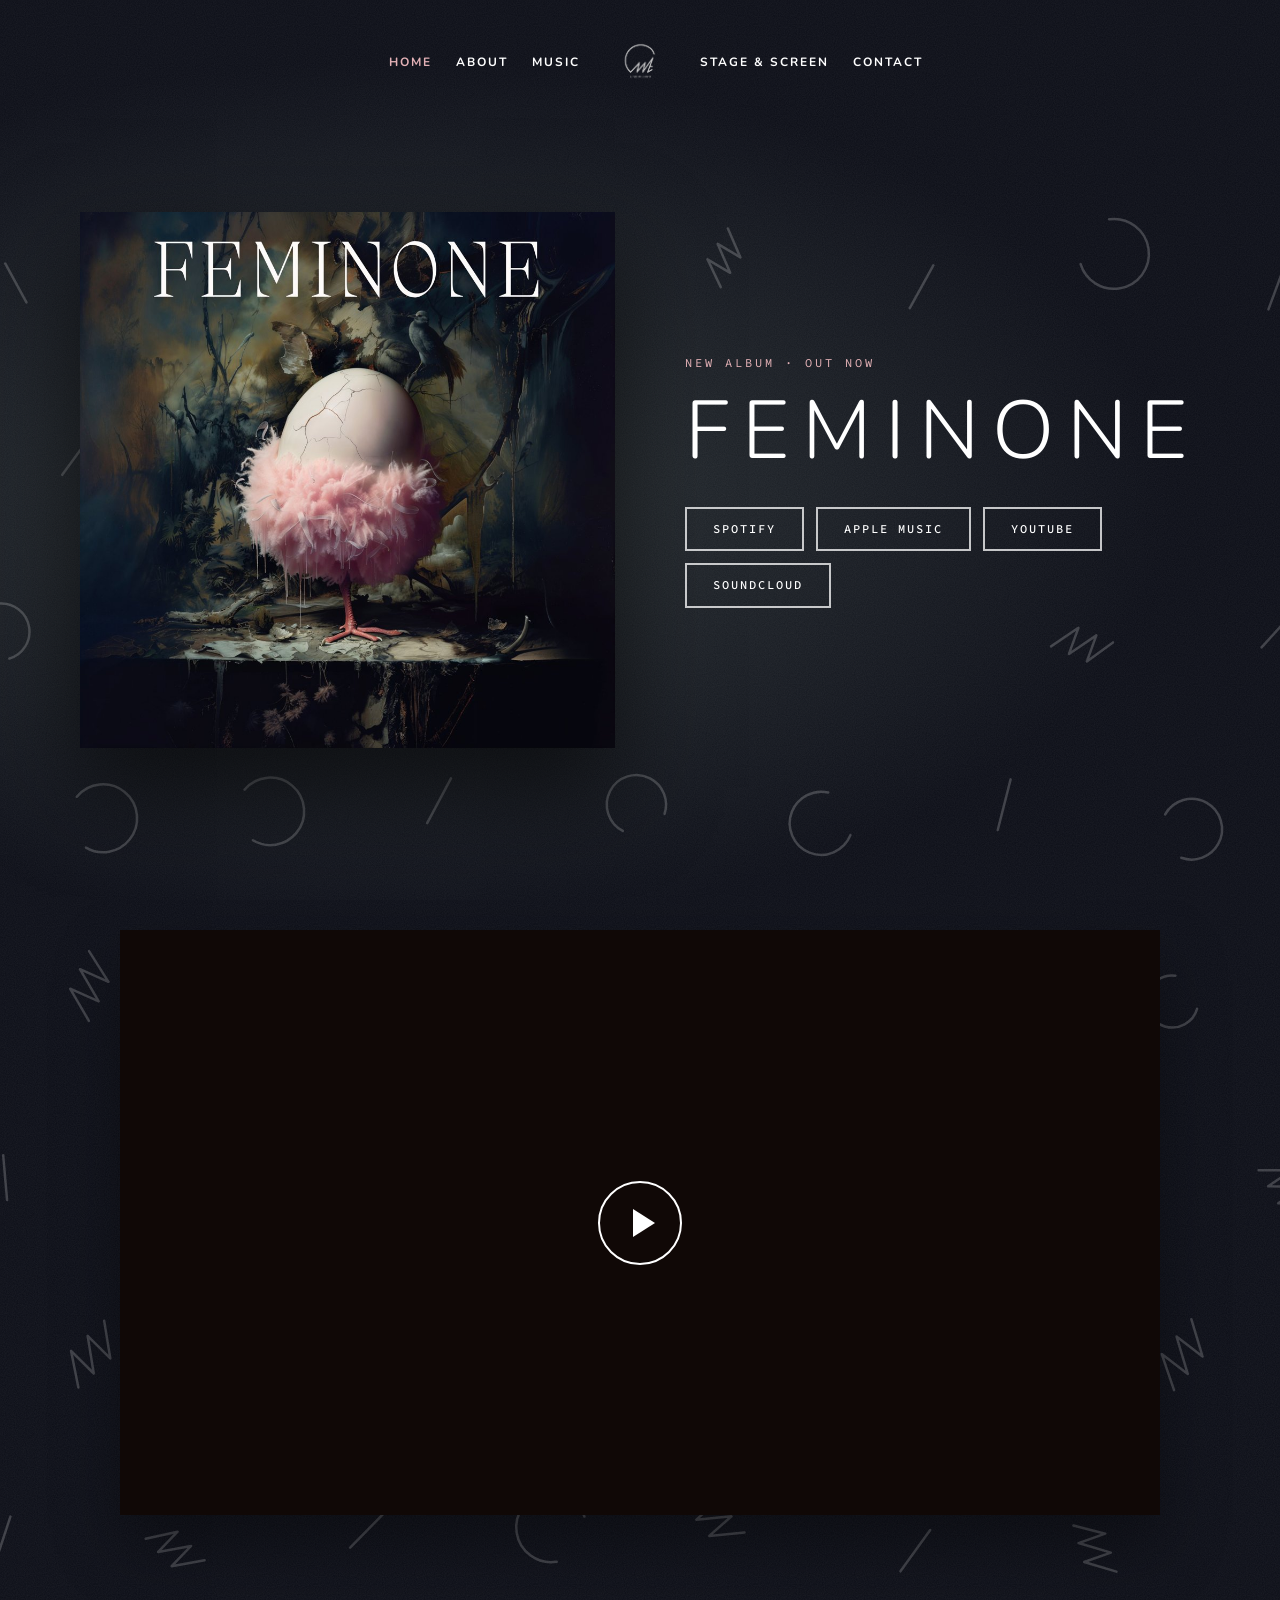
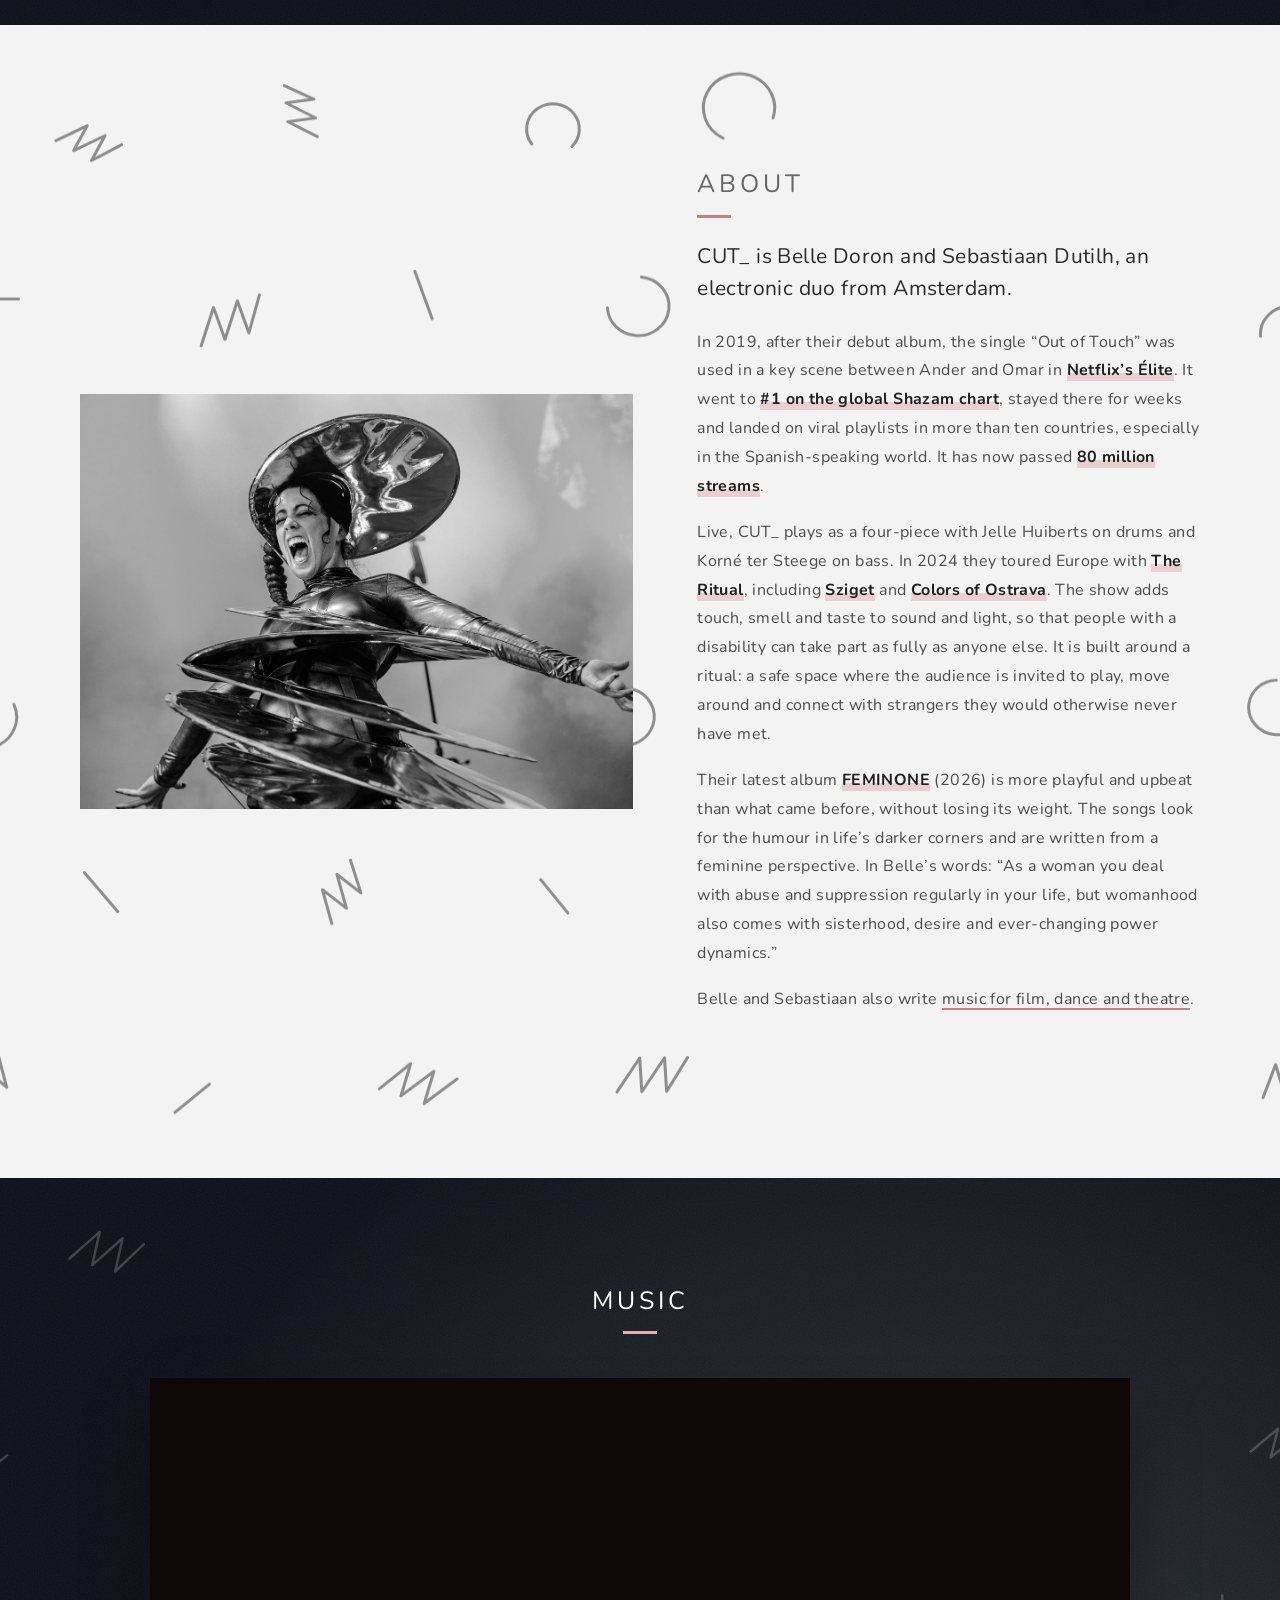
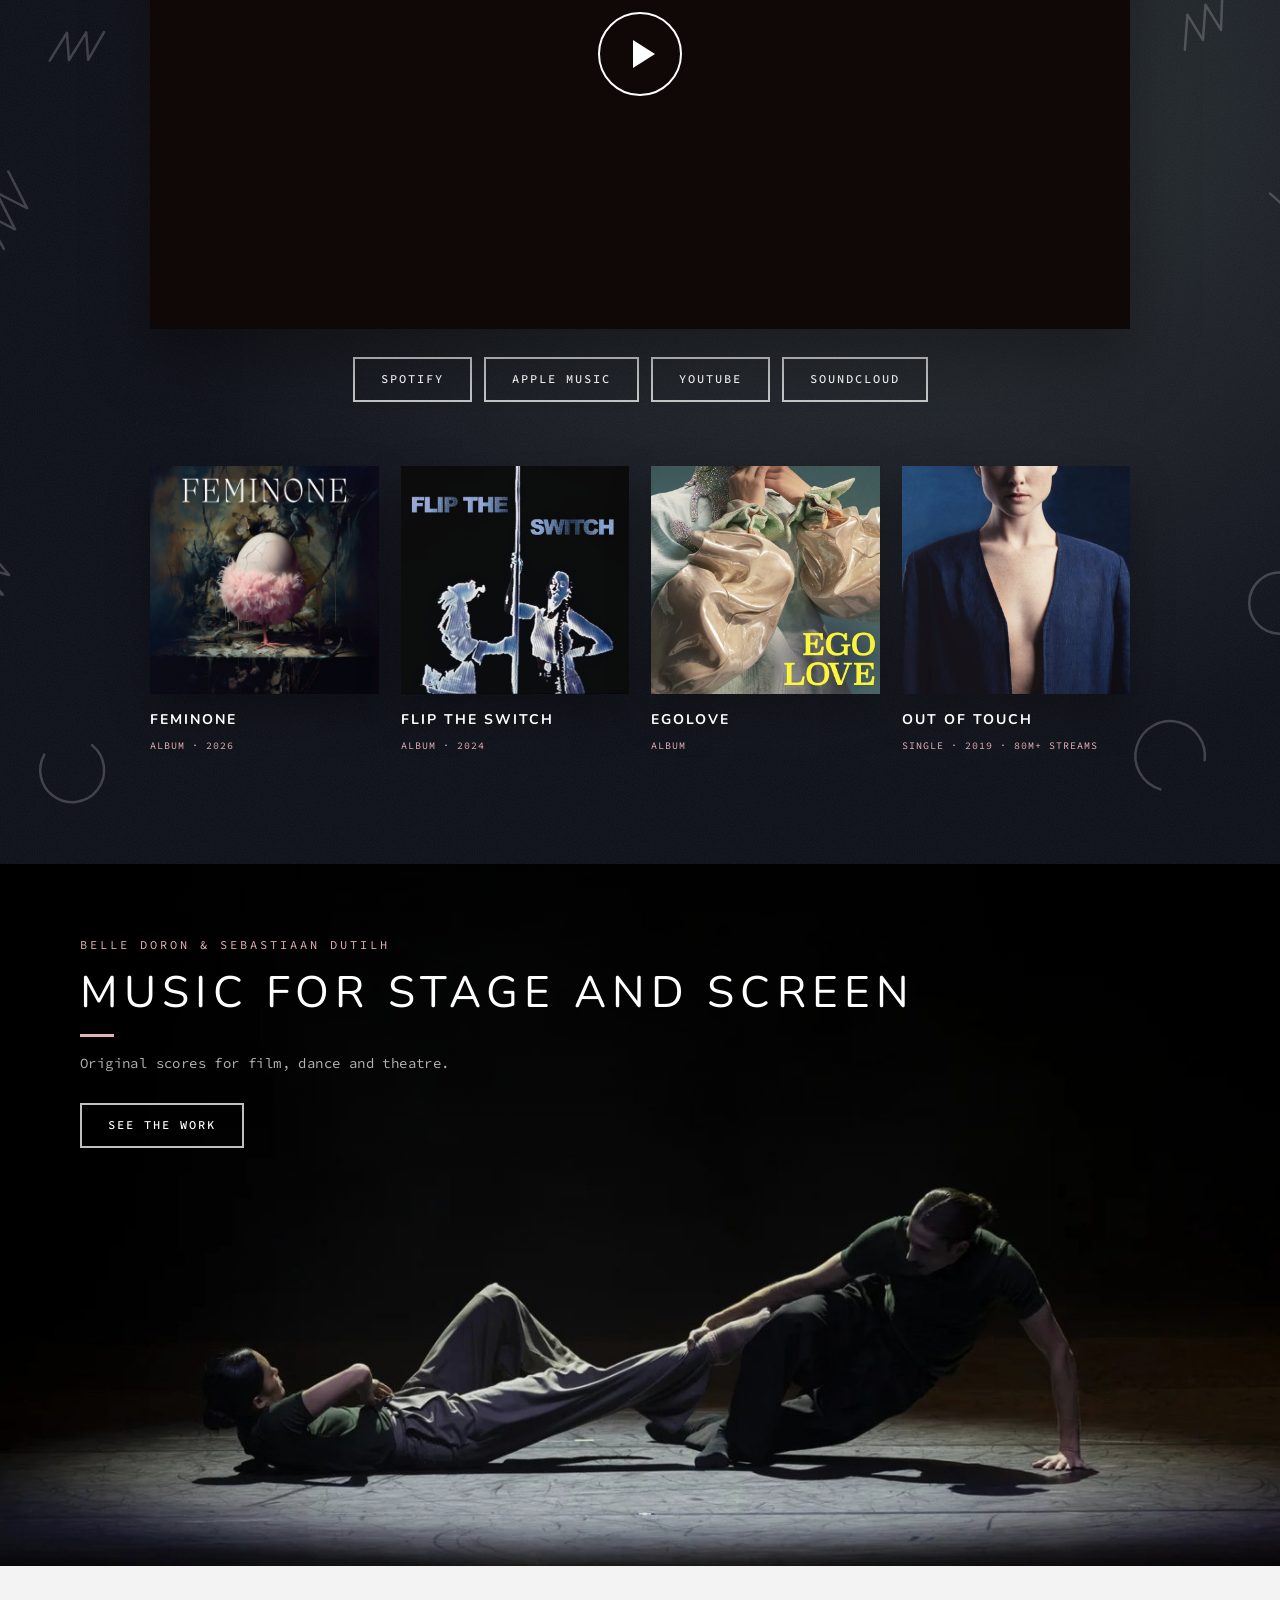
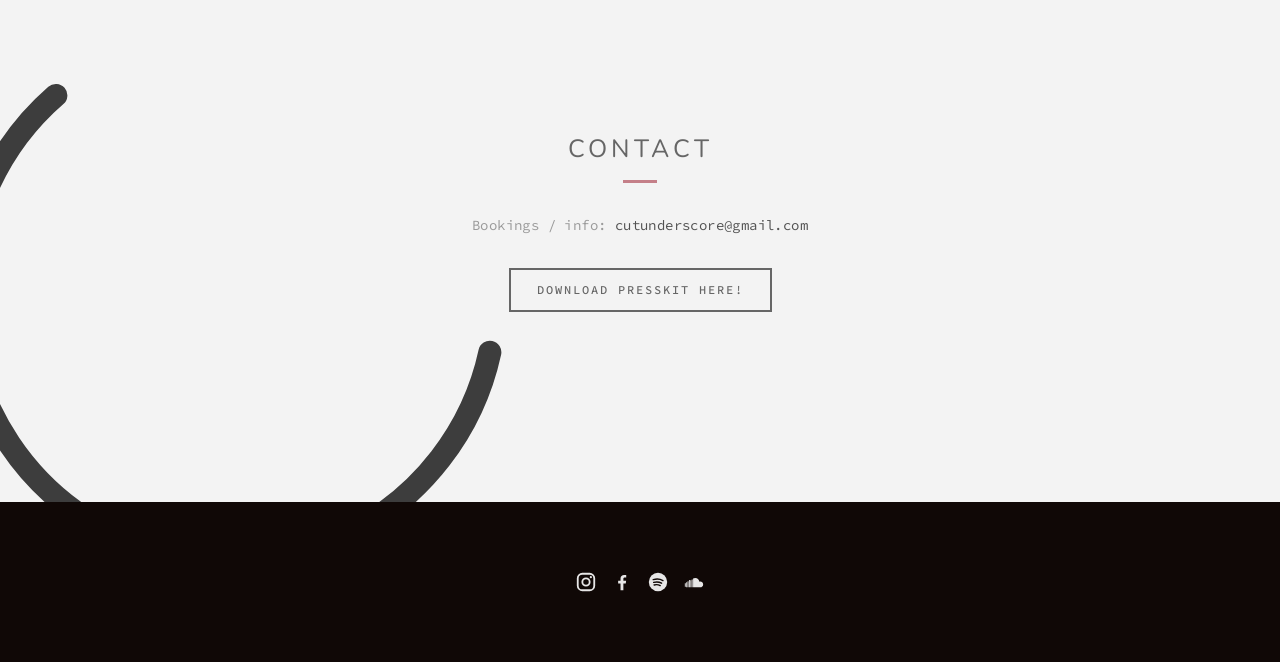
==== index.html @ 5746425e "Nieuwe presskit-link Co-Authored-By: Claude Opus 5.5 <noreply@anthropic.com> Claude-Session: https:/" ====
<!DOCTYPE html>
<html lang="en">
<head>
  <meta charset="utf-8">
  <meta name="viewport" content="width=device-width, initial-scale=1">
  <title>CUT_</title>
  <meta name="description" content="CUT_ — electronic music duo from Amsterdam. New album FEMINONE out now.">
  <link rel="icon" href="img/logo.png">
  <link rel="preconnect" href="https://fonts.googleapis.com">
  <link rel="preconnect" href="https://fonts.gstatic.com" crossorigin>
  <link href="https://fonts.googleapis.com/css2?family=Nunito:wght@300;400;700&family=Source+Code+Pro:wght@400;500&display=swap" rel="stylesheet">
  <link rel="stylesheet" href="css/style.css">
</head>
<body class="page-home">

  <header id="header" class="site-header site-header--light">
    <nav class="nav">
      <button class="nav-toggle" aria-label="Menu" aria-expanded="false" aria-controls="nav-menu"><span></span><span></span></button>
      <ul class="nav-left">
        <li><a href="#home" class="is-active">Home</a></li>
        <li><a href="#about">About</a></li>
        <li><a href="#shows">Shows</a></li>
        <li><a href="#music">Music</a></li>
      </ul>
      <a class="logo" href="#home" aria-label="CUT_"><img src="img/logo.png" alt="CUT_"></a>
      <ul class="nav-right">
        <li><a href="scoring.html">Stage &amp; Screen</a></li>
        <li><a href="#contact">Contact</a></li>
      </ul>
    </nav>
  </header>

  <main>
    <!-- HERO: het nieuwste album bepaalt de sfeer -->
    <section id="home" class="hero grain">
      <canvas class="glyphs" data-color="rgba(255,255,255,.2)" data-cell="190" data-weight="2.5" data-avoid=".hero-text, .site-header .nav"></canvas>
      <div class="hero-inner">
        <a class="hero-cover" href="https://open.spotify.com/album/61LrLjkMhsASNnqVBgwVIO" target="_blank" rel="noopener">
          <img src="img/feminone-cover.jpg" alt="FEMINONE album cover">
        </a>
        <div class="hero-text">
          <p class="eyebrow">New album · out now</p>
          <h1>Feminone</h1>
          <div class="listen">
            <a class="button button--light" href="https://open.spotify.com/album/61LrLjkMhsASNnqVBgwVIO" target="_blank" rel="noopener">Spotify</a>
            <a class="button button--light" href="https://music.apple.com/nl/album/feminone/1882458401" target="_blank" rel="noopener">Apple Music</a>
            <a class="button button--light" href="https://music.youtube.com/browse/MPREb_NgGQQPmXjeP" target="_blank" rel="noopener">YouTube</a>
            <a class="button button--light" href="https://on.soundcloud.com/hD7tYwJpMrcv9lOAwS" target="_blank" rel="noopener">SoundCloud</a>
          </div>
        </div>
      </div>
    </section>

    <!-- VIDEO -->
    <section id="video" class="video grain">
      <canvas class="glyphs" data-color="rgba(255,255,255,.2)" data-cell="190" data-weight="2.5"></canvas>
      <div class="wrap">
        <button class="reel" data-yt="7osN9HYecvI" aria-label="Play video">
          <img src="https://i.ytimg.com/vi/7osN9HYecvI/maxresdefault.jpg" alt="" onerror="this.remove()">
          <span class="reel-play" aria-hidden="true"></span>
        </button>
      </div>
    </section>

    <!-- ABOUT -->
    <section id="about" class="about">
      <canvas class="glyphs" data-color="rgba(40,40,40,.5)" data-cell="210" data-avoid=".about-text"></canvas>
      <div class="wrap about-grid">
        <figure class="about-photo"><img src="img/stage-the-ritual.jpg" alt="CUT_ live during The Ritual" loading="lazy"></figure>
        <div class="about-text">
          <h2>About</h2>
          <p class="bio-lead">CUT_ is Belle Doron and Sebastiaan Dutilh, an electronic duo from Amsterdam.</p>
          <p>In 2019, after their debut album, the single “Out of Touch” was used in a key scene between Ander and Omar in <strong>Netflix’s Élite</strong>. It went to <strong>#1 on the global Shazam chart</strong>, stayed there for weeks and landed on viral playlists in more than ten countries, especially in the Spanish-speaking world. It has now passed <strong>80 million streams</strong>.</p>
          <p>Live, CUT_ plays as a four-piece with Jelle Huiberts on drums and Korné ter Steege on bass. In 2024 they toured Europe with <strong>The Ritual</strong>, including <strong>Sziget</strong> and <strong>Colors of Ostrava</strong>. The show adds touch, smell and taste to sound and light, so that people with a disability can take part as fully as anyone else. It is built around a ritual: a safe space where the audience is invited to play, move around and connect with strangers they would otherwise never have met.</p>
          <p>Their latest album <strong>FEMINONE</strong> (2026) is more playful and upbeat than what came before, without losing its weight. The songs look for the humour in life’s darker corners and are written from a feminine perspective. In Belle’s words: “As a woman you deal with abuse and suppression regularly in your life, but womanhood also comes with sisterhood, desire and ever-changing power dynamics.”</p>
          <p>Belle and Sebastiaan also write <a href="scoring.html">music for film, dance and theatre</a>.</p>
        </div>
      </div>
    </section>

    <!-- SHOWS (verdwijnt als er geen shows zijn) -->
    <section id="shows" class="shows-band grain grain--light">
      <svg class="big-glyph big-glyph--zig" viewBox="0 0 800 420" aria-hidden="true"><polyline points="40,380 350,40 300,380 580,40 530,380 760,40" /></svg>
      <div class="section-inner">
        <h2>Upcoming Shows</h2>
        <div class="shows" id="shows-list"></div>
      </div>
    </section>

    <!-- MUSIC -->
    <section id="music" class="music grain">
      <canvas class="glyphs" data-color="rgba(255,255,255,.2)" data-cell="190" data-weight="2.5" data-avoid="#music h2, #music .listen, #music .releases, #music .reel"></canvas>
      <div class="wrap">
        <h2>Music</h2>
        <button class="reel" data-yt="YfaGbGEamMk" aria-label="Play Convincer">
          <img src="https://i.ytimg.com/vi/YfaGbGEamMk/maxresdefault.jpg" alt="" onerror="this.remove()">
          <span class="reel-play" aria-hidden="true"></span>
        </button>
        <div class="listen listen--center">
          <a class="button button--light" href="https://open.spotify.com/artist/7HPVAGjCVDzP7xcNrkwgxL" target="_blank" rel="noopener">Spotify</a>
          <a class="button button--light" href="https://music.apple.com/nl/artist/cut/1162227340" target="_blank" rel="noopener">Apple Music</a>
          <a class="button button--light" href="https://www.youtube.com/@cutunderscore" target="_blank" rel="noopener">YouTube</a>
          <a class="button button--light" href="https://soundcloud.com/cutunderscore" target="_blank" rel="noopener">SoundCloud</a>
        </div>
        <div class="releases">
          <a class="release" href="https://open.spotify.com/album/61LrLjkMhsASNnqVBgwVIO" target="_blank" rel="noopener"><img src="img/feminone-cover.jpg" alt="" loading="lazy"><span>FEMINONE<small>Album · 2026</small></span></a>
          <a class="release" href="https://open.spotify.com/album/2rOTzM0jRcR5OzJ8dtAFrM" target="_blank" rel="noopener"><img src="img/rel-flip-the-switch.jpg" alt="" loading="lazy"><span>Flip The Switch<small>Album · 2024</small></span></a>
          <a class="release" href="https://open.spotify.com/album/5Txm8EeujDX4mcaBtA4ZLJ" target="_blank" rel="noopener"><img src="img/rel-egolove.jpg" alt="" loading="lazy"><span>Egolove<small>Album</small></span></a>
          <a class="release" href="https://open.spotify.com/track/3DgjbN7e2gppallutVbat6" target="_blank" rel="noopener"><img src="img/rel-out-of-touch.jpg" alt="" loading="lazy"><span>Out of Touch<small>Single · 2019 · 80M+ streams</small></span></a>
        </div>
      </div>
    </section>

    <!-- STAGE & SCREEN -->
    <section class="teaser">
      <img src="img/stage-blind-to-the-depths.jpg" alt="" loading="lazy">
      <div class="teaser-text">
        <p class="eyebrow">Belle Doron &amp; Sebastiaan Dutilh</p>
        <h2>Music for stage and screen</h2>
        <p>Original scores for film, dance and theatre.</p>
        <a class="button button--light" href="scoring.html">See the work</a>
      </div>
    </section>

    <!-- CONTACT -->
    <section id="contact" class="contact-band">
      <svg class="big-glyph big-glyph--arc" viewBox="0 0 700 700" aria-hidden="true"><path d="M150,110 A300,300 0 1 0 640,400" /></svg>
      <div class="section-inner">
        <h2>Contact</h2>
        <p class="contact-line">Bookings / info: <a href="mailto:cutunderscore@gmail.com">cutunderscore@gmail.com</a></p>
        <a class="button" href="https://www.dropbox.com/scl/fo/hdjrbqj8c9k4yh2hezhzc/ACoBSjRfUFeKFRY8RpIsRpY?rlkey=4nzkb1a00p7flulrcv4uggzkm&amp;dl=0" target="_blank" rel="noopener">Download Presskit here!</a>
      </div>
    </section>
  </main>

  <footer class="site-footer">
    <ul class="social">
      <li><a href="https://instagram.com/cutunderscore" target="_blank" rel="noopener" aria-label="Instagram">
        <svg viewBox="0 0 24 24"><rect x="3" y="3" width="18" height="18" rx="5" fill="none" stroke="currentColor" stroke-width="2"/><circle cx="12" cy="12" r="4" fill="none" stroke="currentColor" stroke-width="2"/><circle cx="17.3" cy="6.7" r="1.2" fill="currentColor"/></svg>
      </a></li>
      <li><a href="https://facebook.com/cutunderscore" target="_blank" rel="noopener" aria-label="Facebook">
        <svg viewBox="0 0 24 24"><path fill="currentColor" d="M13.5 21v-7.5h2.6l.4-3h-3V8.6c0-.9.3-1.5 1.5-1.5h1.6V4.4c-.3 0-1.2-.1-2.3-.1-2.3 0-3.9 1.4-3.9 4v2.2H7.8v3h2.6V21h3.1z"/></svg>
      </a></li>
      <li><a href="https://open.spotify.com/artist/7HPVAGjCVDzP7xcNrkwgxL" target="_blank" rel="noopener" aria-label="Spotify">
        <svg viewBox="0 0 24 24"><circle cx="12" cy="12" r="10" fill="currentColor"/><path d="M6.8 9.4c3.6-1 7.6-.7 10.6 1M7.3 12.4c2.9-.8 6.1-.5 8.6.9M7.8 15.2c2.3-.6 4.6-.4 6.6.7" fill="none" stroke="#100806" stroke-width="1.6" stroke-linecap="round"/></svg>
      </a></li>
      <li><a href="https://soundcloud.com/cutunderscore" target="_blank" rel="noopener" aria-label="SoundCloud">
        <svg viewBox="0 0 24 24"><path fill="currentColor" d="M11 8.2c.6-.4 1.4-.7 2.3-.7 2.4 0 4.3 1.8 4.5 4.1.3-.1.6-.2 1-.2 1.7 0 3.2 1.4 3.2 3.2S20.5 17.8 18.8 17.8H11V8.2zM9.5 9.2h1v8.6h-1zM8 10.2h1v7.6H8zM6.5 9.8h1v8h-1zM5 11.2h1v6.6H5zM3.5 12.2h1v5.4h-1zM2 13.4h1v3.8H2z"/></svg>
      </a></li>
    </ul>
  </footer>

  <script src="js/shows.js"></script>
  <script src="js/glyphs.js"></script>
  <script src="js/nav.js"></script>
</body>
</html>
---- css/style.css ----
/* CUT_ — overgenomen van de Squarespace-versie (nov 2026) */

:root {
  --ink: #100806;              /* body + footer */
  --nav: #000;
  --nav-active: rgba(165, 164, 161, .81);
  --heading: rgba(64, 64, 64, .79);
  --muted: #828282;
  --mono-ink: #525252;
  --button: rgba(0, 0, 0, .58);
  --sans: "Nunito", system-ui, sans-serif;
  --mono: "Source Code Pro", ui-monospace, monospace;
}

* { box-sizing: border-box; }
html { scroll-behavior: smooth; }
body {
  margin: 0;
  background: var(--ink);
  font-family: var(--sans);
  font-size: 16px;
  letter-spacing: .4px;
  line-height: 1.75;
  -webkit-font-smoothing: antialiased;
}
img { display: block; max-width: 100%; }
a { color: inherit; }
ul { list-style: none; margin: 0; padding: 0; }

/* ---------- Header ---------- */
.site-header {
  position: absolute;
  top: 0; left: 0; right: 0;
  z-index: 10;
  padding: 0 30px;
}
.nav {
  height: 122px;
  display: flex;
  align-items: center;
  justify-content: center;
  gap: 32px;
}
.nav ul { display: flex; gap: 24px; }
.nav-left  { flex: 1; justify-content: flex-end; }
.nav-right { flex: 1; justify-content: flex-start; }
.nav a {
  font-size: 12px;
  font-weight: 700;
  letter-spacing: 2px;
  line-height: 12px;
  text-transform: uppercase;
  text-decoration: none;
  color: var(--nav);
  transition: color .2s;
}
.nav a:hover, .nav a.is-active { color: var(--nav-active); }
.logo img { width: 56px; height: auto; }

/* ---------- Sections ---------- */
.section {
  position: relative;
  display: flex;
  align-items: center;
  justify-content: center;
  background-color: #ececec;
  background-size: cover;
  background-position: center;
  scroll-margin-top: 0;
}
.section-inner {
  position: relative;
  width: 100%;
  max-width: 820px;
  padding: 140px 30px 100px;
  text-align: center;
}
.section-inner--wide { max-width: 1020px; }


.section--home    { min-height: max(89vw, 100vh); }
.section--shows   { min-height: 61vw; }
.section--music   { min-height: 79vw; }
.section--contact { min-height: 81vw; }
@media (min-width: 1600px) {
  .section--home    { min-height: 1300px; }
  .section--shows   { min-height: 980px; }
  .section--music   { min-height: 1100px; }
  .section--contact { min-height: 1100px; }
}

h2 {
  margin: 0 0 1.2em;
  font-family: var(--sans);
  font-weight: 400;
  font-size: 25px;
  line-height: 1.1;
  letter-spacing: 4px;
  text-transform: uppercase;
  color: var(--heading);
}

/* Home */
.hero-cover {
  display: inline-block;
  width: min(461px, 80vw);
}
.hero-cover img { width: 100%; height: auto; }

/* Shows */
.shows { color: var(--muted); text-align: left; }
.shows-empty { margin: 0; font-size: 13px; }
.show {
  display: grid;
  grid-template-columns: 120px 1fr auto;
  gap: 16px;
  align-items: baseline;
  padding: 14px 0;
  border-bottom: 1px solid rgba(0,0,0,.12);
  color: #404040;
}
.show-date { font-family: var(--mono); font-size: 13px; letter-spacing: 1px; text-transform: uppercase; }
.show-place { font-size: 15px; }
.show-place small { display: block; color: var(--muted); font-size: 13px; }
.show a.button { padding: 8px 16px; }

/* Music */
.spotify {
  display: block;
  width: 100%;
  border: 0;
  border-radius: 12px;
}

/* Contact */
.contact-line {
  margin: 0 0 2.2em;
  font-family: var(--mono);
  font-size: 14px;
  color: #9a9a9a;
}
.contact-line a { color: var(--mono-ink); text-decoration: none; }
.contact-line a:hover { text-decoration: underline; }

.button {
  display: inline-block;
  padding: 13px 26px;
  border: 2px solid var(--button);
  color: var(--button);
  background: transparent;
  font-family: var(--mono);
  font-size: 12px;
  font-weight: 500;
  letter-spacing: 2px;
  line-height: 1.2;
  text-transform: uppercase;
  text-decoration: none;
  transition: background .2s, color .2s;
}
.button:hover { background: var(--button); color: #fff; }

/* ---------- Footer ---------- */
.site-footer {
  height: 160px;
  display: flex;
  align-items: center;
  justify-content: center;
  background: var(--ink);
  color: rgba(255,255,255,.8);
}
.social { display: flex; gap: 14px; }
.social a { display: block; width: 22px; height: 22px; color: #fff; opacity: .9; transition: opacity .2s; }
.social a:hover { opacity: .6; }
.social svg { width: 100%; height: 100%; }

/* ---------- Mobiel ---------- */
@media (max-width: 640px) {
  .nav { height: auto; padding-top: 22px; flex-wrap: wrap; gap: 14px 20px; }
  .logo { order: -1; flex-basis: 100%; display: flex; justify-content: center; }
  .nav-left, .nav-right { flex: 0 0 auto; gap: 18px; }
  .nav a { font-size: 11px; letter-spacing: 1.5px; }
  .section-inner { padding: 170px 20px 80px; }
  .section--home { min-height: 100vh; }
  .section--shows, .section--music, .section--contact { min-height: 100vw; }
  .show { grid-template-columns: 1fr; gap: 4px; }
}

/* ================= Stage & Screen (scoring.html) ================= */
.page-scoring { background: #f3f3f3; }
.wrap { width: 100%; max-width: 1180px; margin: 0 auto; padding: 0 30px; }

.section--intro { min-height: 0; background: #f3f3f3; }
.section--intro .section-inner { padding: 200px 30px 90px; }
.eyebrow {
  margin: 0 0 22px;
  font-family: var(--mono);
  font-size: clamp(14px, 1.7vw, 20px);
  letter-spacing: 4px;
  text-transform: uppercase;
  color: #2b2b2b;
}
h1 {
  margin: 0;
  font-weight: 400;
  font-size: clamp(28px, 4.6vw, 52px);
  line-height: 1.15;
  letter-spacing: .14em;
  text-transform: uppercase;
  color: #2b2b2b;
}
.lede { margin: 22px 0 0; font-family: var(--mono); font-size: 14px; color: #777; }
.band { padding: 96px 0; }
.band h2 { text-align: center; margin-bottom: 48px; }
.band--light { background: #f3f3f3; }
.band--rule { padding-top: 0; }
.band--dark  { background: var(--night, #0c0e17); }
.band--dark h2 { color: #fff; }
.band--grain { background: #ececec; }

/* Showreel */
.reel {
  position: relative;
  display: block;
  width: 100%;
  max-width: 980px;
  margin: 0 auto;
  aspect-ratio: 16 / 9;
  padding: 0;
  border: 0;
  background: var(--ink);
  cursor: pointer;
  overflow: hidden;
  box-shadow: 0 30px 60px rgba(0,0,0,.35);
}
.reel img { width: 100%; height: 100%; object-fit: cover; opacity: .85; transition: opacity .25s, transform .6s; }
.reel:hover img { opacity: 1; transform: scale(1.02); }
.reel-play {
  position: absolute; left: 50%; top: 50%;
  width: 84px; height: 84px; margin: -42px 0 0 -42px;
  border: 2px solid #fff; border-radius: 50%;
}
.reel-play::after {
  content: ""; position: absolute; left: 33px; top: 26px;
  border-left: 22px solid #fff; border-top: 14px solid transparent; border-bottom: 14px solid transparent;
}
.reel iframe { width: 100%; height: 100%; border: 0; display: block; }
.reel--playing { cursor: default; }

/* Bio */
.wrap--bio { max-width: 760px; }
.bio p { margin: 0 0 1.3em; color: #4a4a4a; font-size: 16px; line-height: 1.8; }
.bio .bio-lead { font-size: 20px; line-height: 1.6; color: #2b2b2b; }
.bio em { font-style: italic; }

/* Kaarten */
.grid { display: grid; gap: 44px 28px; }
.grid--posters { grid-template-columns: repeat(4, 1fr); }
.grid--3 { grid-template-columns: repeat(3, 1fr); max-width: 900px; margin-left: auto; margin-right: auto; }
.grid--5 { grid-template-columns: repeat(5, 1fr); gap: 36px 20px; }
.grid--feature { grid-template-columns: repeat(2, 1fr); margin-bottom: 56px; }
.card { display: block; color: inherit; text-decoration: none; }
.card-media { overflow: hidden; background: #e4e4e4; }
.grid--posters .card-media { aspect-ratio: 2 / 3; }
.grid--feature .card-media { aspect-ratio: 3 / 2; }
.card-media img { width: 100%; height: 100%; object-fit: cover; transition: transform .6s; }
a.card:hover .card-media img { transform: scale(1.03); }
.card-media--type {
  display: flex; align-items: center; justify-content: center; padding: 20px;
  background: var(--night, #0c0e17);
}
.card-type {
  color: #fff; text-align: center;
  font-size: 22px; letter-spacing: 4px; line-height: 1.3; text-transform: uppercase;
}
.card-body { padding-top: 16px; }
.card-meta {
  margin: 0 0 6px;
  font-family: var(--mono); font-size: 11px; letter-spacing: 1.5px; line-height: 1.5;
  text-transform: uppercase; color: #777;
}
.card h3 {
  margin: 0 0 6px;
  font-size: 16px; font-weight: 700; letter-spacing: 2px; line-height: 1.35;
  text-transform: uppercase; color: #2b2b2b;
}
.grid--feature .card h3 { font-size: 19px; }
.card-note { margin: 0; font-size: 14px; line-height: 1.6; color: #555; }
.card-credit { margin: 8px 0 0; font-family: var(--mono); font-size: 10px; color: #999; }
a.card:hover h3 { text-decoration: underline; text-underline-offset: 4px; }

.page-scoring .section--contact { min-height: 0; }
.page-scoring .section--contact .section-inner { padding: 150px 30px 170px; }

@media (max-width: 900px) {
  .grid--posters, .grid--5 { grid-template-columns: repeat(2, 1fr); }
  .grid--3 { grid-template-columns: repeat(3, 1fr); }
}
@media (max-width: 640px) {
  .band { padding: 64px 0; }
  .wrap { padding: 0 20px; }
  .grid--feature { grid-template-columns: 1fr; }
  .grid, .grid--5 { gap: 32px 16px; }
  .grid--3 { grid-template-columns: repeat(2, 1fr); }
  .site-header { background: #f3f3f3; padding-bottom: 16px; }
  .section--intro .section-inner { padding: 200px 20px 80px; }
  .bio .bio-lead { font-size: 18px; }
}

.band-intro { margin: -30px 0 44px; text-align: center; font-family: var(--mono); font-size: 13px; color: #777; }
.shows-more { margin: 34px 0 0; text-align: center; }
[hidden] { display: none !important; }

/* ================= Versie 2: homepage ================= */
:root { --night: #0c0e17; --slate: #252a2c; --pink: #e3b1b6; }
.page-home { background: var(--night); }

/* Ruis in code (vervangt de GIF-achtergronden) */
.grain { position: relative; isolation: isolate; }
.grain::before {
  content: ""; position: absolute; inset: -60px; z-index: -1; pointer-events: none;
  background-image: url("data:image/svg+xml,%3Csvg xmlns='http://www.w3.org/2000/svg' width='220' height='220'%3E%3Cfilter id='n'%3E%3CfeTurbulence type='fractalNoise' baseFrequency='.9' numOctaves='2' stitchTiles='stitch'/%3E%3CfeColorMatrix values='0 0 0 0 1  0 0 0 0 1  0 0 0 0 1  0 0 0 .9 0'/%3E%3C/filter%3E%3Crect width='100%25' height='100%25' filter='url(%23n)'/%3E%3C/svg%3E");
  opacity: .07;
  animation: grain .5s steps(4) infinite;
}
.grain--mid::before { opacity: .38; }
.grain--light::before { opacity: .55; }
@keyframes grain { 0% { transform: translate(0,0) } 25% { transform: translate(-28px,17px) } 50% { transform: translate(19px,-31px) } 75% { transform: translate(-13px,-22px) } 100% { transform: translate(24px,26px) } }
@media (prefers-reduced-motion: reduce) { .grain::before, .big-glyph { animation: none !important; } }
.grain, .about, .contact-band { overflow: hidden; }

canvas.glyphs { position: absolute; inset: 0; width: 100%; height: 100%; z-index: 0; pointer-events: none; }
.hero-inner, .wrap, .section-inner, .teaser-text { position: relative; z-index: 1; }

/* Header op donker */
.site-header--light .nav a { color: #fff; }
.site-header--light .nav a:hover, .site-header--light .nav a.is-active { color: rgba(255,255,255,.5); }
.site-header--light .logo img { filter: invert(1); }

/* Hero */
.hero {
  min-height: 100vh;
  display: flex; align-items: center;
  background: radial-gradient(ellipse at 30% 55%, #2c3336 0%, var(--night) 62%);
  color: #fff;
}
.hero-inner {
  width: 100%; max-width: 1180px; margin: 0 auto; padding: 150px 30px 90px;
  display: grid; grid-template-columns: minmax(0, 540px) 1fr; gap: 70px; align-items: center;
}
.page-home .hero-cover { display: block; width: 100%; box-shadow: 0 40px 90px rgba(0,0,0,.6); transition: transform .5s; }
.page-home .hero-cover:hover { transform: scale(1.015); }
.hero .eyebrow { color: var(--pink); font-size: 12px; letter-spacing: 3px; margin-bottom: 18px; }
.hero h1 { color: #fff; font-weight: 300; font-size: clamp(40px, 6.4vw, 88px); letter-spacing: .16em; line-height: 1; }
.hero-sub { margin: 22px 0 34px; font-family: var(--mono); font-size: 14px; color: rgba(255,255,255,.6); }
.listen { display: flex; flex-wrap: wrap; gap: 12px; }
.listen--center { justify-content: center; margin-top: 28px; }
.button--light { border-color: rgba(255,255,255,.75); color: #fff; }
.button--light:hover { background: #fff; color: var(--night); }

/* Video */
.video { background: var(--night); padding: 30px 0 110px; }
.video .reel { max-width: 1040px; }

/* Feiten */
.facts { background: var(--night); border-top: 1px solid rgba(255,255,255,.12); padding: 34px 30px; }
.facts ul { max-width: 1180px; margin: 0 auto; display: flex; flex-wrap: wrap; justify-content: center; gap: 14px 46px; }
.facts li { font-family: var(--mono); font-size: 12px; letter-spacing: 1.5px; text-transform: uppercase; color: rgba(255,255,255,.55); }
.facts strong { color: #fff; font-weight: 500; }

/* About */
.about { position: relative; background: #f3f3f3; padding: 120px 0; }
.about-grid { display: grid; grid-template-columns: 1.1fr 1fr; gap: 64px; align-items: center; }
.about-photo { margin: 0; }
.about-photo img { width: 100%; aspect-ratio: 4 / 3; object-fit: cover; object-position: 29% 30%; }
.about-text { background: #f3f3f3; padding: 26px 0; }
.about-text h2 { margin-bottom: 22px; }
.about-text p { margin: 0 0 1.1em; color: #4a4a4a; line-height: 1.8; }
.about-text .bio-lead { font-size: 21px; line-height: 1.55; color: #2b2b2b; }

/* Shows */
.shows-band { background: #e9e9e9; display: flex; justify-content: center; }
.shows-band .section-inner { padding: 120px 30px; }

/* Grote glyphs */
.big-glyph { position: absolute; z-index: 0; fill: none; stroke-linecap: round; stroke-linejoin: round; pointer-events: none; animation: wobble .5s steps(2) infinite; }
.big-glyph--zig { left: 50%; top: 50%; width: min(760px, 90%); transform: translate(-50%, -50%); stroke: #f6f6f6; stroke-width: 34; }
.big-glyph--arc { left: -6%; top: 6%; width: min(620px, 80%); stroke: #3d3d3d; stroke-width: 26; }
@keyframes wobble { 50% { rotate: .5deg; } }

/* Music */
.music { background: #707070; padding: 110px 0; }
.music h2 { color: #fff; text-align: center; margin-bottom: 44px; }
.music .spotify { max-width: 980px; margin: 0 auto; box-shadow: 0 30px 60px rgba(0,0,0,.3); }
.releases { display: grid; grid-template-columns: repeat(4, 1fr); gap: 22px; max-width: 980px; margin: 64px auto 0; }
.release { color: #fff; text-decoration: none; }
.release img { width: 100%; aspect-ratio: 1; object-fit: cover; box-shadow: 0 18px 40px rgba(0,0,0,.3); transition: transform .4s; }
.release:hover img { transform: translateY(-6px); }
.release span { display: block; margin-top: 14px; font-size: 14px; font-weight: 700; letter-spacing: 2px; text-transform: uppercase; }
.release small { display: block; margin-top: 4px; font-family: var(--mono); font-size: 10px; font-weight: 400; letter-spacing: 1px; opacity: .8; }

/* Teaser Stage & Screen */
.teaser { position: relative; min-height: 78vh; display: flex; align-items: flex-end; background: #000; overflow: hidden; }
.teaser > img { position: absolute; inset: 0; width: 100%; height: 100%; object-fit: cover; opacity: .9; }
.teaser::after { content: ""; position: absolute; inset: 0; background: linear-gradient(to top, rgba(0,0,0,.85), rgba(0,0,0,0) 60%); }
.teaser-text { z-index: 2; width: 100%; max-width: 1180px; margin: 0 auto; padding: 0 30px 70px; color: #fff; }
.teaser .eyebrow { color: var(--pink); font-size: 12px; letter-spacing: 3px; margin-bottom: 14px; }
.teaser h2 { color: #fff; font-size: clamp(24px, 3.6vw, 44px); letter-spacing: .14em; margin-bottom: 14px; }
.teaser p:not(.eyebrow) { margin: 0 0 28px; font-family: var(--mono); font-size: 14px; color: rgba(255,255,255,.7); }

/* Contact */
.contact-band { position: relative; background: #f3f3f3; display: flex; justify-content: center; }
.contact-band .section-inner { padding: 170px 30px 190px; }

.page-scoring .reel { position: relative; z-index: 1; }

@media (max-width: 860px) {
  .hero-inner { grid-template-columns: 1fr; gap: 40px; text-align: center; padding-top: 190px; }
  .page-home .hero-cover { max-width: 420px; margin: 0 auto; }
  .hero .listen { justify-content: center; }
  .about-grid { grid-template-columns: 1fr; gap: 30px; }
  .about { padding: 70px 0; }
  .releases { grid-template-columns: repeat(2, 1fr); }
}
@media (max-width: 640px) {
  .site-header--light { background: transparent; }
  .video { padding-bottom: 60px; }
  .facts ul { gap: 10px 26px; }
  .music { padding: 70px 0; }
  .teaser { min-height: 70vh; }
}

/* ================= Roze accent over de hele site ================= */
:root { --pink: #e3b1b6; --pink-deep: #c47f88; }
::selection { background: var(--pink); color: #1a1a1a; }

/* menu */
.nav a:hover, .nav a.is-active { color: var(--pink-deep); }
.site-header--light .nav a:hover, .site-header--light .nav a.is-active { color: var(--pink); }

/* knoppen */
.button:hover { background: var(--pink-deep); border-color: var(--pink-deep); color: #fff; }
.button--light:hover { background: var(--pink); border-color: var(--pink); color: var(--night); }

/* koppen: dun roze streepje eronder */
h2::after { content: ""; display: block; width: 34px; height: 3px; margin: 16px auto 0; background: var(--pink-deep); }
.about-text h2::after, .teaser h2::after { margin-left: 0; }
.music h2::after, .teaser h2::after { background: var(--pink); }

/* bio: belangrijke feiten */
.about-text strong, .bio strong { font-weight: 700; color: #1f1f1f; box-shadow: inset 0 -0.5em 0 rgba(227,177,182,.55); }
.about-text a, .bio a { color: inherit; text-decoration-color: var(--pink-deep); text-decoration-thickness: 2px; text-underline-offset: 4px; }
.about-text a:hover { color: var(--pink-deep); }

/* Stage & Screen-pagina */
.page-scoring .eyebrow { color: var(--pink-deep); }
.kind { color: var(--pink-deep); }
a.card:hover h3 { text-decoration-color: var(--pink-deep); }
.contact-line a:hover { color: var(--pink-deep); }

/* video, releases, footer */
.reel:hover .reel-play { border-color: var(--pink); }
.reel:hover .reel-play::after { border-left-color: var(--pink); }
.release small { color: var(--pink); opacity: 1; }
.release:hover span { color: #f3c4c9; }
.social a:hover { opacity: 1; color: var(--pink); }
.big-glyph--arc { stroke: var(--pink-deep); }

/* Teaser: tekst linksboven */
.teaser { align-items: flex-start; }
.teaser::after { background: linear-gradient(to bottom, rgba(0,0,0,.8), rgba(0,0,0,0) 55%); }
.teaser-text { padding: 70px 30px 0; }
.facts { display: none; }

/* Music en showreel: zelfde donkere achtergrond als de opening. Geen roze in achtergronden. */
.music { background: radial-gradient(ellipse at 70% 40%, #2c3336 0%, var(--night) 62%); }
.big-glyph--arc { stroke: #3d3d3d; }
.page-scoring .eyebrow { color: #2b2b2b; }

/* ================= Stage & Screen: donkere opening die overloopt in de showreel ================= */
.page-scoring .section--intro { background: var(--night); color: #fff; position: relative; }
.page-scoring .section--intro h1 { color: #fff; }
.page-scoring .section--intro .eyebrow { color: rgba(255,255,255,.85); }
.page-scoring .section--intro .lede { color: rgba(255,255,255,.6); }
.page-scoring .section--intro .section-inner { padding-bottom: 40px; }
.page-scoring #reel { background: linear-gradient(to bottom, var(--night) 0%, rgba(12,14,23,0) 30%), radial-gradient(ellipse at 70% 55%, #2c3336 0%, var(--night) 62%); padding-top: 30px; }
.page-scoring #reel h2 { display: none; }
.page-scoring .site-header--light + main .section--intro { padding-top: 0; }

/* ================= Hamburgermenu ================= */
.nav-toggle {
  display: none; position: relative; z-index: 30;
  width: 44px; height: 44px; padding: 0; border: 0; background: none; cursor: pointer;
}
.nav-toggle span { position: absolute; left: 10px; right: 10px; height: 2px; background: #1a1a1a; transition: transform .3s, top .3s; }
.nav-toggle span:first-child { top: 17px; }
.nav-toggle span:last-child { top: 25px; }
.site-header--light .nav-toggle span { background: #fff; }
.nav-open .nav-toggle span { background: #fff; }
.nav-open .nav-toggle span:first-child { top: 21px; transform: rotate(45deg); }
.nav-open .nav-toggle span:last-child { top: 21px; transform: rotate(-45deg); }

@media (max-width: 760px) {
  .site-header, .site-header--light { background: transparent; padding: 0 16px; }
  .nav { height: 84px; padding-top: 0; flex-wrap: nowrap; justify-content: space-between; gap: 0; }
  .logo { order: 0; flex-basis: auto; position: relative; z-index: 30; }
  .logo img { width: 46px; }
  .nav-toggle { display: block; order: 2; flex: 0 0 44px; }
  .nav ul.nav-left, .nav ul.nav-right { display: none; }
  .nav-open .nav {
    position: fixed; inset: 0; z-index: 20; height: auto;
    flex-direction: column; justify-content: center; align-items: center; gap: 26px;
    background: var(--night); padding: 0 16px;
  }
  .nav-open .nav ul.nav-left, .nav-open .nav ul.nav-right { display: flex; flex-direction: column; align-items: center; gap: 26px; }
  .nav-open .logo { position: absolute; left: 16px; top: 19px; }
  .nav-open .nav-toggle { position: absolute; right: 16px; top: 20px; }
  .nav-open .nav a { color: #fff; font-size: 16px; letter-spacing: 4px; line-height: 24px; }
  .nav-open .nav a.is-active, .nav-open .nav a:hover { color: var(--pink); }
  .nav-open .logo img { filter: invert(1); }
  .page-home .hero-inner { padding-top: 120px; }
  .page-scoring .section--intro .section-inner { padding-top: 140px; }
}

.hero h1 { margin-bottom: 34px; }
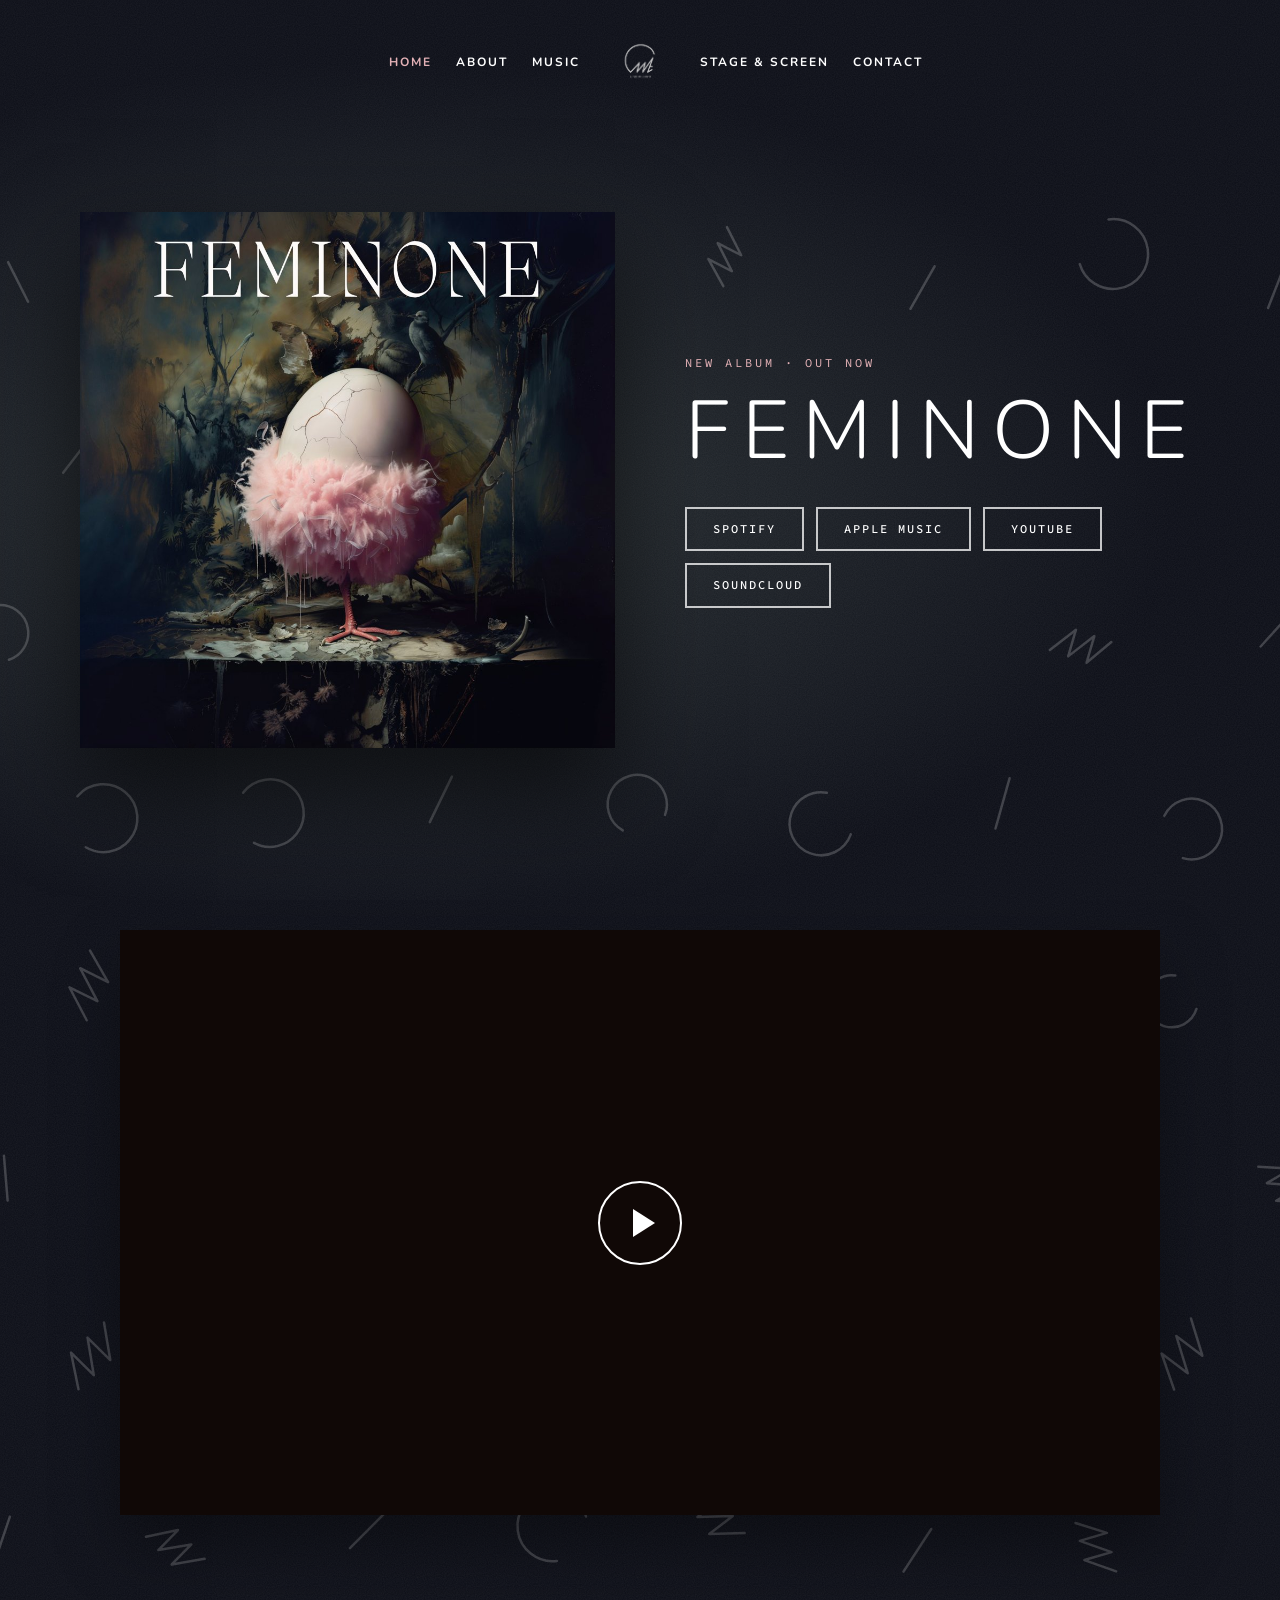
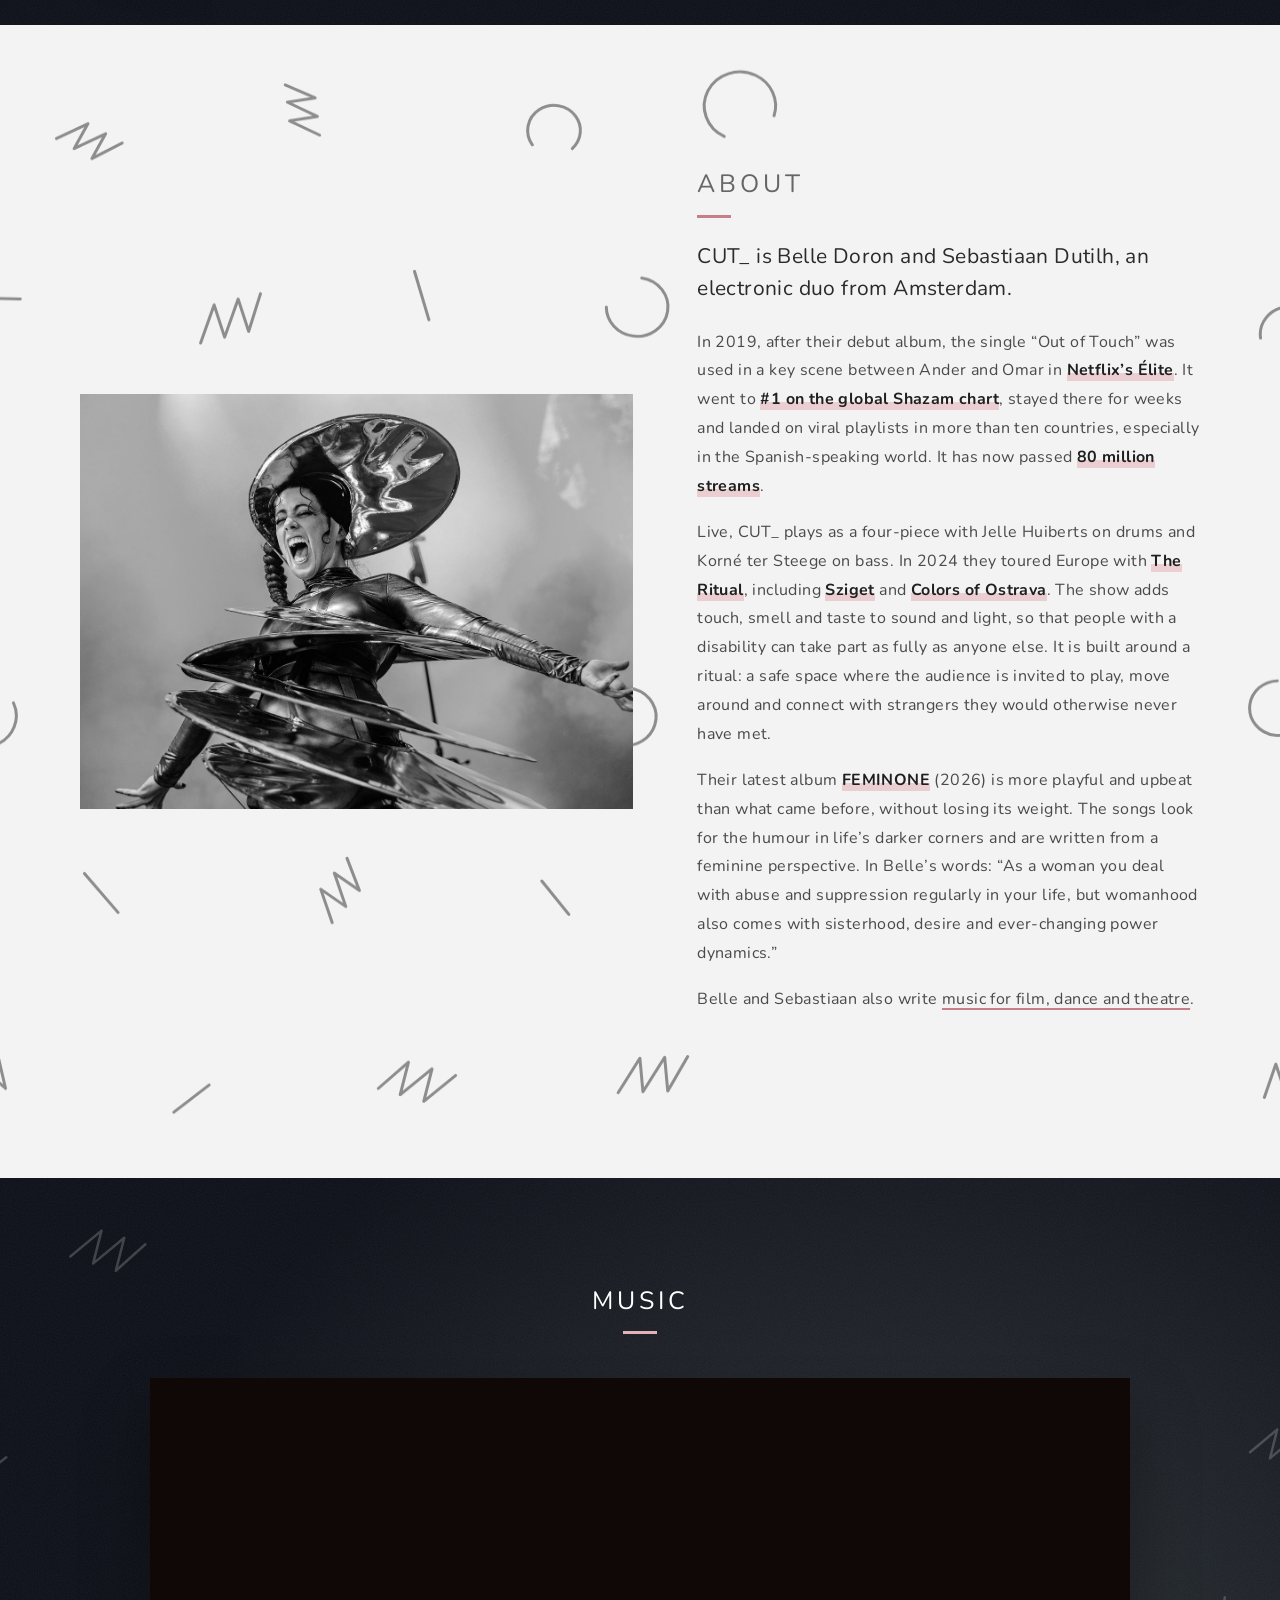
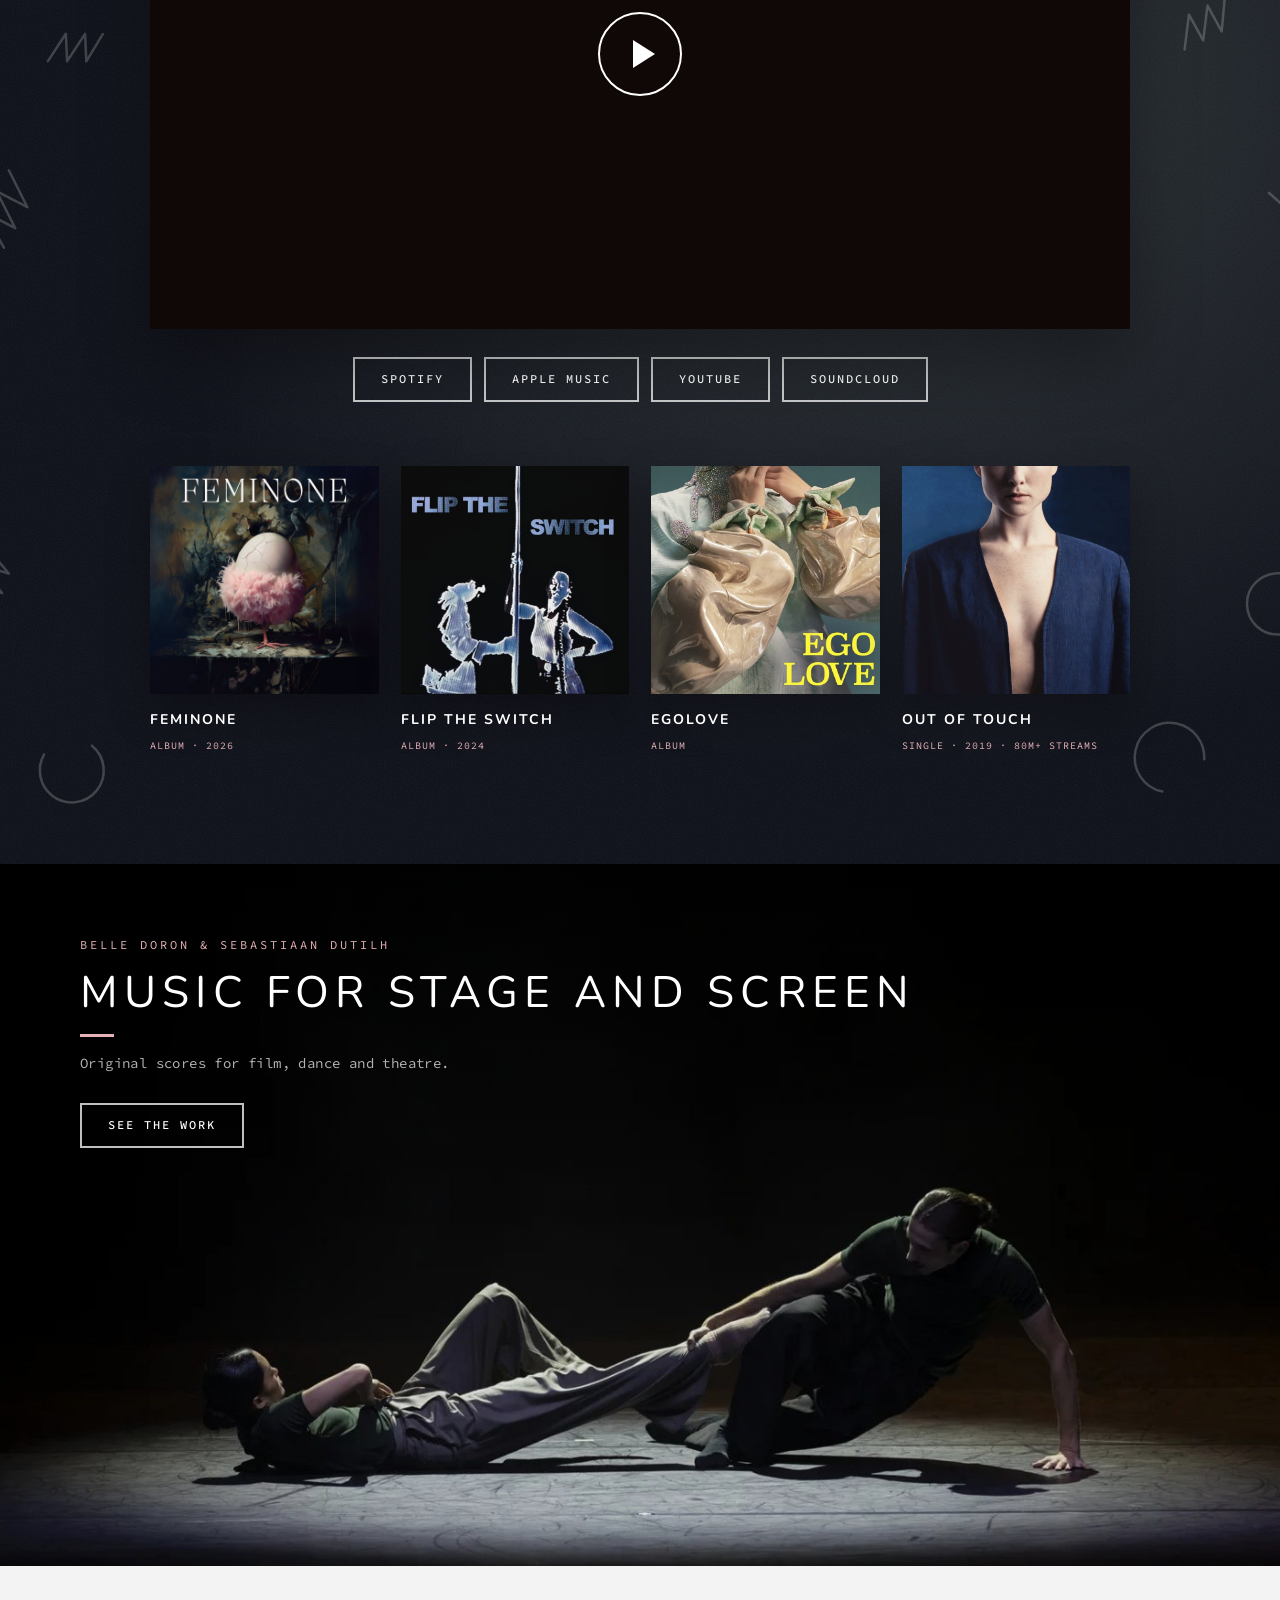
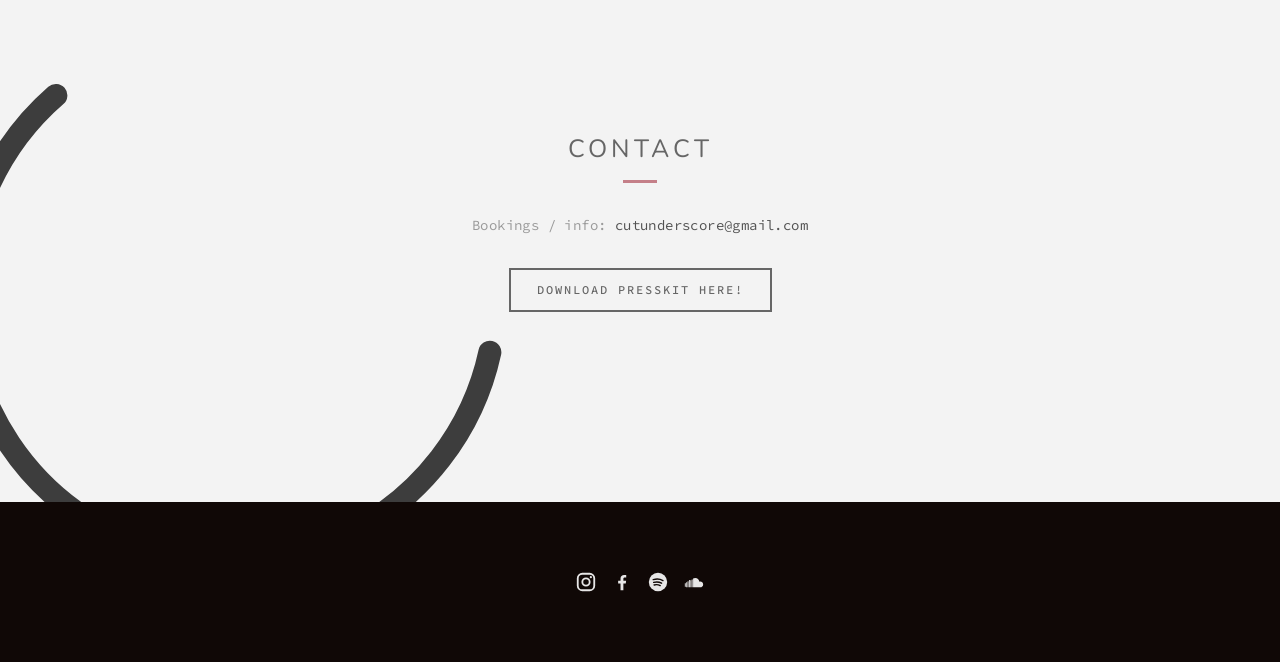
==== commit fb0f71e9: "Meta-tags, canonical, sitemap, robots en 404 voor cutunderscore.com Co-Authored-By: Claude Sonnet 5." ====
--- a/index.html
+++ b/index.html
@@ -4,7 +4,15 @@
   <meta charset="utf-8">
   <meta name="viewport" content="width=device-width, initial-scale=1">
   <title>CUT_</title>
-  <meta name="description" content="CUT_ — electronic music duo from Amsterdam. New album FEMINONE out now.">
+  <meta name="description" content="CUT_ is an electronic duo from Amsterdam (Belle Doron and Sebastiaan Dutilh). New album FEMINONE out now.">
+  <link rel="canonical" href="https://cutunderscore.com/">
+  <meta property="og:type" content="website">
+  <meta property="og:site_name" content="CUT_">
+  <meta property="og:title" content="CUT_">
+  <meta property="og:description" content="CUT_ is an electronic duo from Amsterdam (Belle Doron and Sebastiaan Dutilh). New album FEMINONE out now.">
+  <meta property="og:url" content="https://cutunderscore.com/">
+  <meta property="og:image" content="https://cutunderscore.com/img/feminone-cover.jpg">
+  <meta name="twitter:card" content="summary_large_image">
   <link rel="icon" href="img/logo.png">
   <link rel="preconnect" href="https://fonts.googleapis.com">
   <link rel="preconnect" href="https://fonts.gstatic.com" crossorigin>
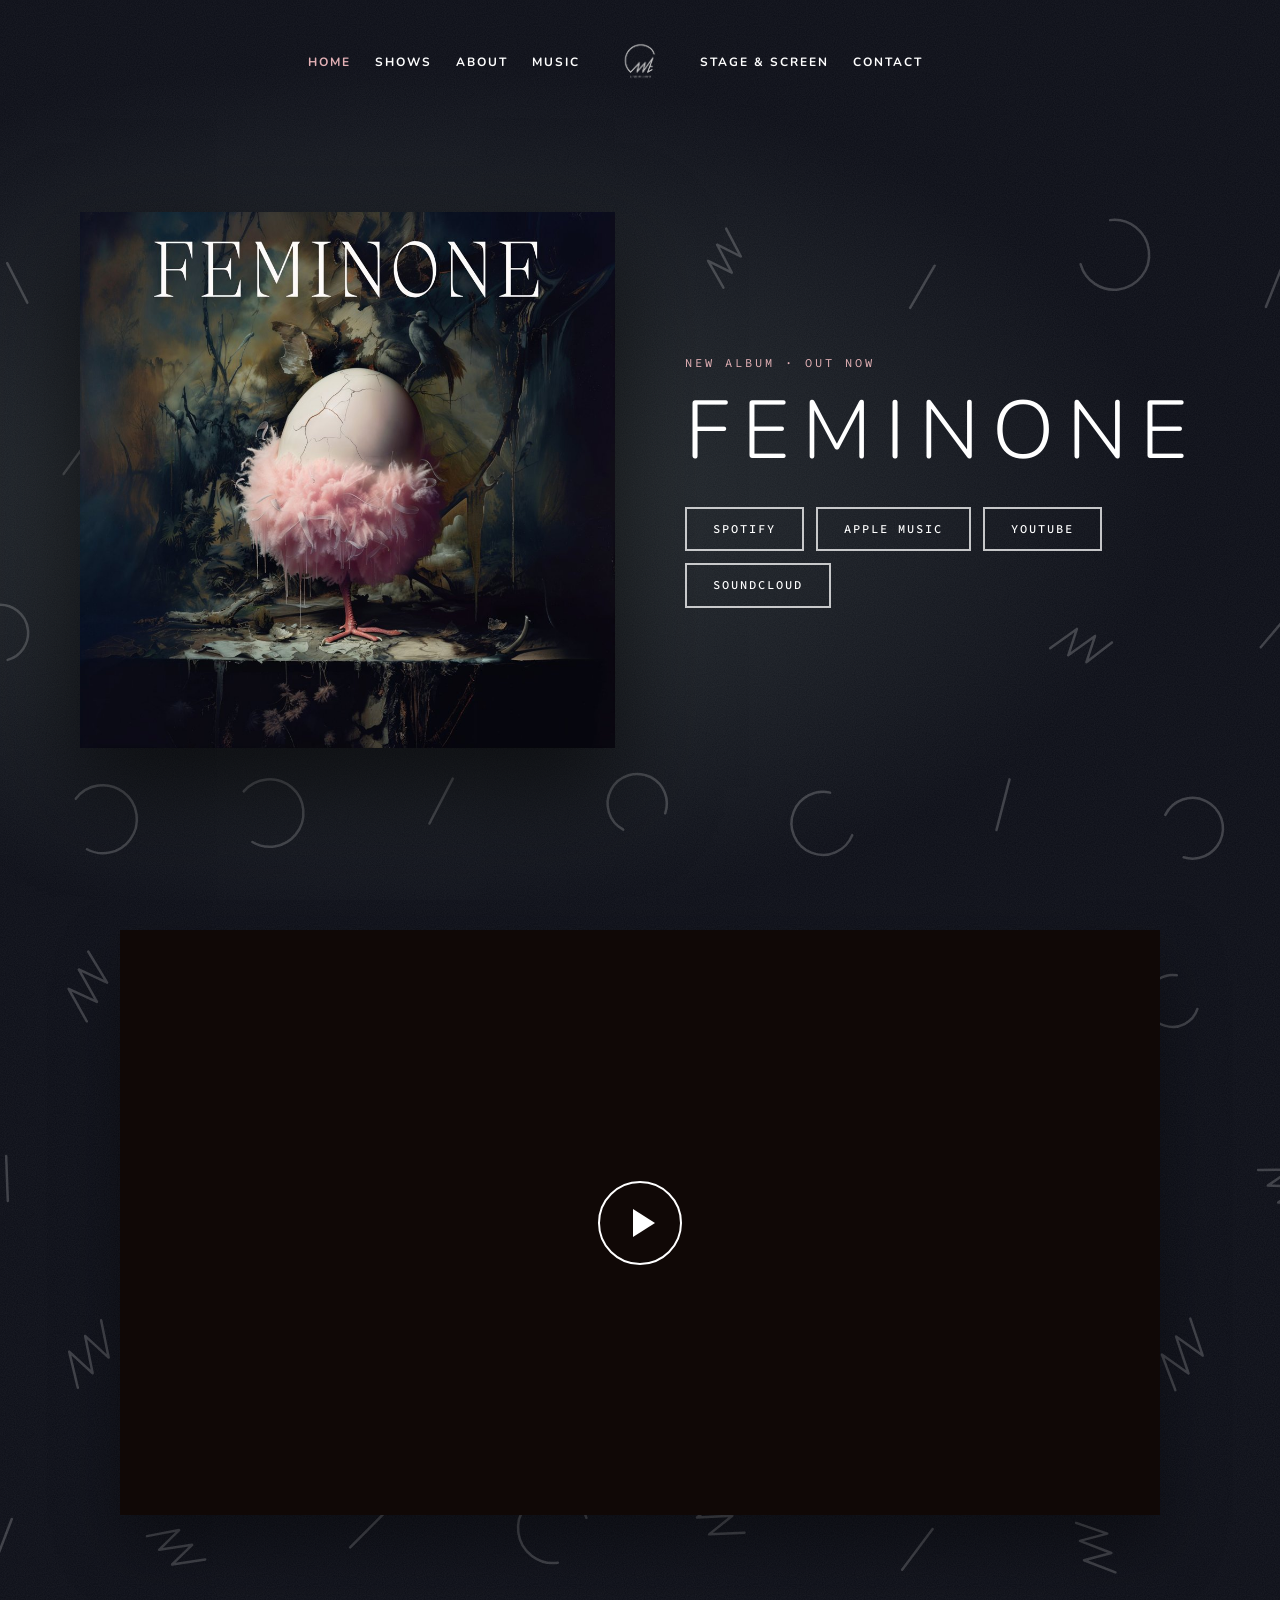
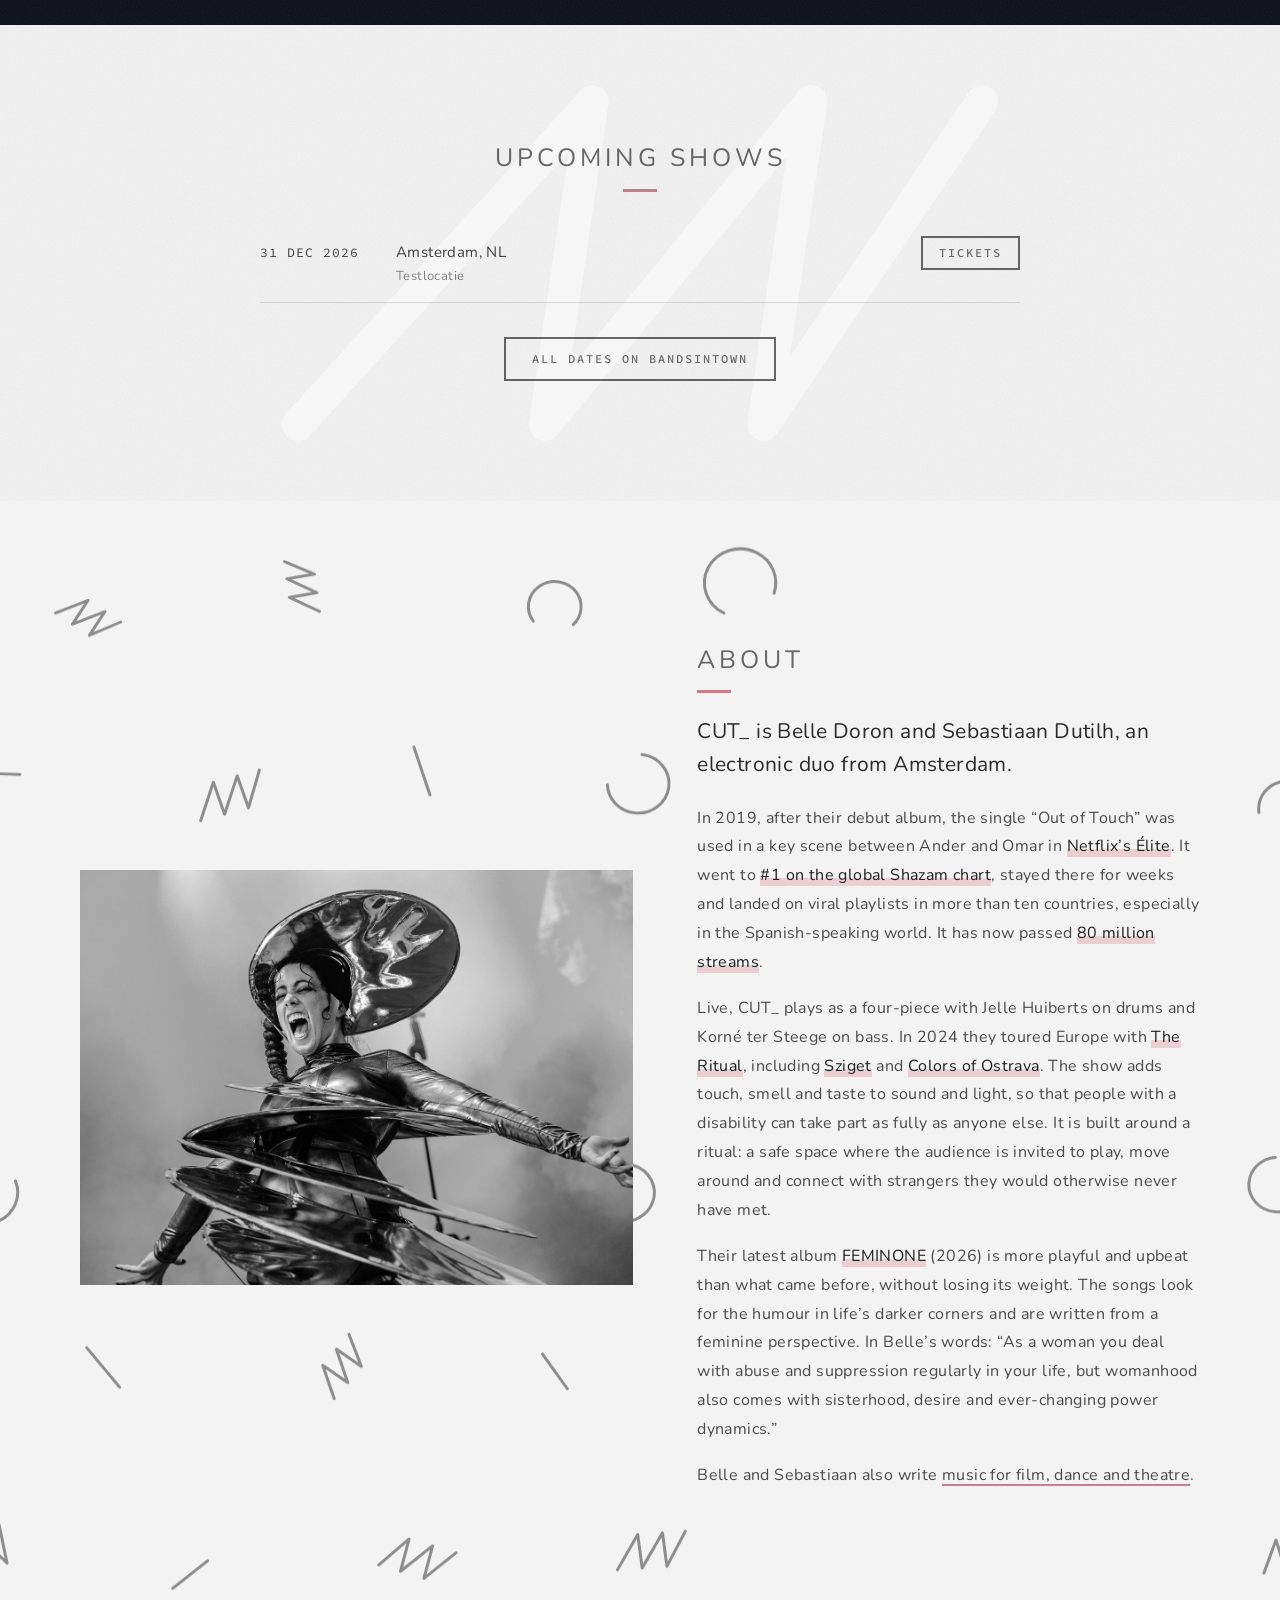
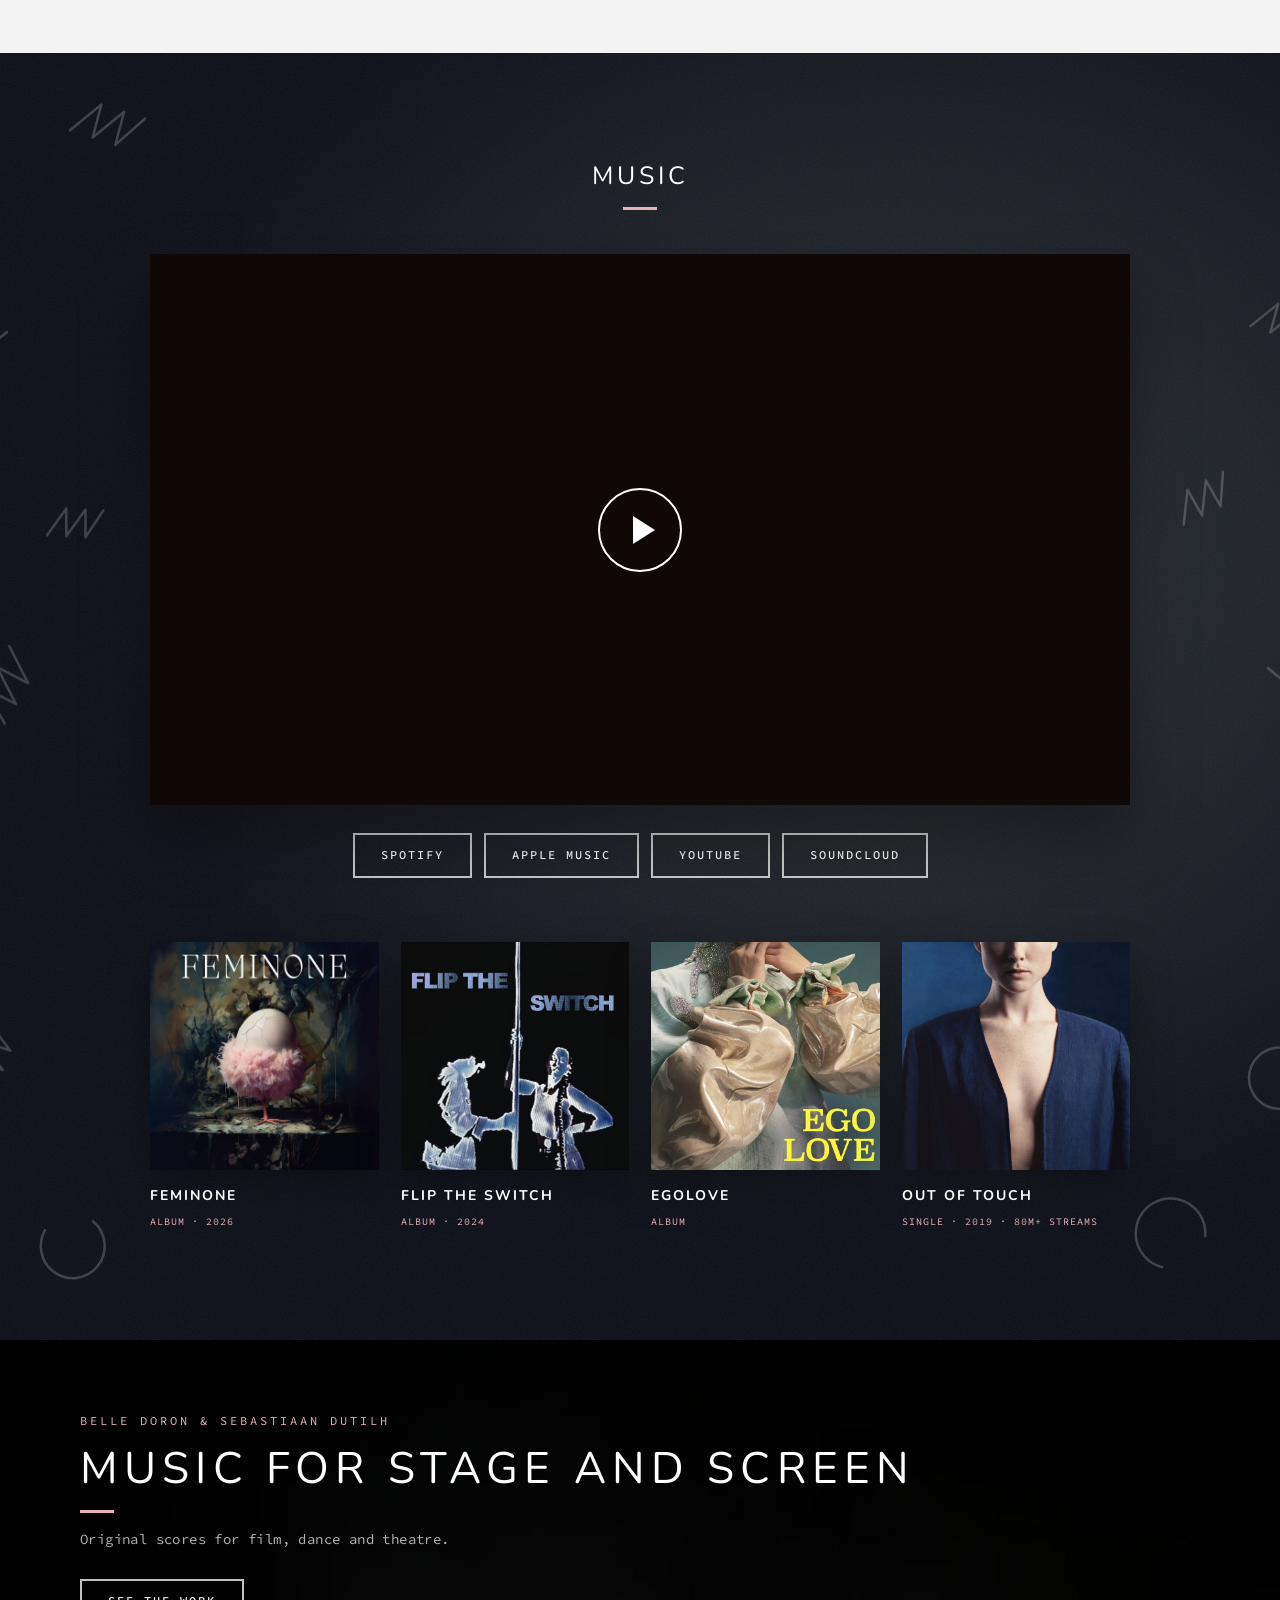
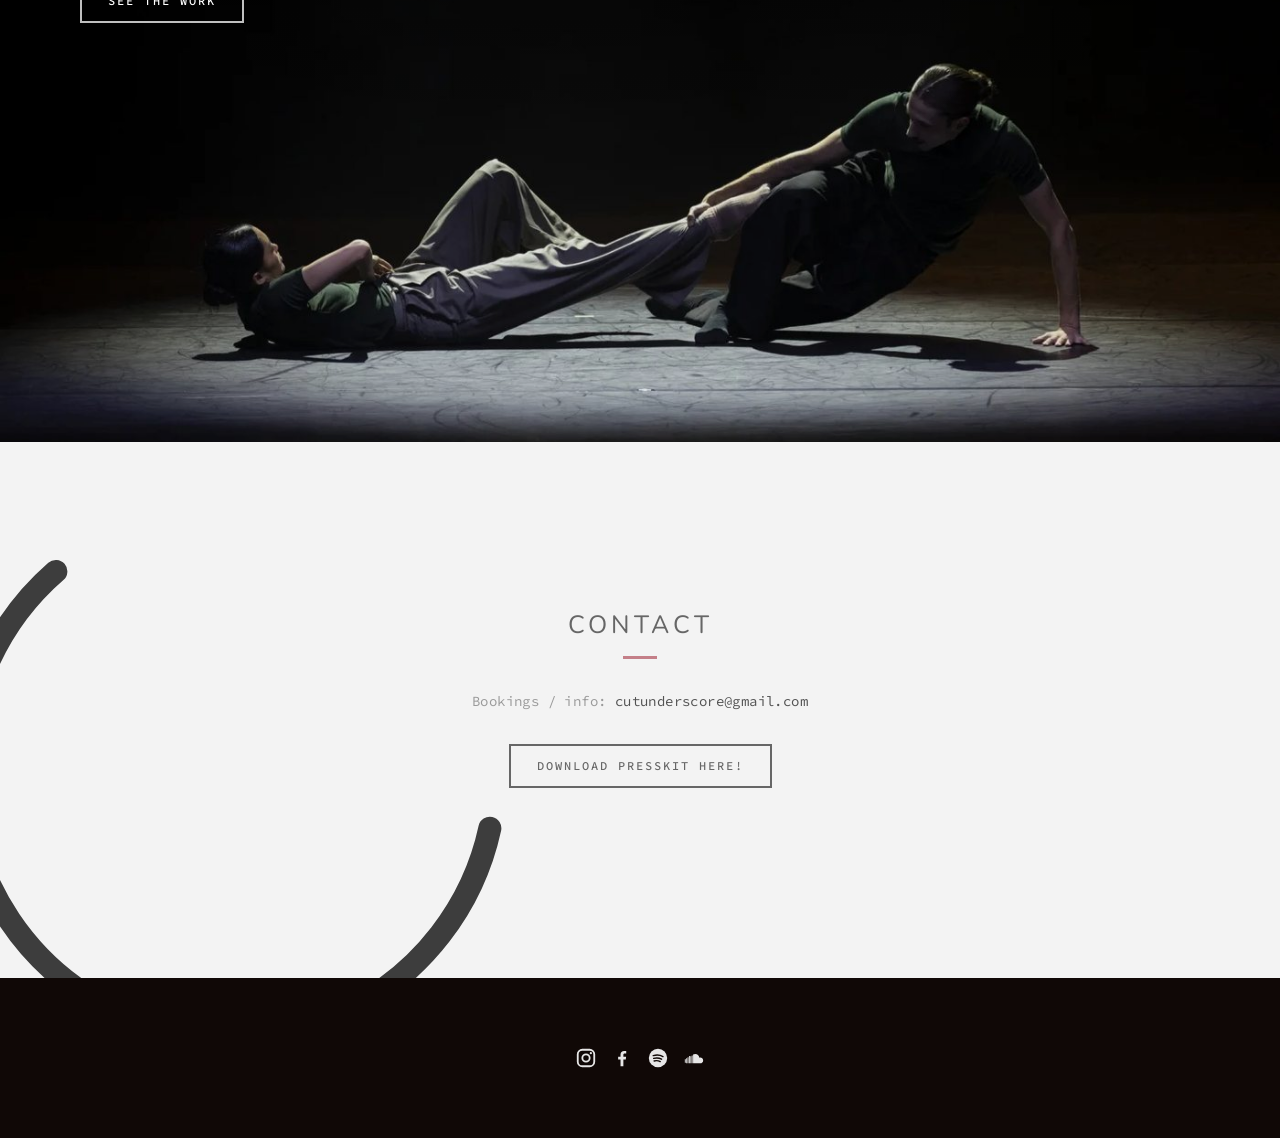
==== commit 79c2afda: "Shows boven About Co-Authored-By: Claude Sonnet 5.5 <noreply@anthropic.com> Claude-Session: https://" ====
--- a/index.html
+++ b/index.html
@@ -26,8 +26,8 @@
       <button class="nav-toggle" aria-label="Menu" aria-expanded="false" aria-controls="nav-menu"><span></span><span></span></button>
       <ul class="nav-left">
         <li><a href="#home" class="is-active">Home</a></li>
+        <li><a href="#shows">Shows</a></li>
         <li><a href="#about">About</a></li>
-        <li><a href="#shows">Shows</a></li>
         <li><a href="#music">Music</a></li>
       </ul>
       <a class="logo" href="#home" aria-label="CUT_"><img src="img/logo.png" alt="CUT_"></a>
@@ -70,6 +70,15 @@
       </div>
     </section>
 
+    <!-- SHOWS (verdwijnt als er geen shows zijn) -->
+    <section id="shows" class="shows-band grain grain--light">
+      <svg class="big-glyph big-glyph--zig" viewBox="0 0 800 420" aria-hidden="true"><polyline points="40,380 350,40 300,380 580,40 530,380 760,40" /></svg>
+      <div class="section-inner">
+        <h2>Upcoming Shows</h2>
+        <div class="shows" id="shows-list"></div>
+      </div>
+    </section>
+
     <!-- ABOUT -->
     <section id="about" class="about">
       <canvas class="glyphs" data-color="rgba(40,40,40,.5)" data-cell="210" data-avoid=".about-text"></canvas>
@@ -83,15 +92,6 @@
           <p>Their latest album <strong>FEMINONE</strong> (2026) is more playful and upbeat than what came before, without losing its weight. The songs look for the humour in life’s darker corners and are written from a feminine perspective. In Belle’s words: “As a woman you deal with abuse and suppression regularly in your life, but womanhood also comes with sisterhood, desire and ever-changing power dynamics.”</p>
           <p>Belle and Sebastiaan also write <a href="scoring.html">music for film, dance and theatre</a>.</p>
         </div>
-      </div>
-    </section>
-
-    <!-- SHOWS (verdwijnt als er geen shows zijn) -->
-    <section id="shows" class="shows-band grain grain--light">
-      <svg class="big-glyph big-glyph--zig" viewBox="0 0 800 420" aria-hidden="true"><polyline points="40,380 350,40 300,380 580,40 530,380 760,40" /></svg>
-      <div class="section-inner">
-        <h2>Upcoming Shows</h2>
-        <div class="shows" id="shows-list"></div>
       </div>
     </section>
 
--- a/css/style.css
+++ b/css/style.css
@@ -447,7 +447,7 @@
 .music h2::after, .teaser h2::after { background: var(--pink); }
 
 /* bio: belangrijke feiten */
-.about-text strong, .bio strong { font-weight: 700; color: #1f1f1f; box-shadow: inset 0 -0.5em 0 rgba(227,177,182,.55); }
+.about-text strong, .bio strong { font-weight: inherit; color: #1f1f1f; box-shadow: inset 0 -0.5em 0 rgba(227,177,182,.55); }
 .about-text a, .bio a { color: inherit; text-decoration-color: var(--pink-deep); text-decoration-thickness: 2px; text-underline-offset: 4px; }
 .about-text a:hover { color: var(--pink-deep); }
 
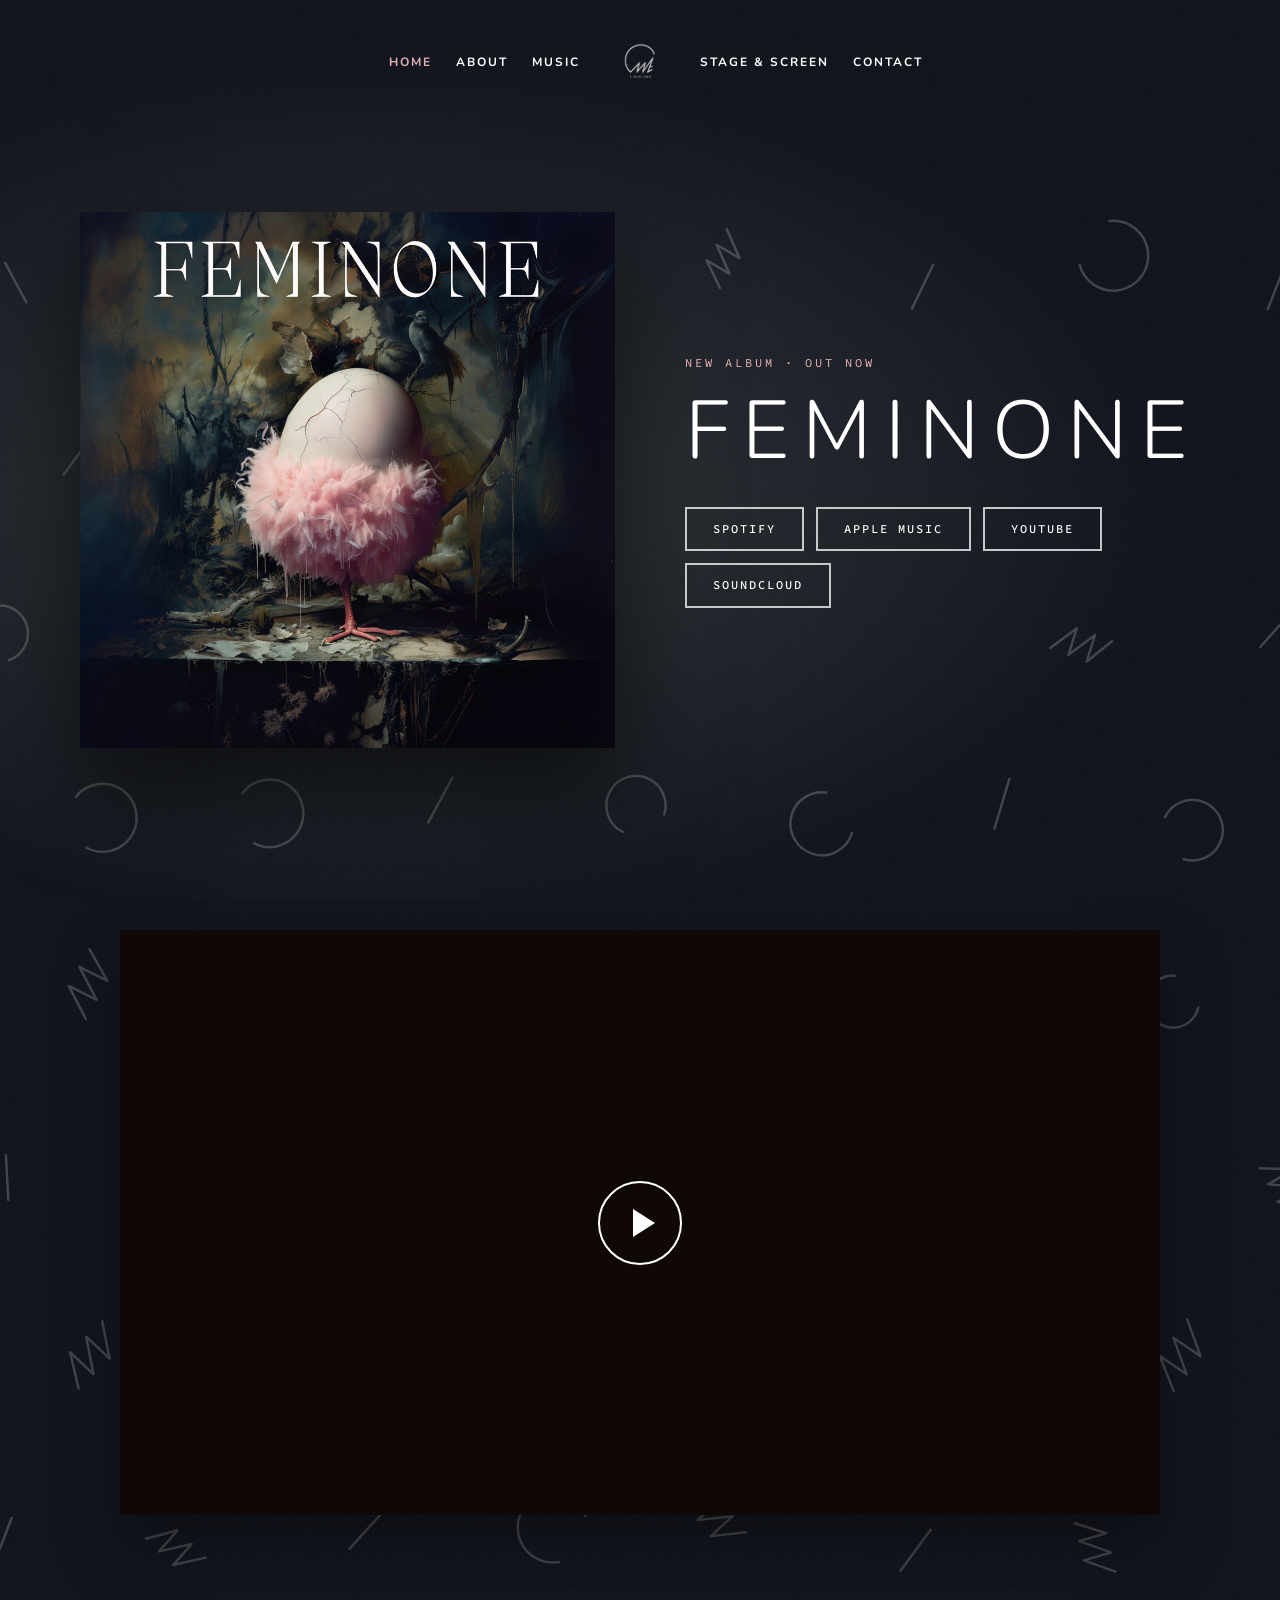
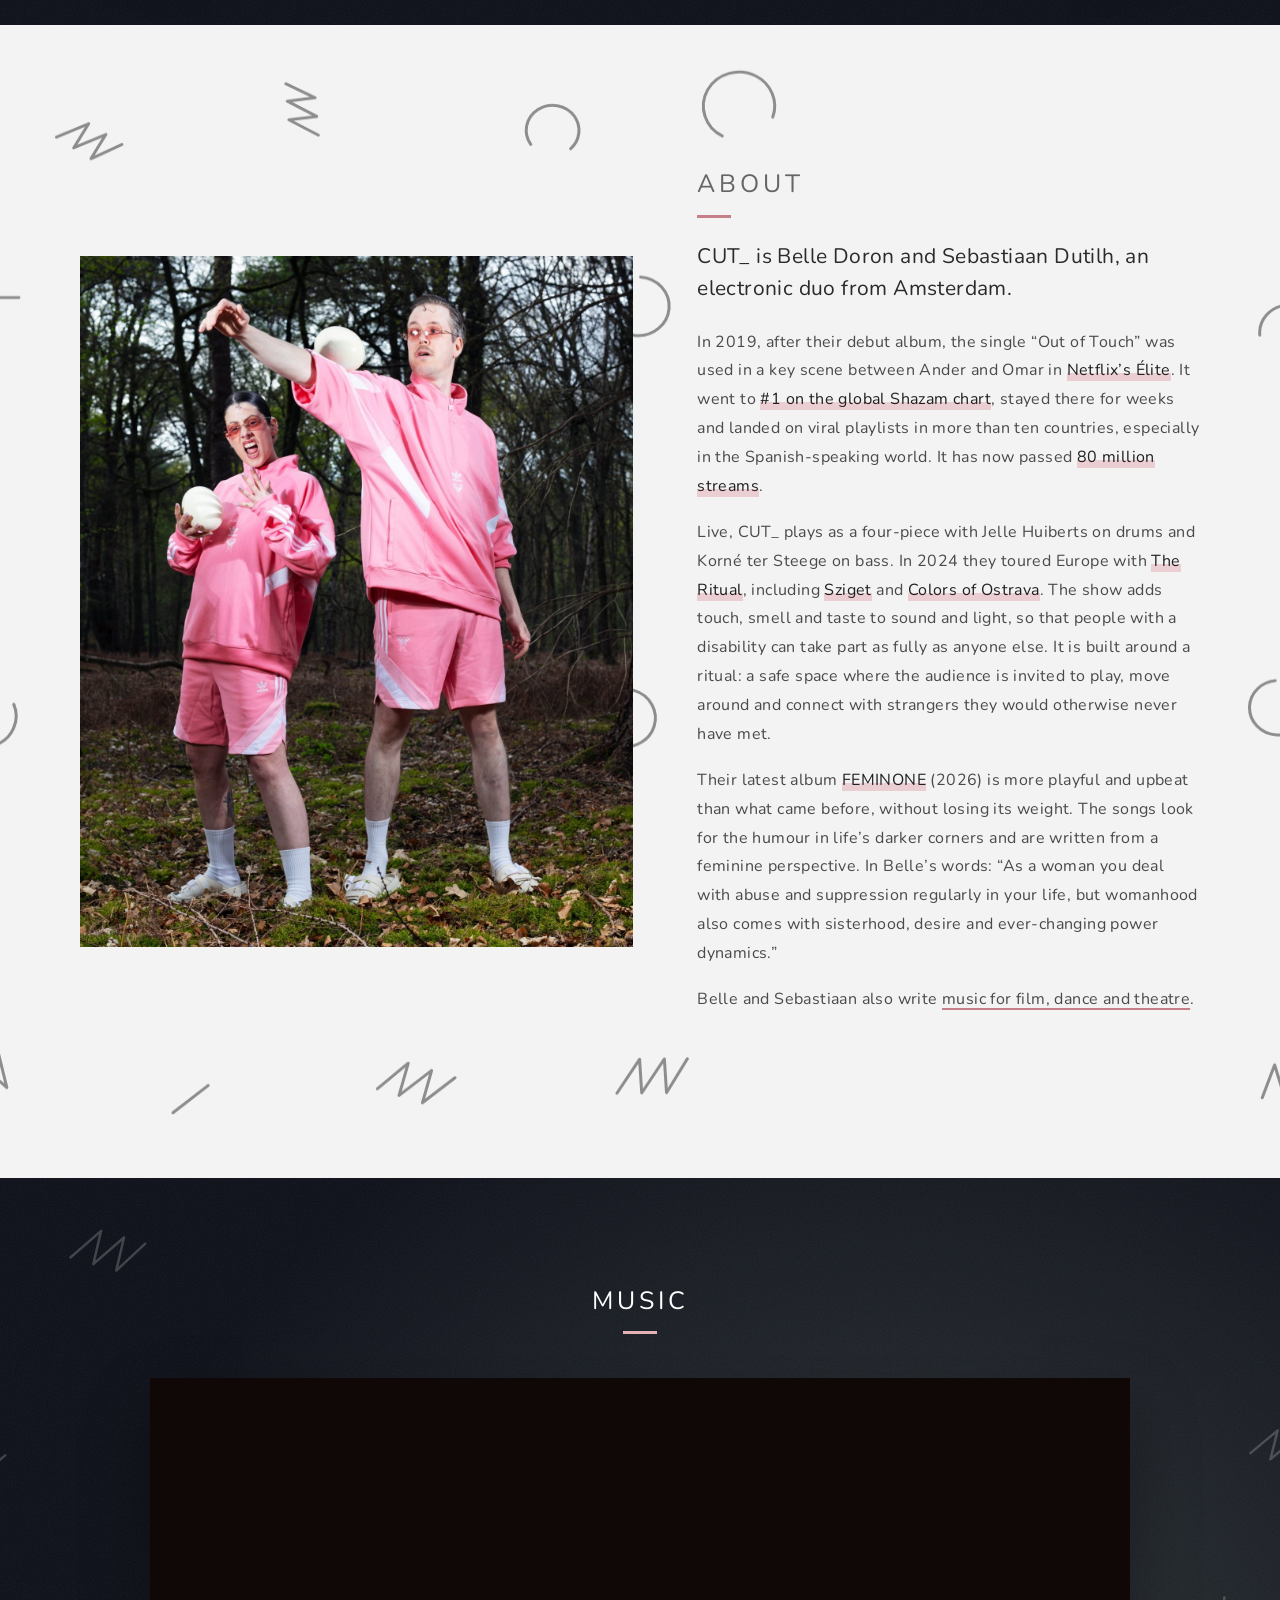
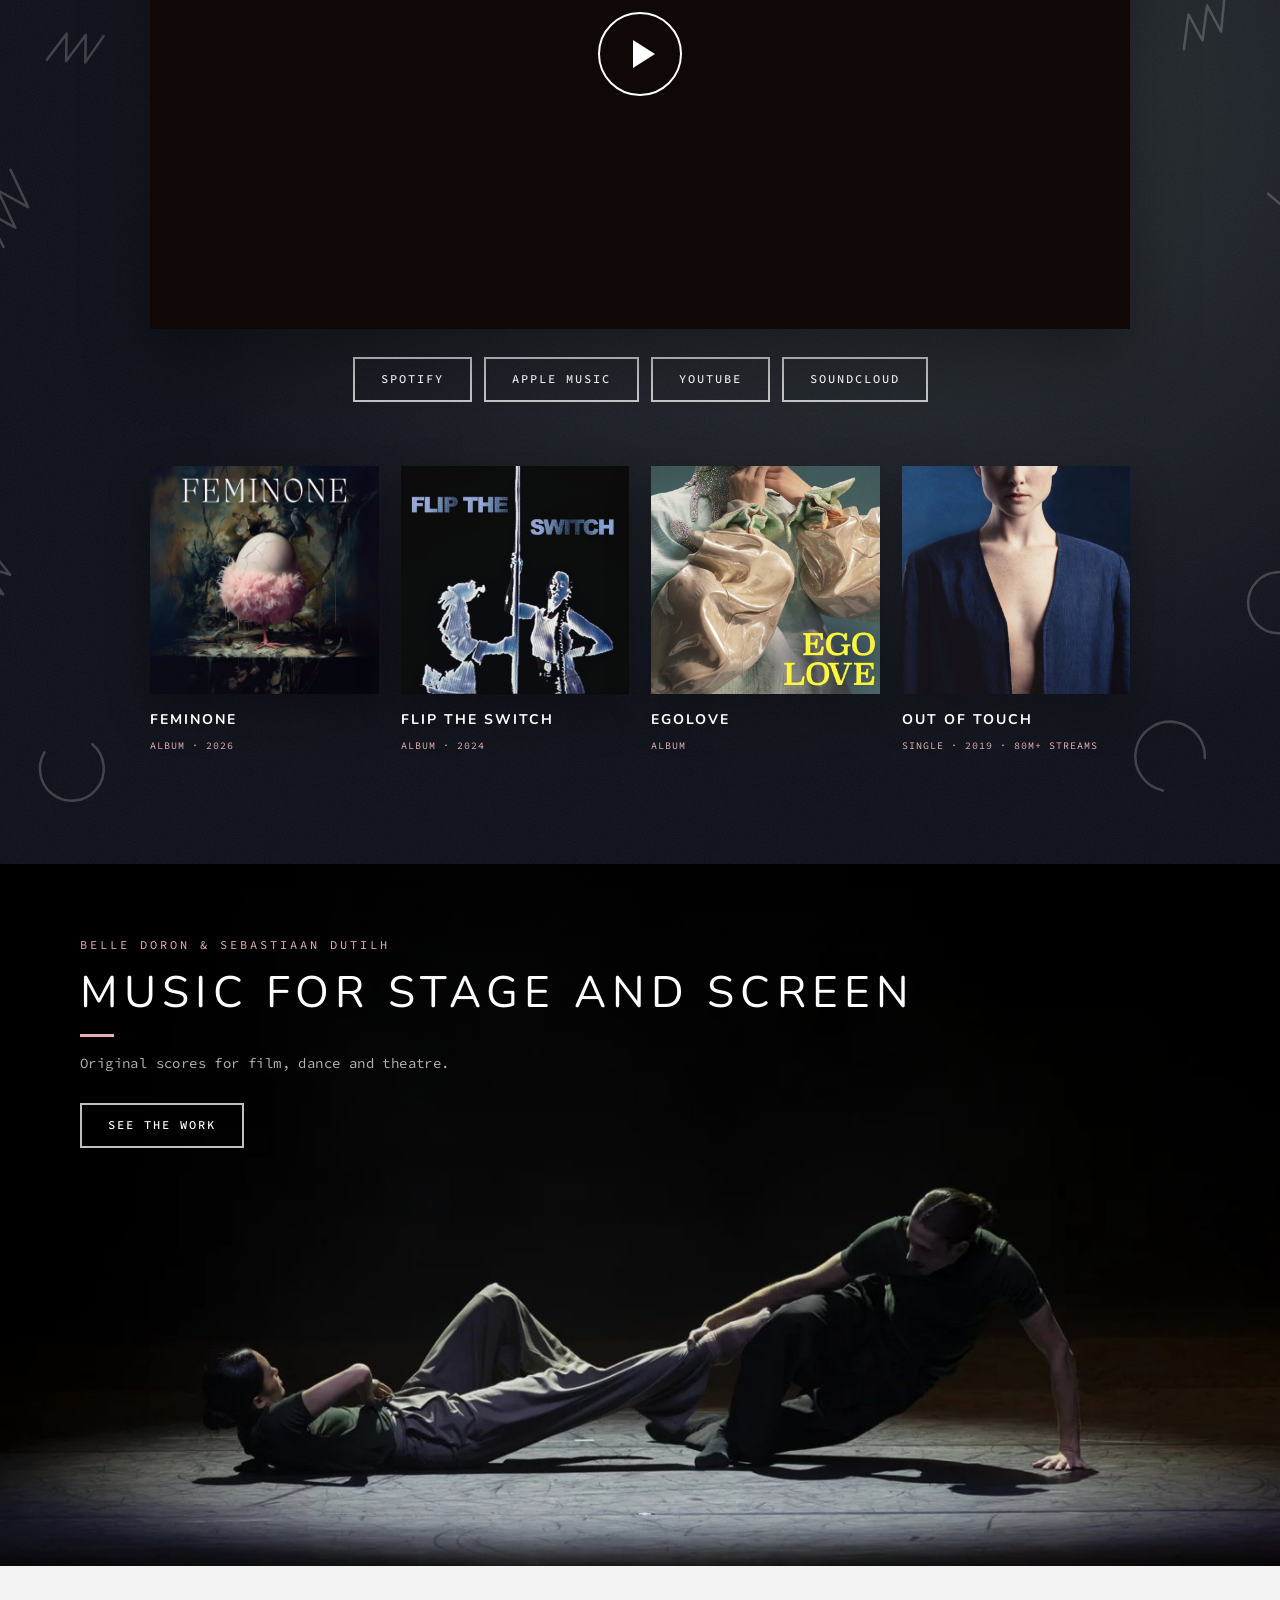
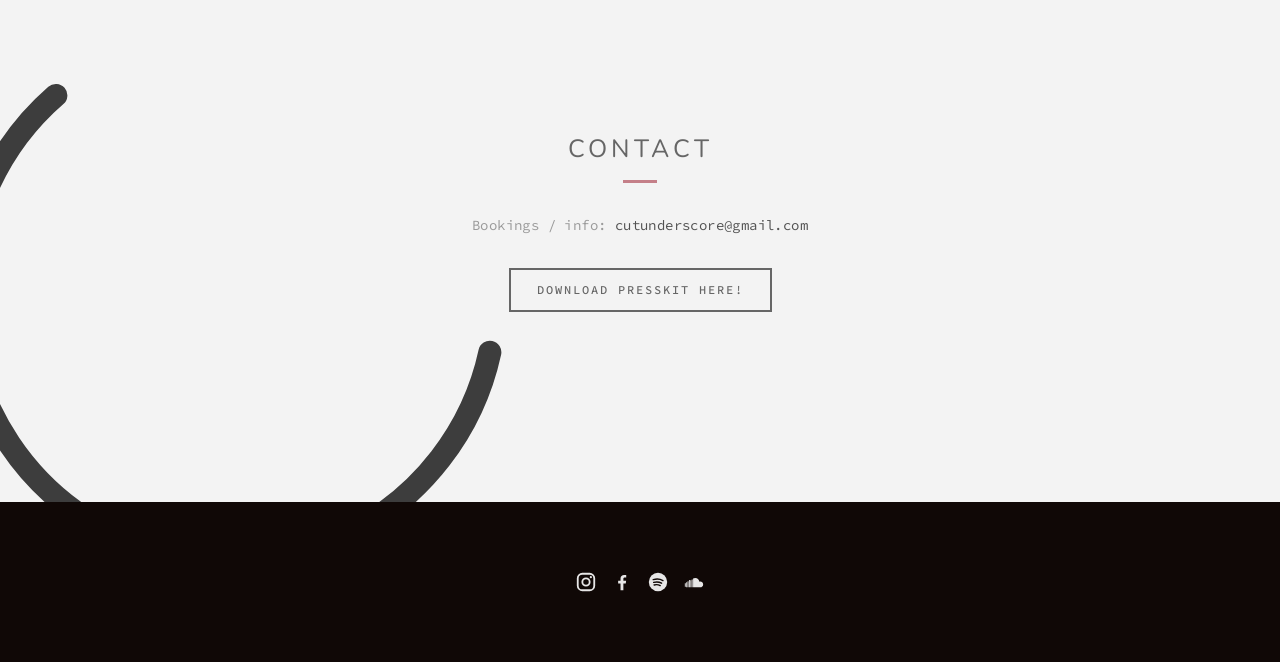
==== commit 6b05e253: "About-foto: duo-foto in staand formaat Co-Authored-By: Claude Sonnet 5.5 <noreply@anthropic.com> Cla" ====
--- a/index.html
+++ b/index.html
@@ -83,7 +83,7 @@
     <section id="about" class="about">
       <canvas class="glyphs" data-color="rgba(40,40,40,.5)" data-cell="210" data-avoid=".about-text"></canvas>
       <div class="wrap about-grid">
-        <figure class="about-photo"><img src="img/stage-the-ritual.jpg" alt="CUT_ live during The Ritual" loading="lazy"></figure>
+        <figure class="about-photo"><img src="img/cut-duo.jpg" alt="Belle Doron and Sebastiaan Dutilh of CUT_ in pink tracksuits in a forest, each holding a white egg" loading="lazy"></figure>
         <div class="about-text">
           <h2>About</h2>
           <p class="bio-lead">CUT_ is Belle Doron and Sebastiaan Dutilh, an electronic duo from Amsterdam.</p>
--- a/css/style.css
+++ b/css/style.css
@@ -371,7 +371,7 @@
 .about { position: relative; background: #f3f3f3; padding: 120px 0; }
 .about-grid { display: grid; grid-template-columns: 1.1fr 1fr; gap: 64px; align-items: center; }
 .about-photo { margin: 0; }
-.about-photo img { width: 100%; aspect-ratio: 4 / 3; object-fit: cover; object-position: 29% 30%; }
+.about-photo img { width: 100%; aspect-ratio: 4 / 5; object-fit: cover; object-position: 50% 42%; }
 .about-text { background: #f3f3f3; padding: 26px 0; }
 .about-text h2 { margin-bottom: 22px; }
 .about-text p { margin: 0 0 1.1em; color: #4a4a4a; line-height: 1.8; }
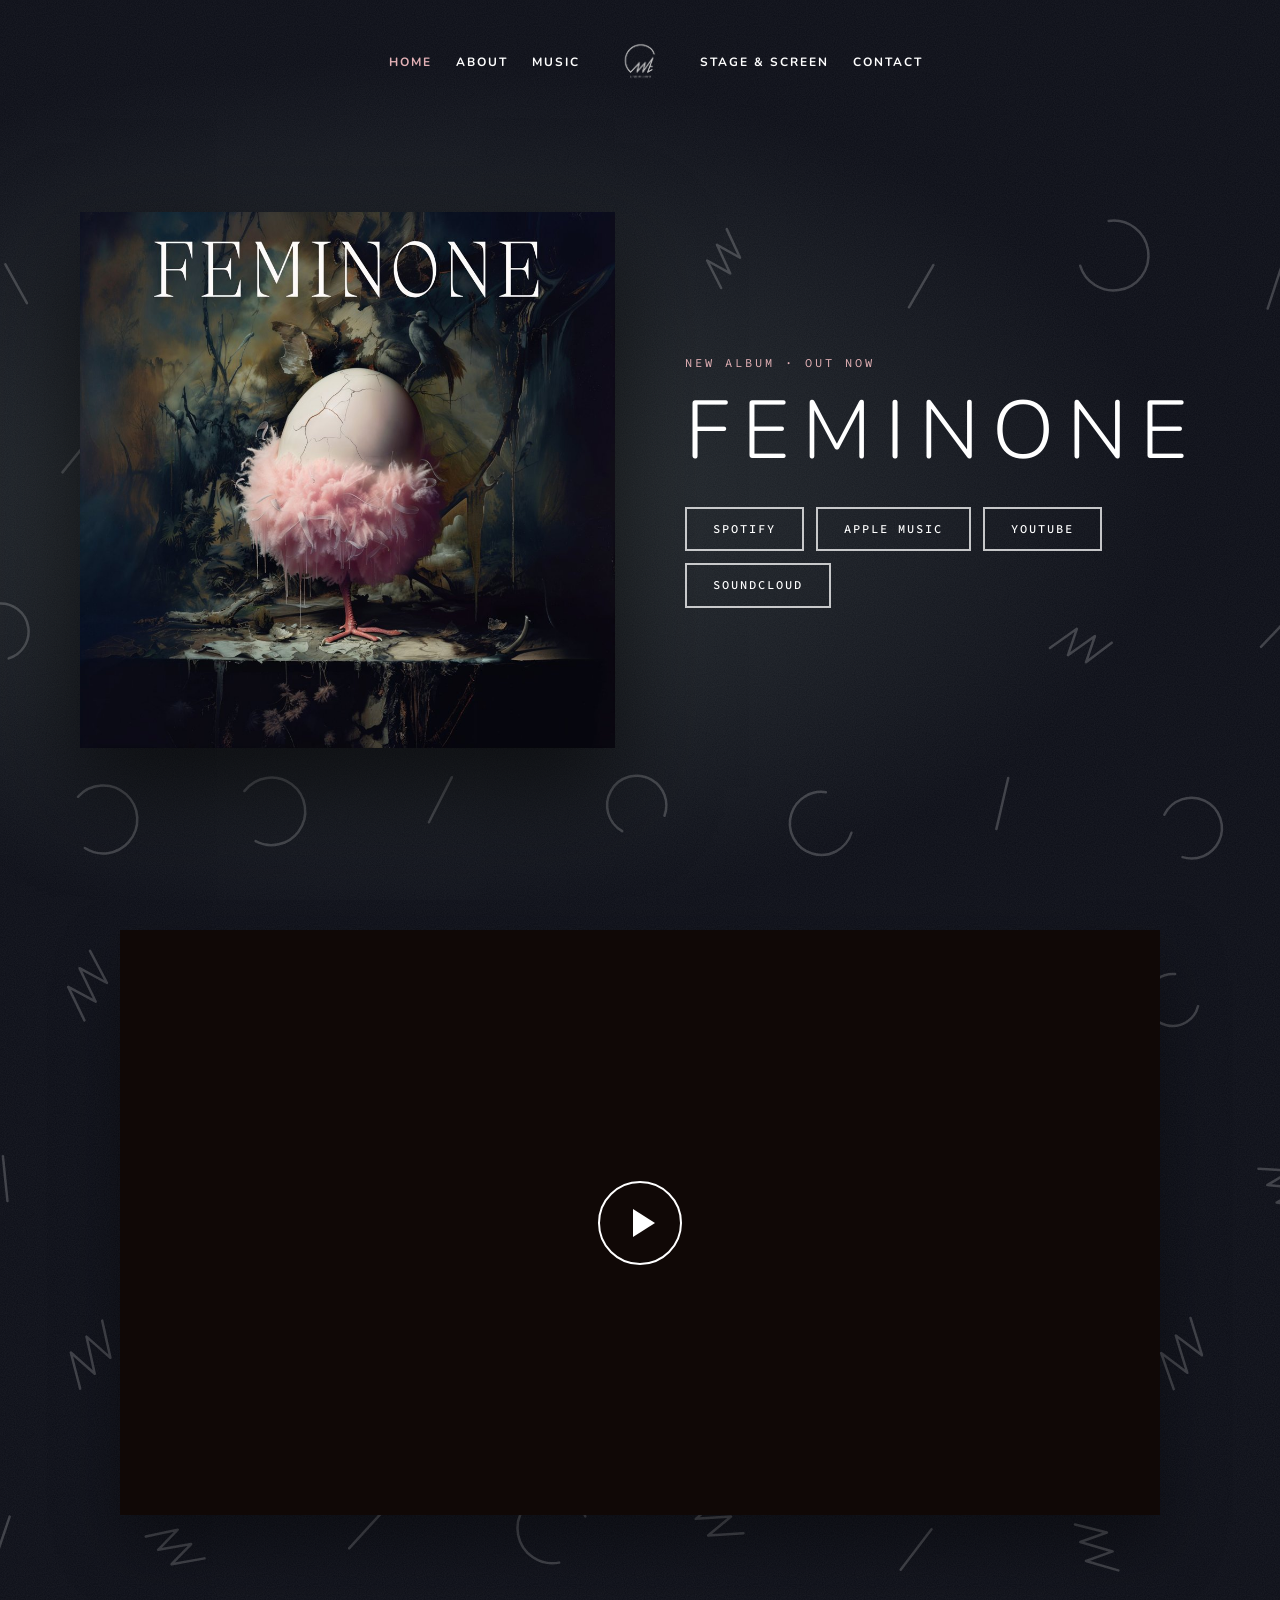
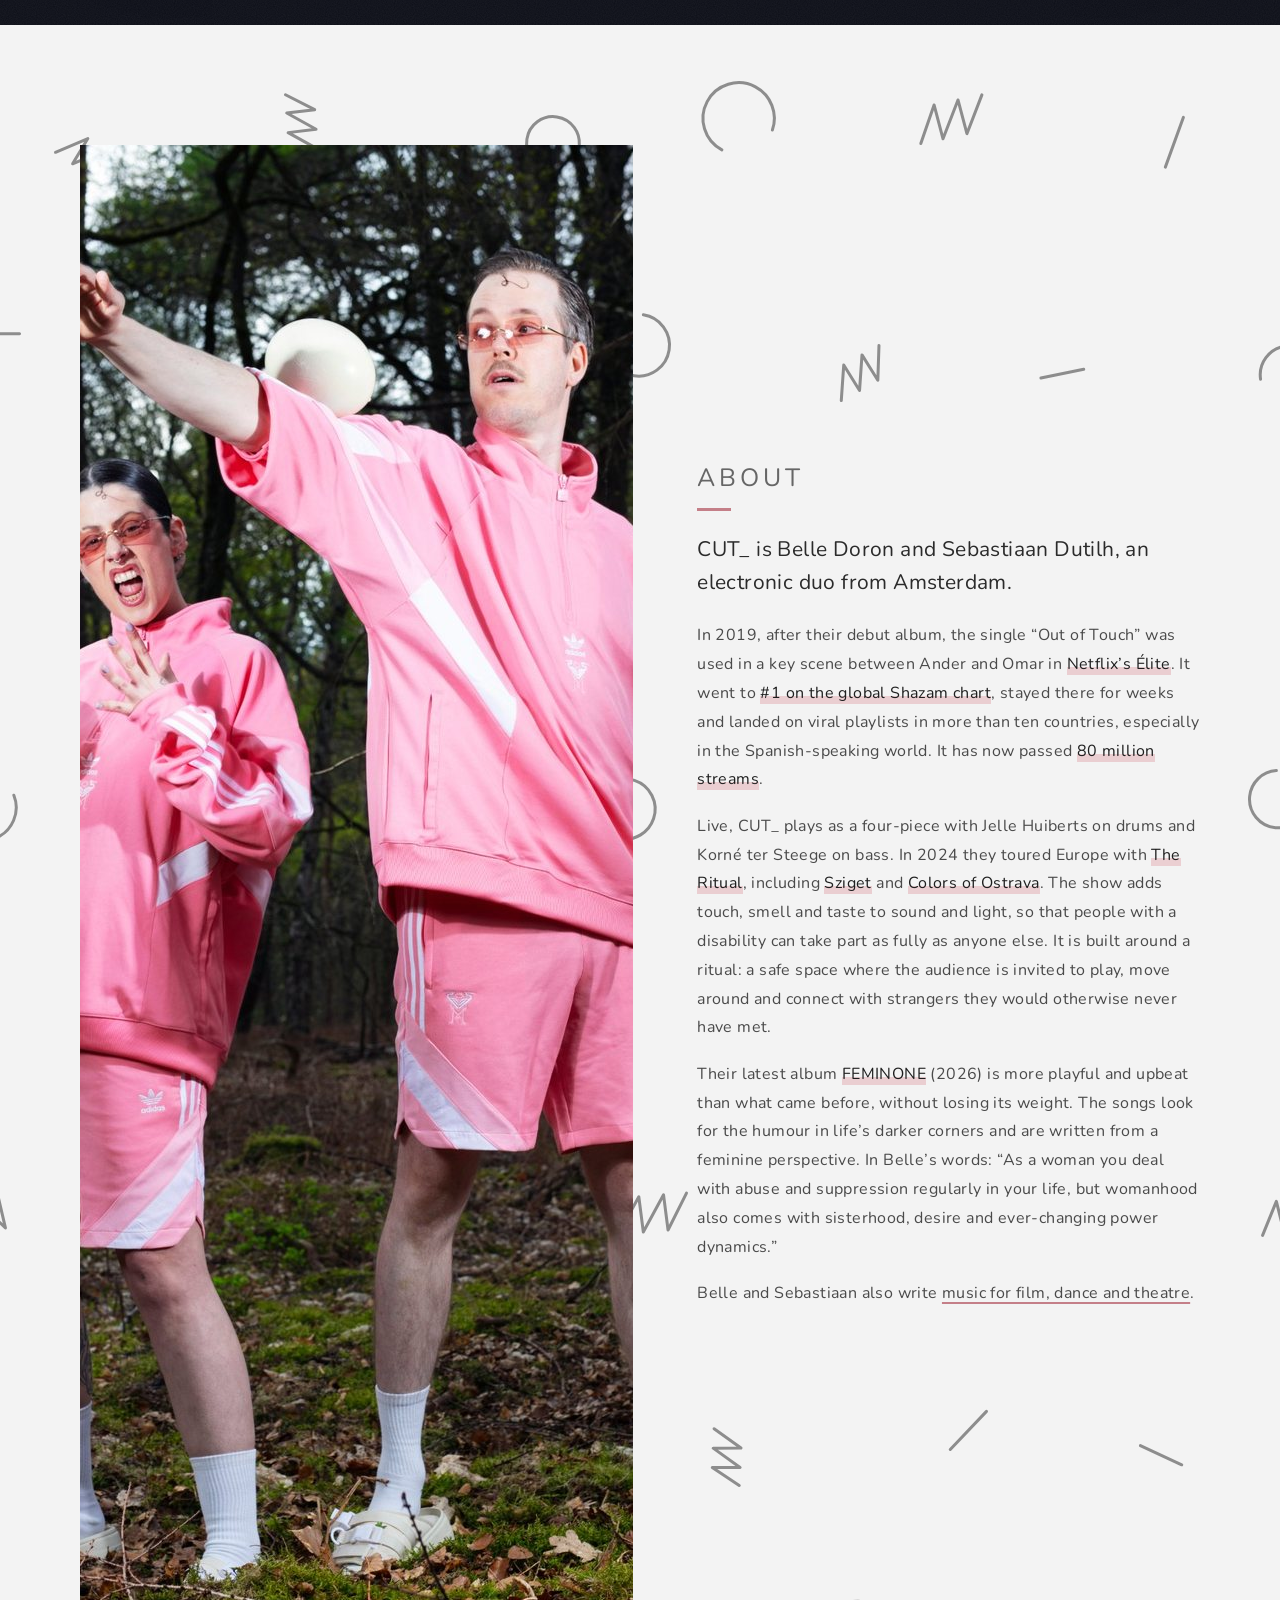
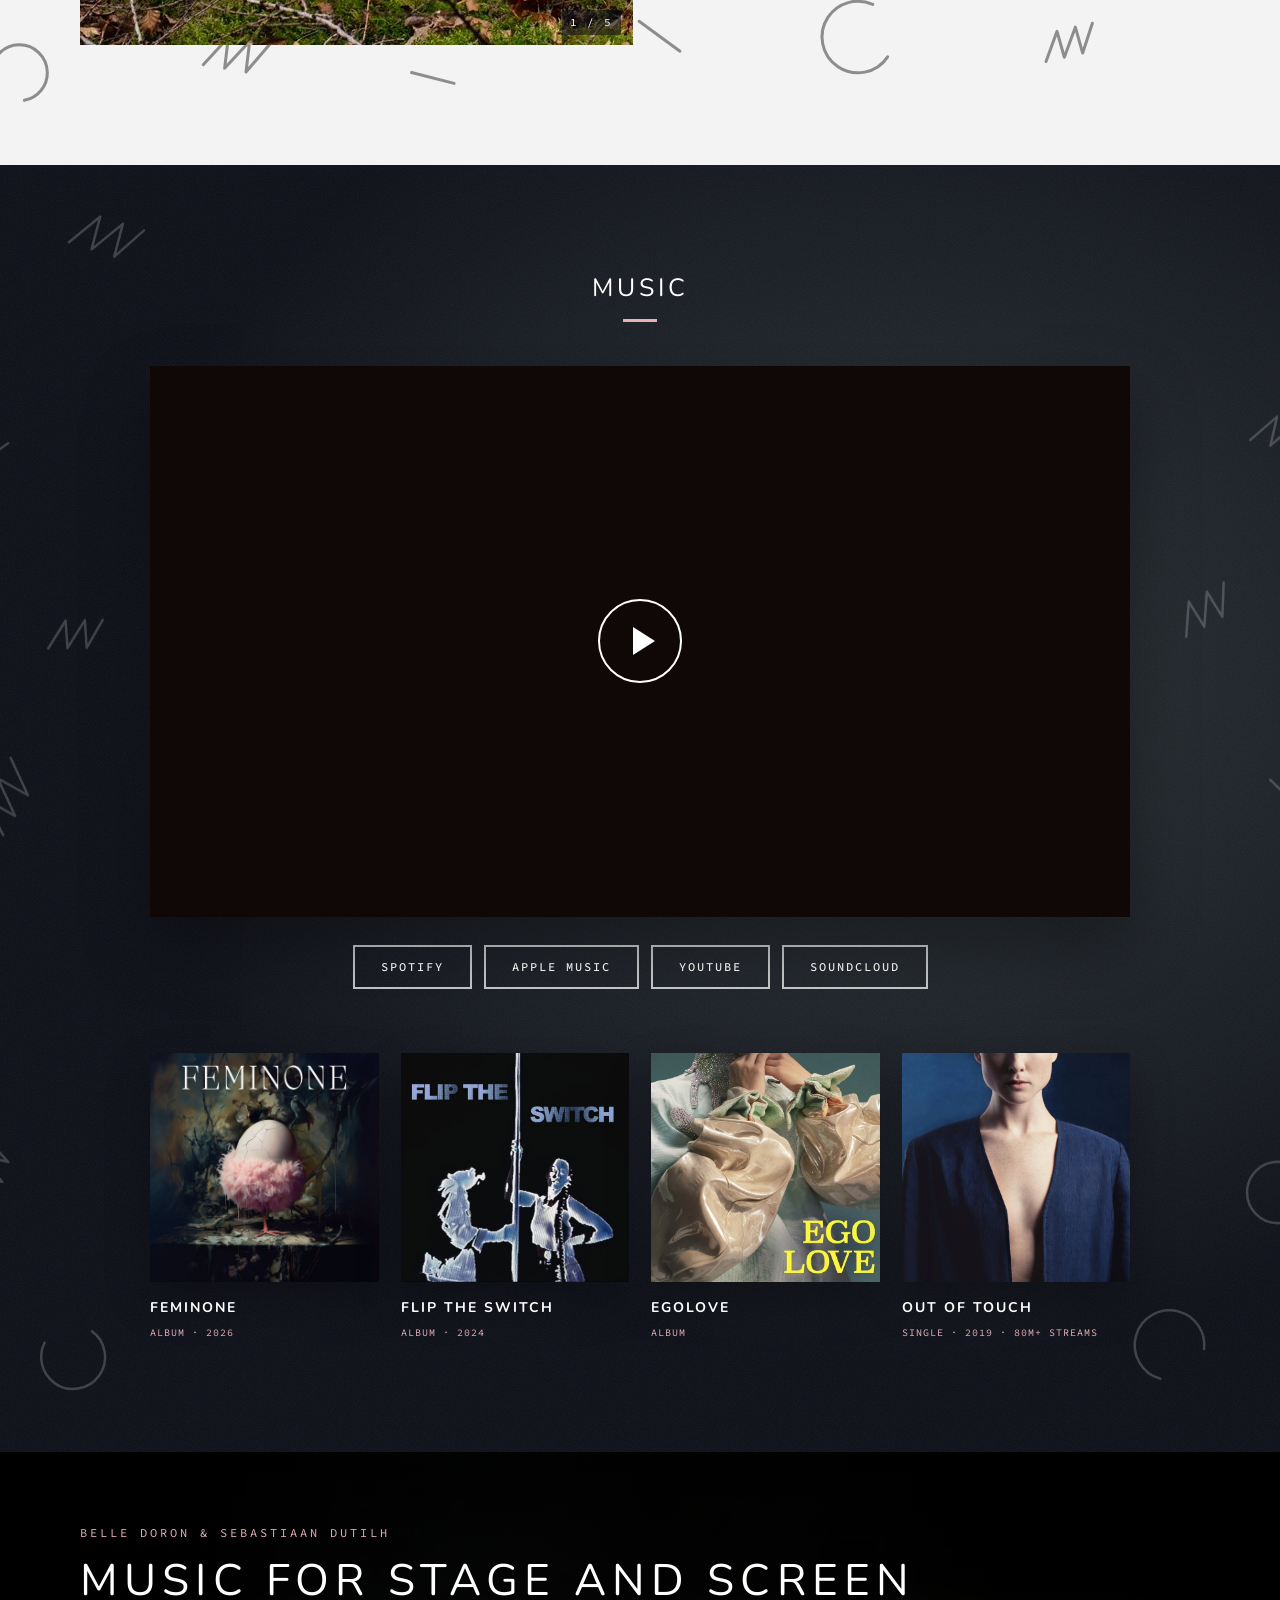
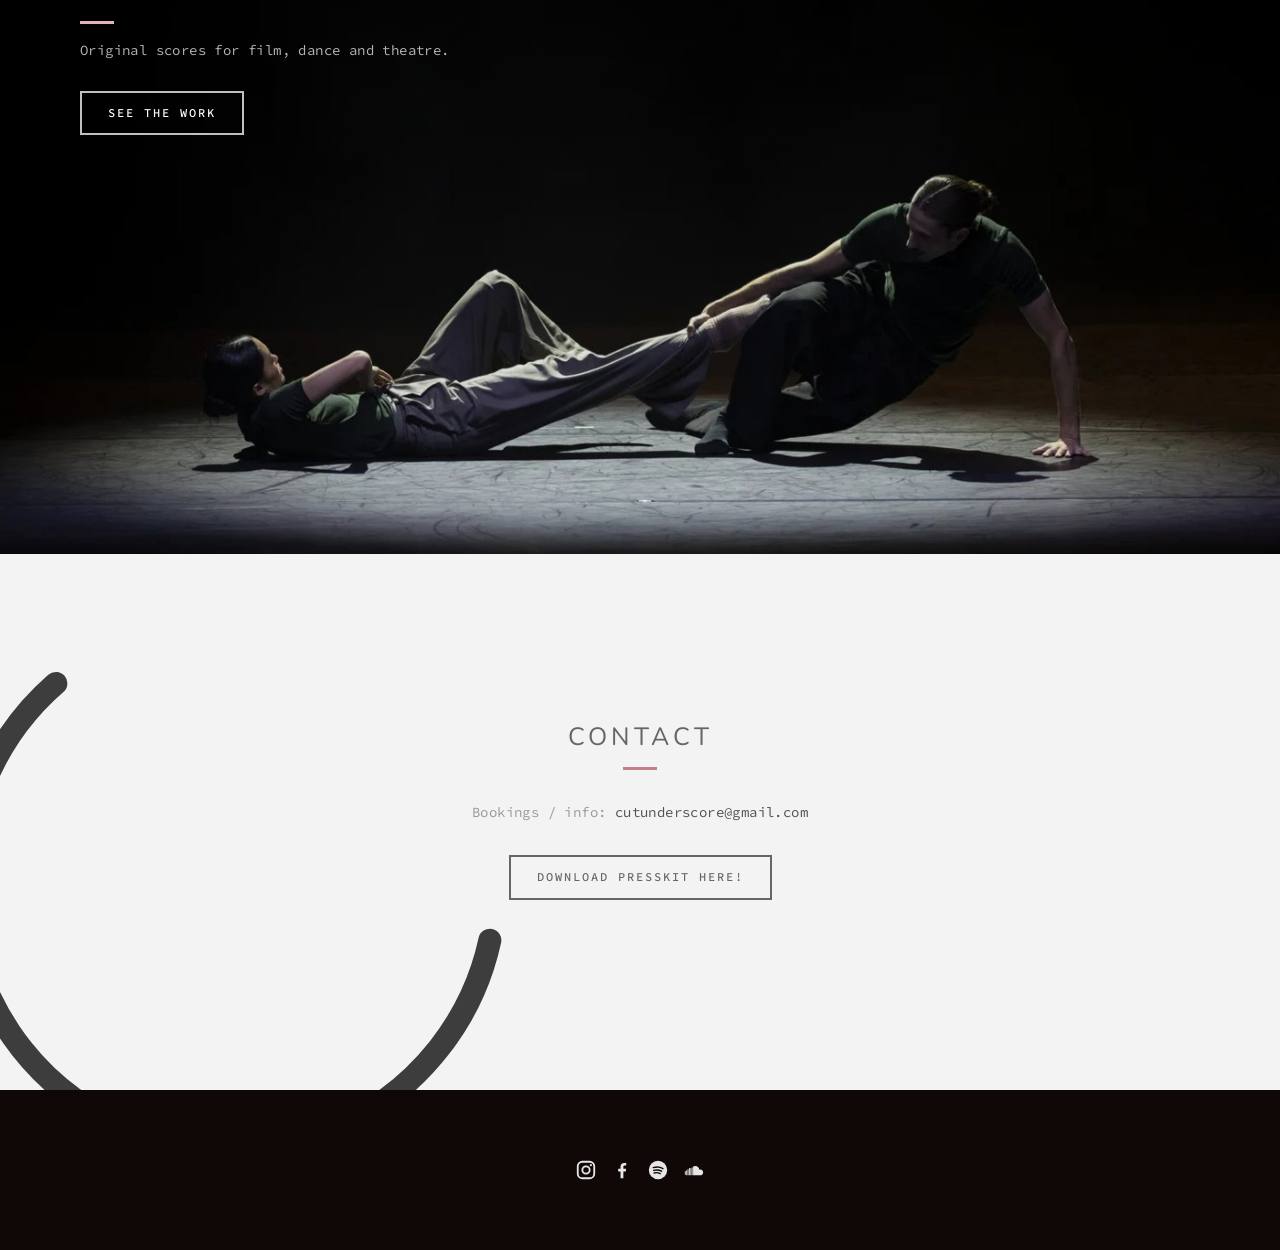
==== commit 53350cf7: "About-foto: klikken wisselt tussen vijf duo-foto's Co-Authored-By: Claude Opus 5.5 <noreply@anthropi" ====
--- a/index.html
+++ b/index.html
@@ -83,7 +83,12 @@
     <section id="about" class="about">
       <canvas class="glyphs" data-color="rgba(40,40,40,.5)" data-cell="210" data-avoid=".about-text"></canvas>
       <div class="wrap about-grid">
-        <figure class="about-photo"><img src="img/cut-duo.jpg" alt="Belle Doron and Sebastiaan Dutilh of CUT_ in pink tracksuits in a forest, each holding a white egg" loading="lazy"></figure>
+        <figure class="about-photo">
+          <button type="button" class="photo-cycle" aria-label="Show another photo of CUT_">
+            <img src="img/cut-duo-1.jpg" alt="Belle Doron and Sebastiaan Dutilh of CUT_" loading="lazy" width="1200" height="1500">
+          </button>
+          <figcaption class="photo-count" aria-hidden="true">1 / 5</figcaption>
+        </figure>
         <div class="about-text">
           <h2>About</h2>
           <p class="bio-lead">CUT_ is Belle Doron and Sebastiaan Dutilh, an electronic duo from Amsterdam.</p>
@@ -161,5 +166,6 @@
   <script src="js/shows.js"></script>
   <script src="js/glyphs.js"></script>
   <script src="js/nav.js"></script>
+  <script src="js/photos.js"></script>
 </body>
 </html>
--- a/css/style.css
+++ b/css/style.css
@@ -371,7 +371,11 @@
 .about { position: relative; background: #f3f3f3; padding: 120px 0; }
 .about-grid { display: grid; grid-template-columns: 1.1fr 1fr; gap: 64px; align-items: center; }
 .about-photo { margin: 0; }
-.about-photo img { width: 100%; aspect-ratio: 4 / 5; object-fit: cover; object-position: 50% 42%; }
+.about-photo { position: relative; }
+.about-photo img { display: block; width: 100%; aspect-ratio: 4 / 5; object-fit: cover; transition: opacity .25s ease; }
+.photo-cycle { display: block; width: 100%; padding: 0; border: 0; background: none; cursor: pointer; }
+.photo-cycle:focus-visible { outline: 2px solid var(--pink); outline-offset: 4px; }
+.photo-count { position: absolute; right: 12px; bottom: 10px; font-family: 'Source Code Pro', monospace; font-size: 11px; letter-spacing: .15em; color: #fff; background: rgba(12,14,23,.55); padding: 3px 8px; pointer-events: none; }
 .about-text { background: #f3f3f3; padding: 26px 0; }
 .about-text h2 { margin-bottom: 22px; }
 .about-text p { margin: 0 0 1.1em; color: #4a4a4a; line-height: 1.8; }
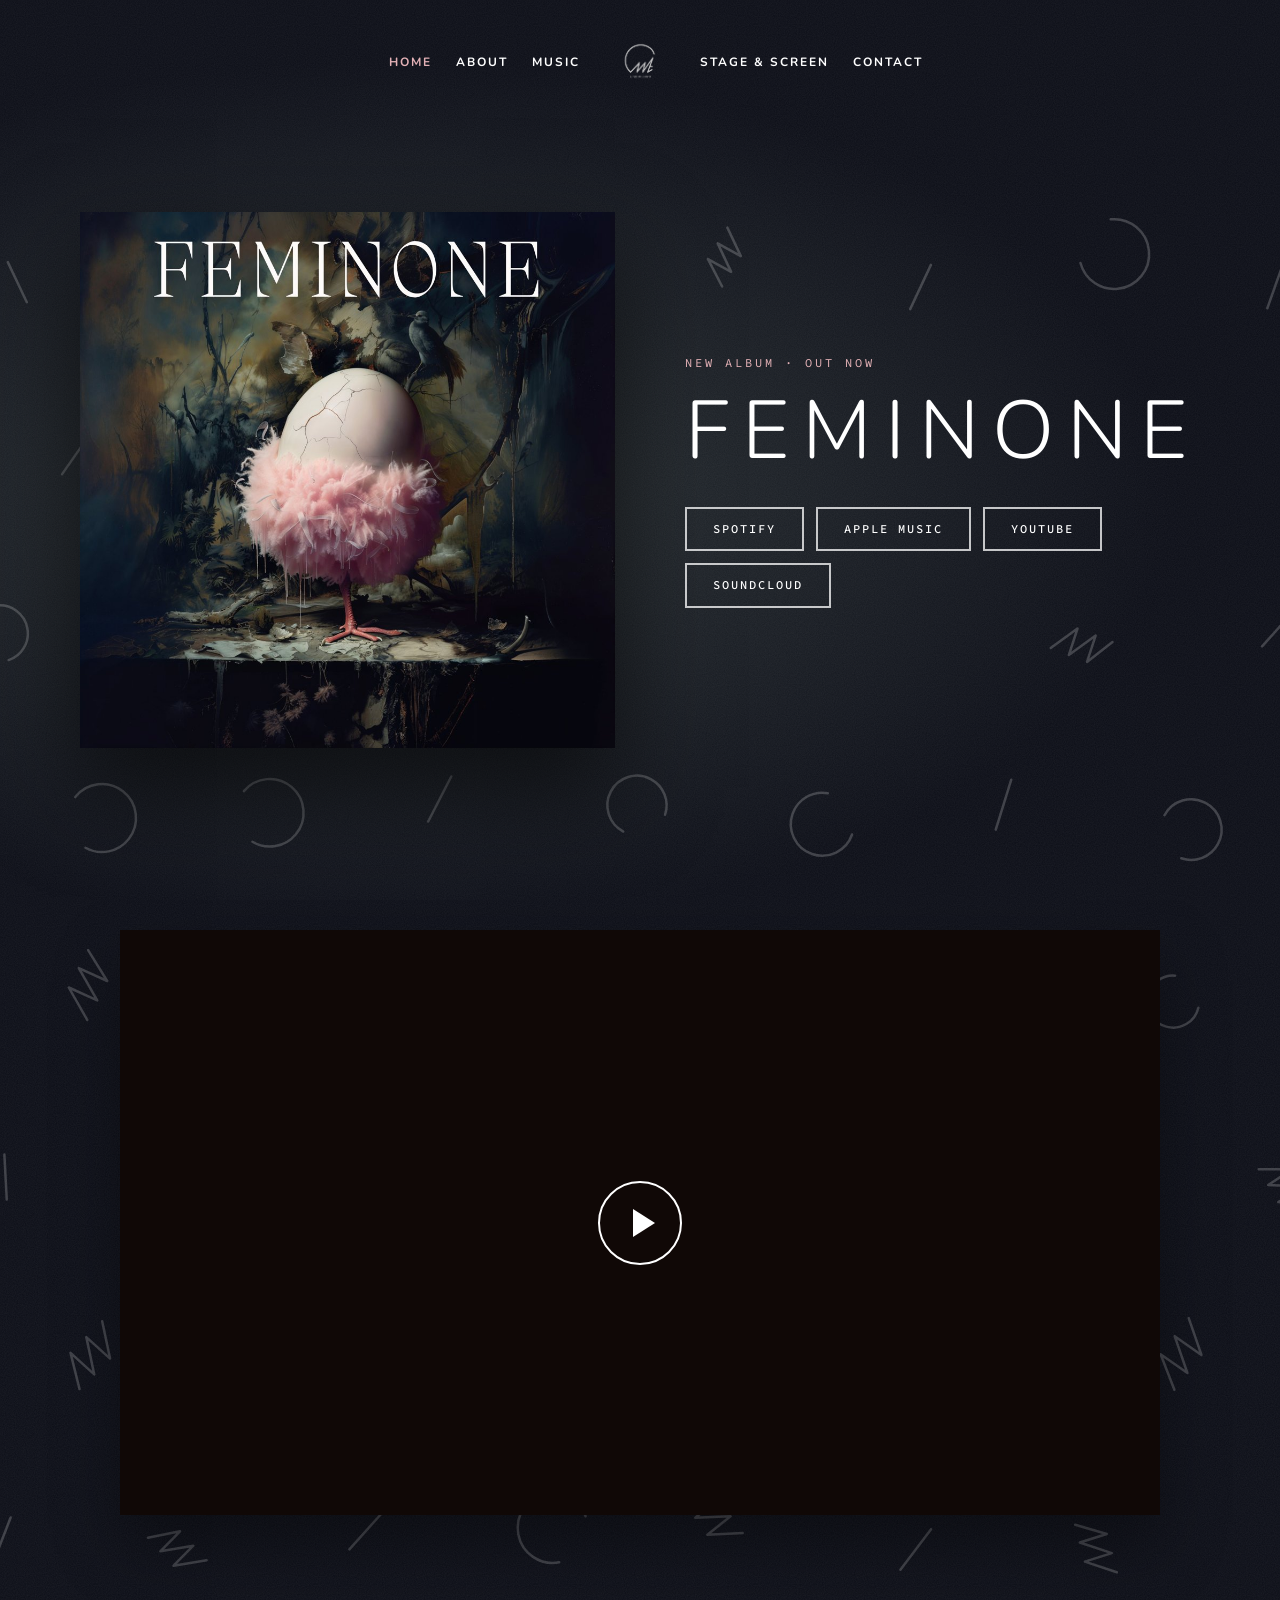
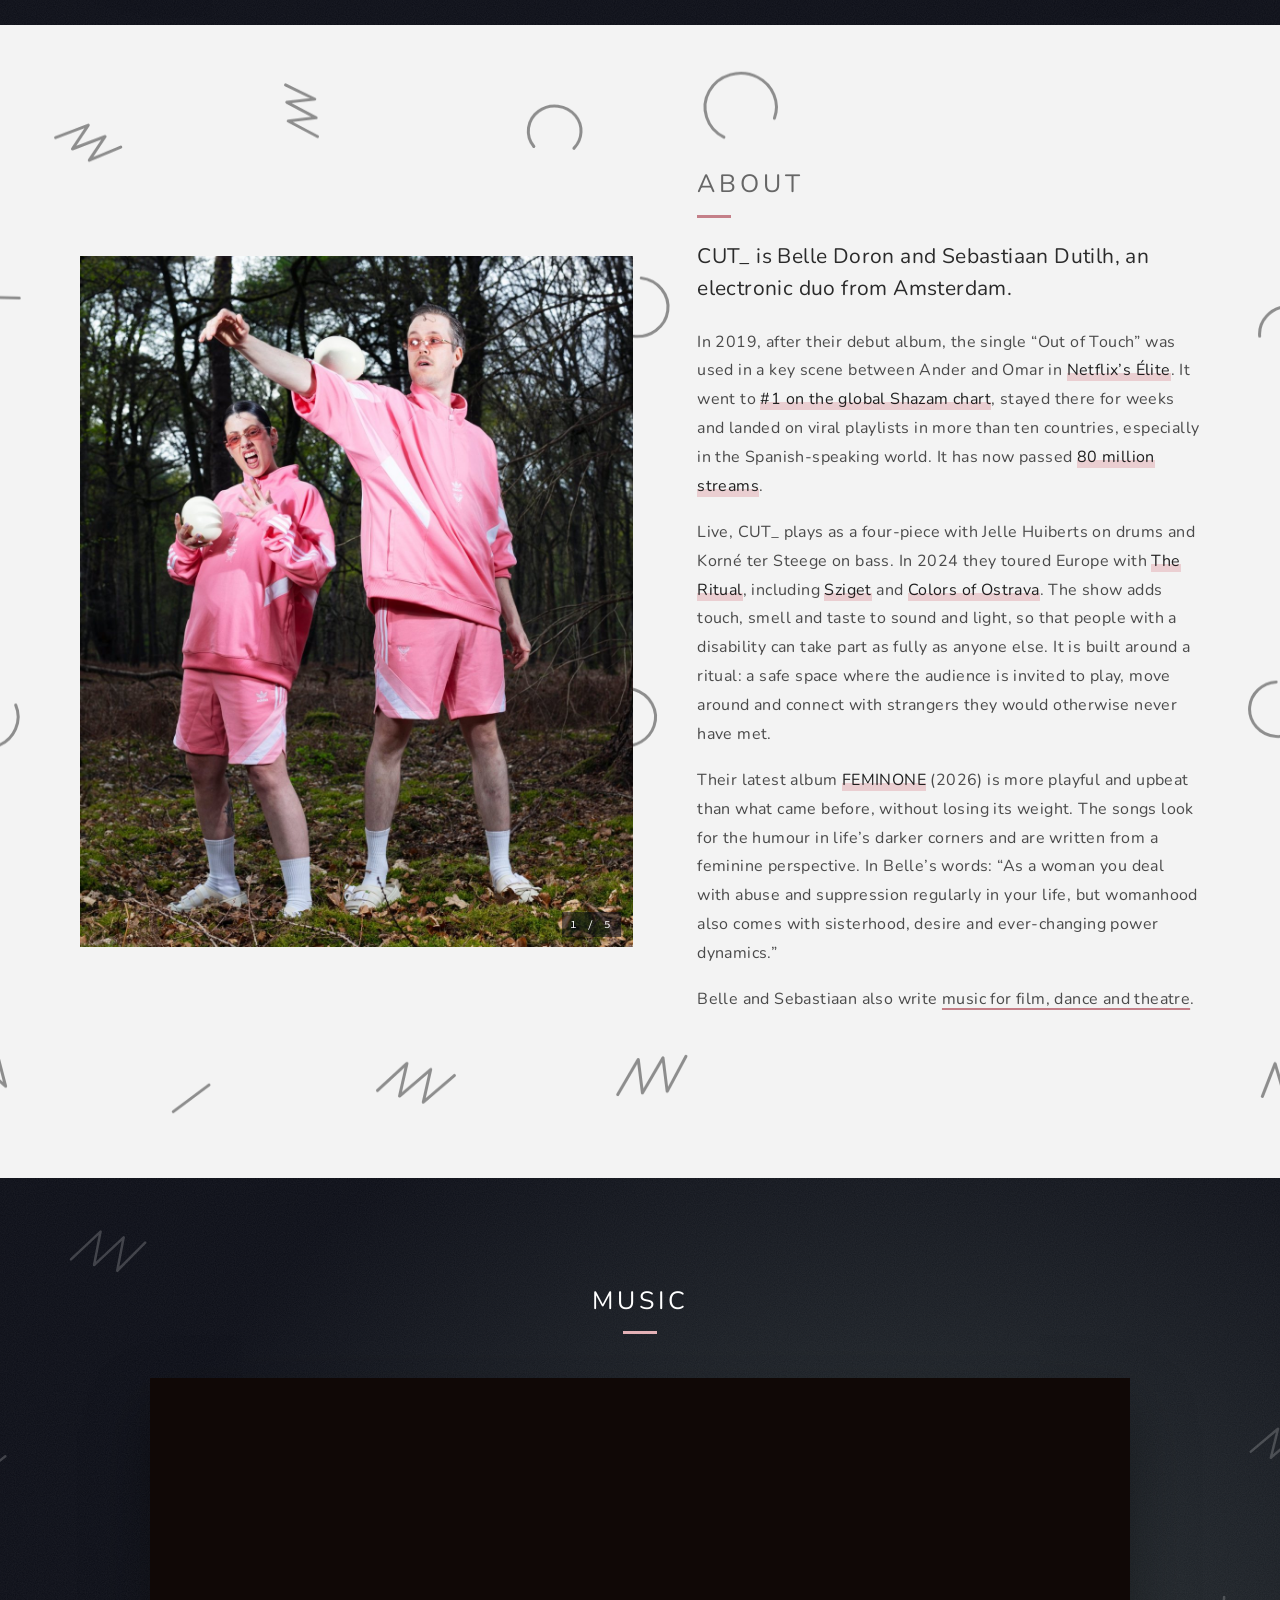
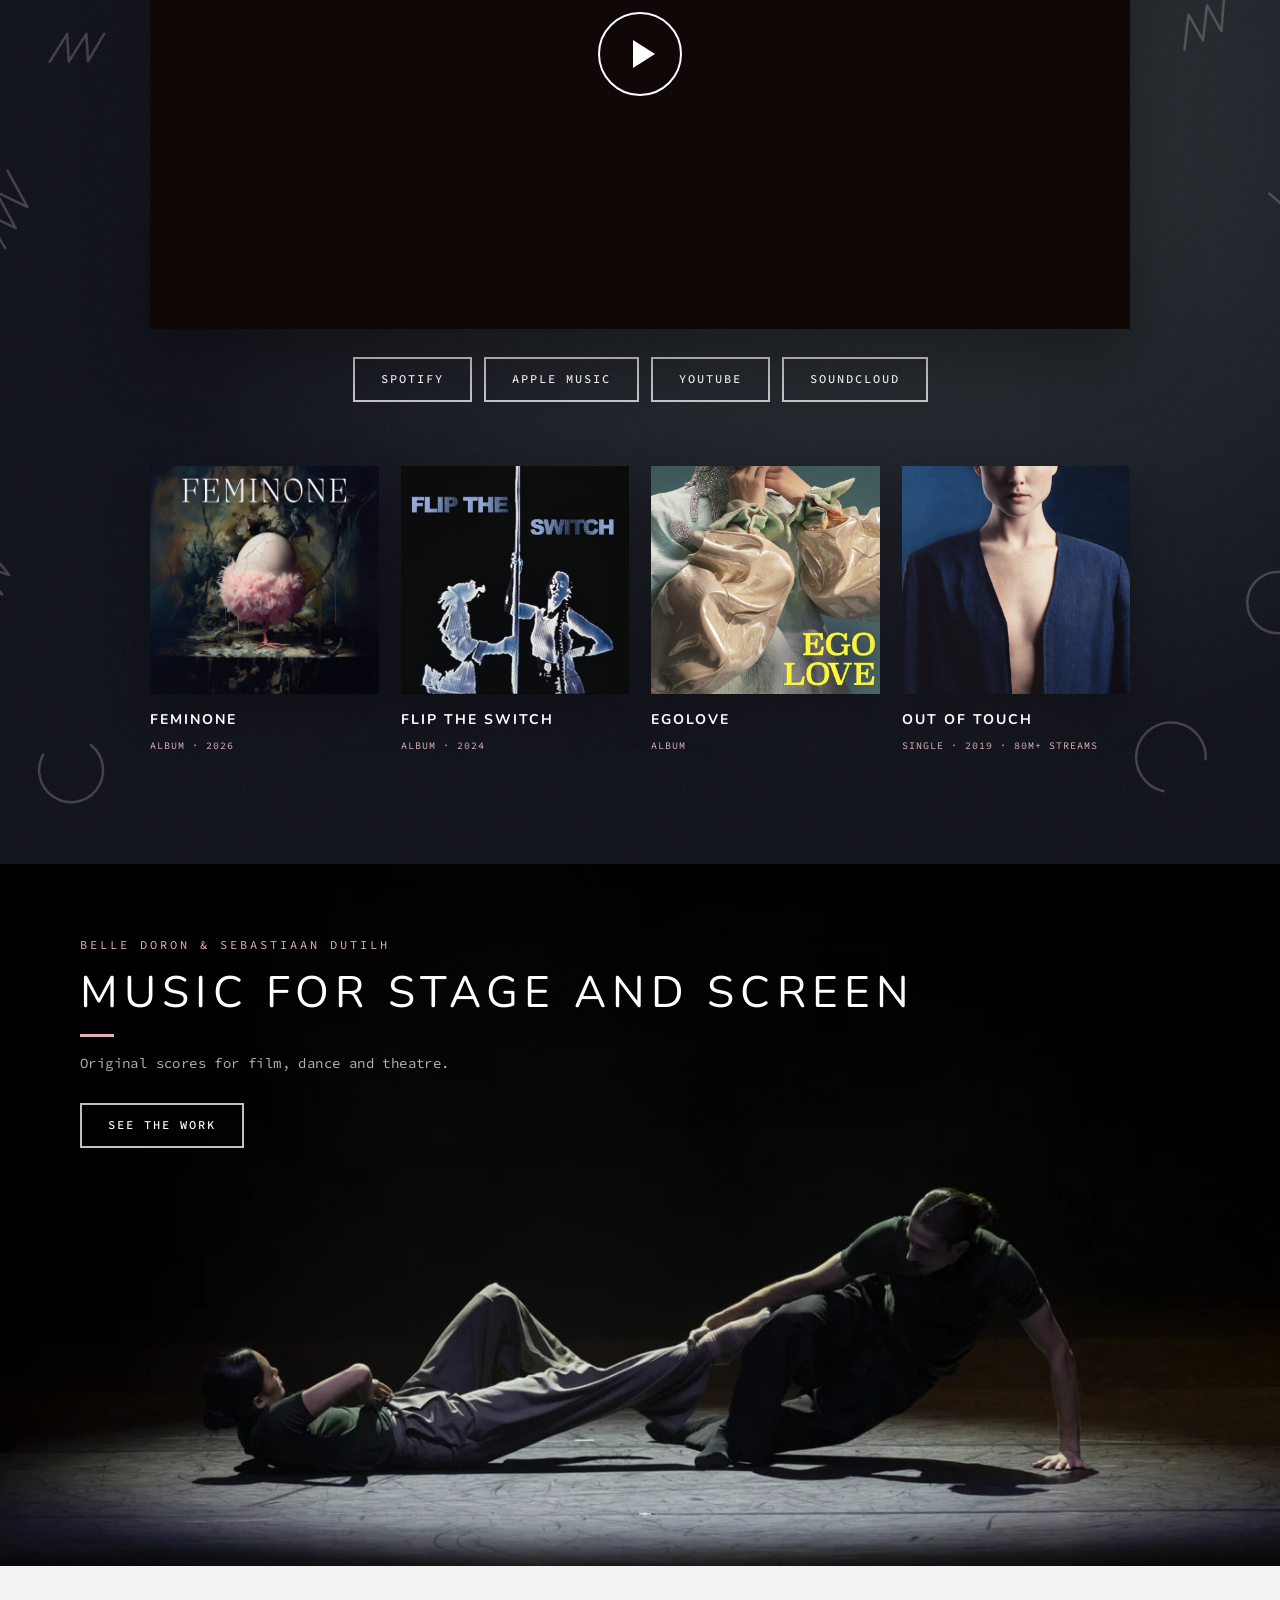
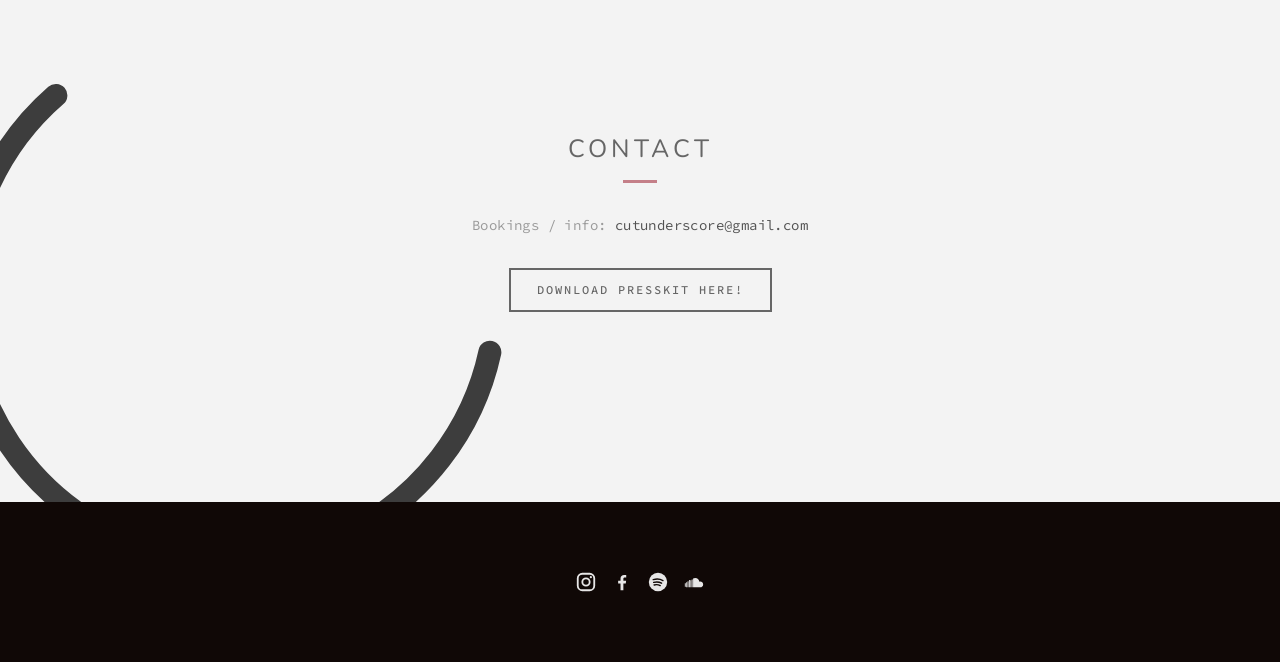
==== commit 5ecc68f4: "Foto-kader: height auto en cache-busting op CSS Co-Authored-By: Claude Opus 5.5 <noreply@anthropic.c" ====
--- a/index.html
+++ b/index.html
@@ -17,7 +17,7 @@
   <link rel="preconnect" href="https://fonts.googleapis.com">
   <link rel="preconnect" href="https://fonts.gstatic.com" crossorigin>
   <link href="https://fonts.googleapis.com/css2?family=Nunito:wght@300;400;700&family=Source+Code+Pro:wght@400;500&display=swap" rel="stylesheet">
-  <link rel="stylesheet" href="css/style.css">
+  <link rel="stylesheet" href="css/style.css?v=2">
 </head>
 <body class="page-home">
 
--- a/css/style.css
+++ b/css/style.css
@@ -372,7 +372,7 @@
 .about-grid { display: grid; grid-template-columns: 1.1fr 1fr; gap: 64px; align-items: center; }
 .about-photo { margin: 0; }
 .about-photo { position: relative; }
-.about-photo img { display: block; width: 100%; aspect-ratio: 4 / 5; object-fit: cover; transition: opacity .25s ease; }
+.about-photo img { display: block; width: 100%; height: auto; aspect-ratio: 4 / 5; object-fit: cover; transition: opacity .25s ease; }
 .photo-cycle { display: block; width: 100%; padding: 0; border: 0; background: none; cursor: pointer; }
 .photo-cycle:focus-visible { outline: 2px solid var(--pink); outline-offset: 4px; }
 .photo-count { position: absolute; right: 12px; bottom: 10px; font-family: 'Source Code Pro', monospace; font-size: 11px; letter-spacing: .15em; color: #fff; background: rgba(12,14,23,.55); padding: 3px 8px; pointer-events: none; }
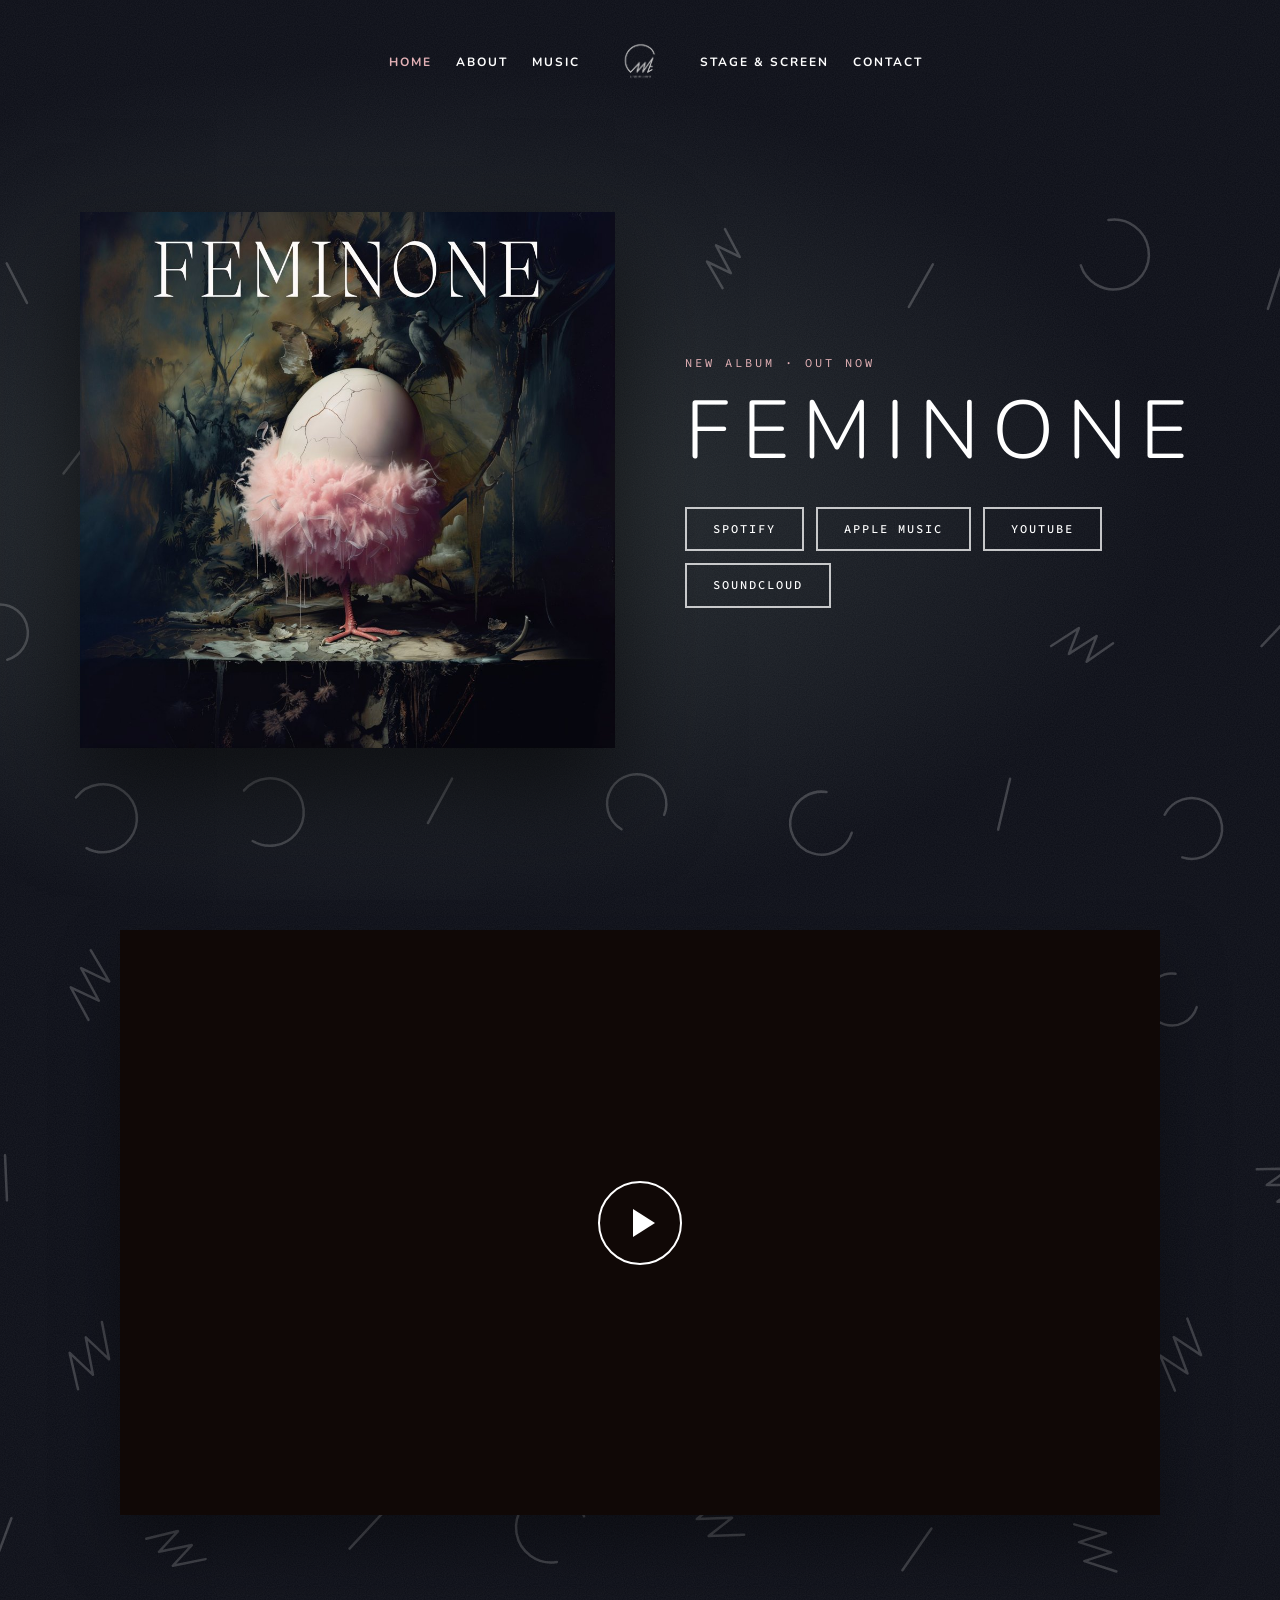
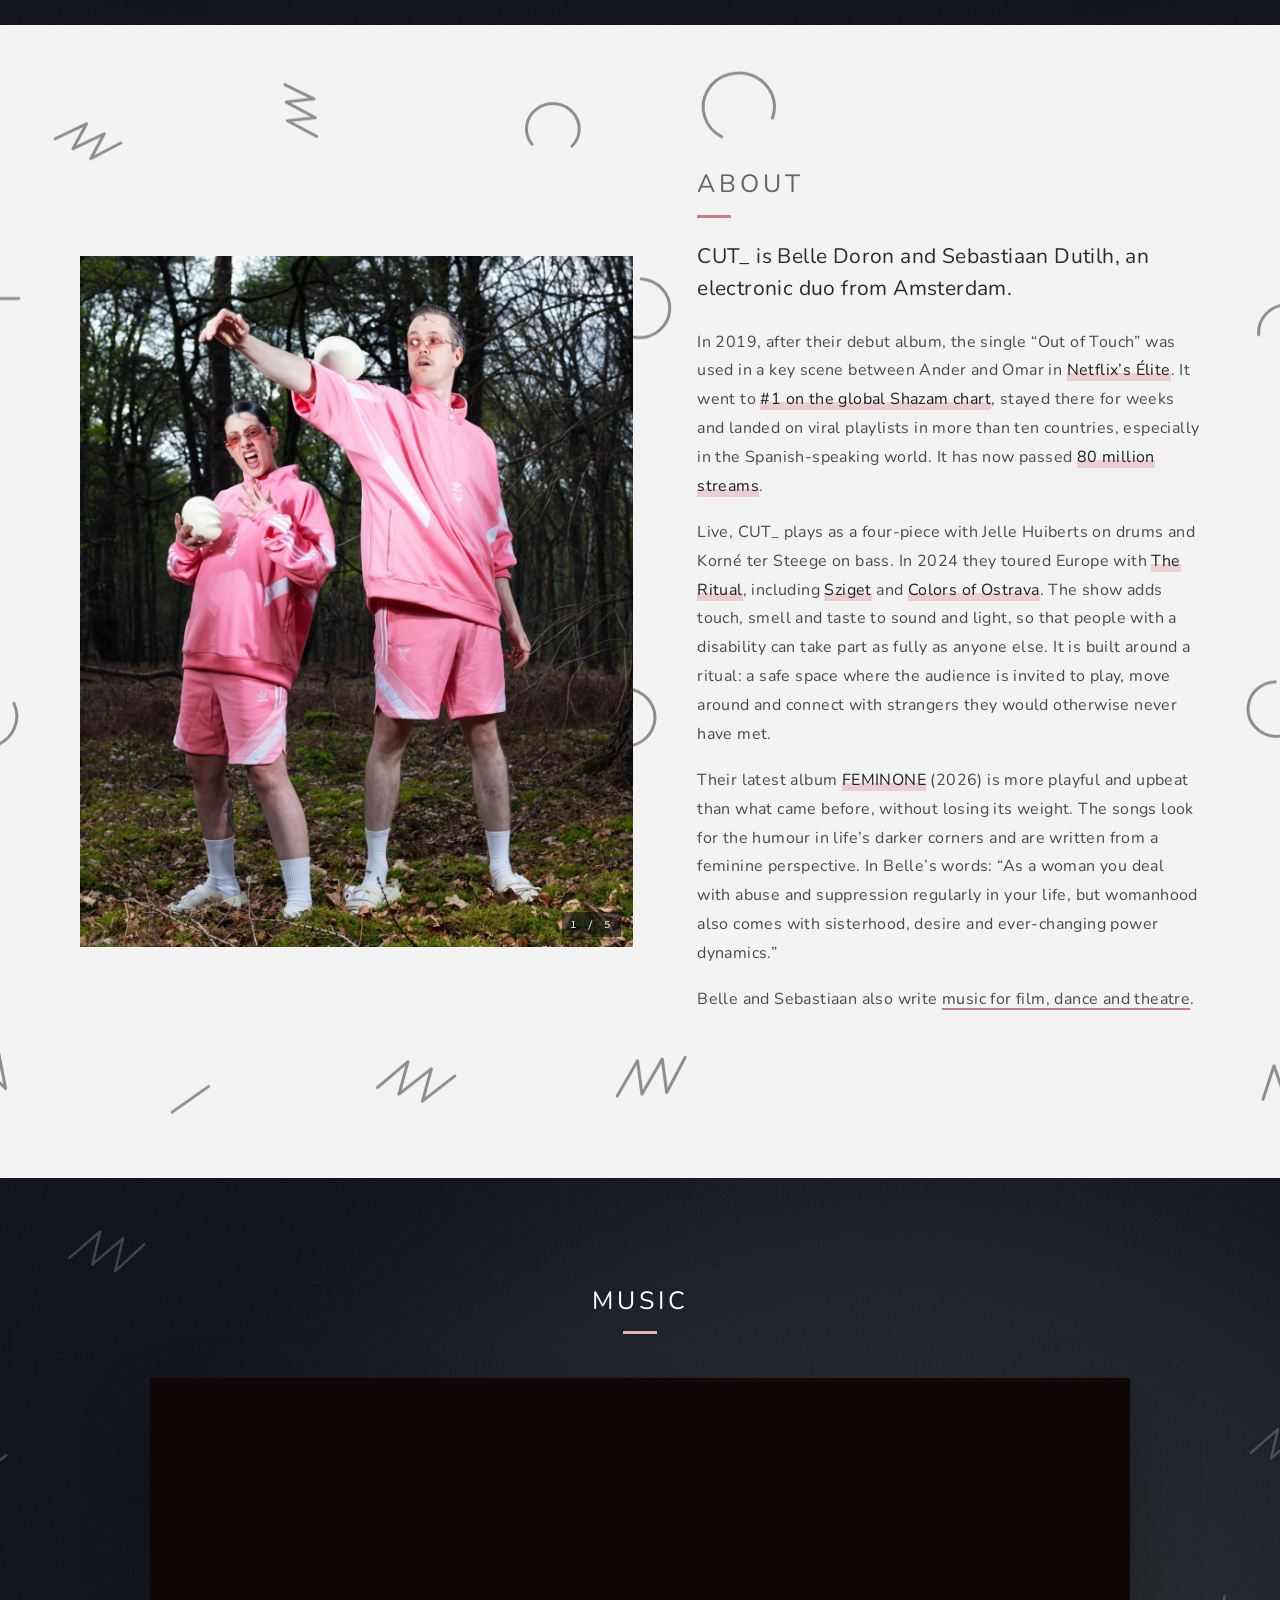
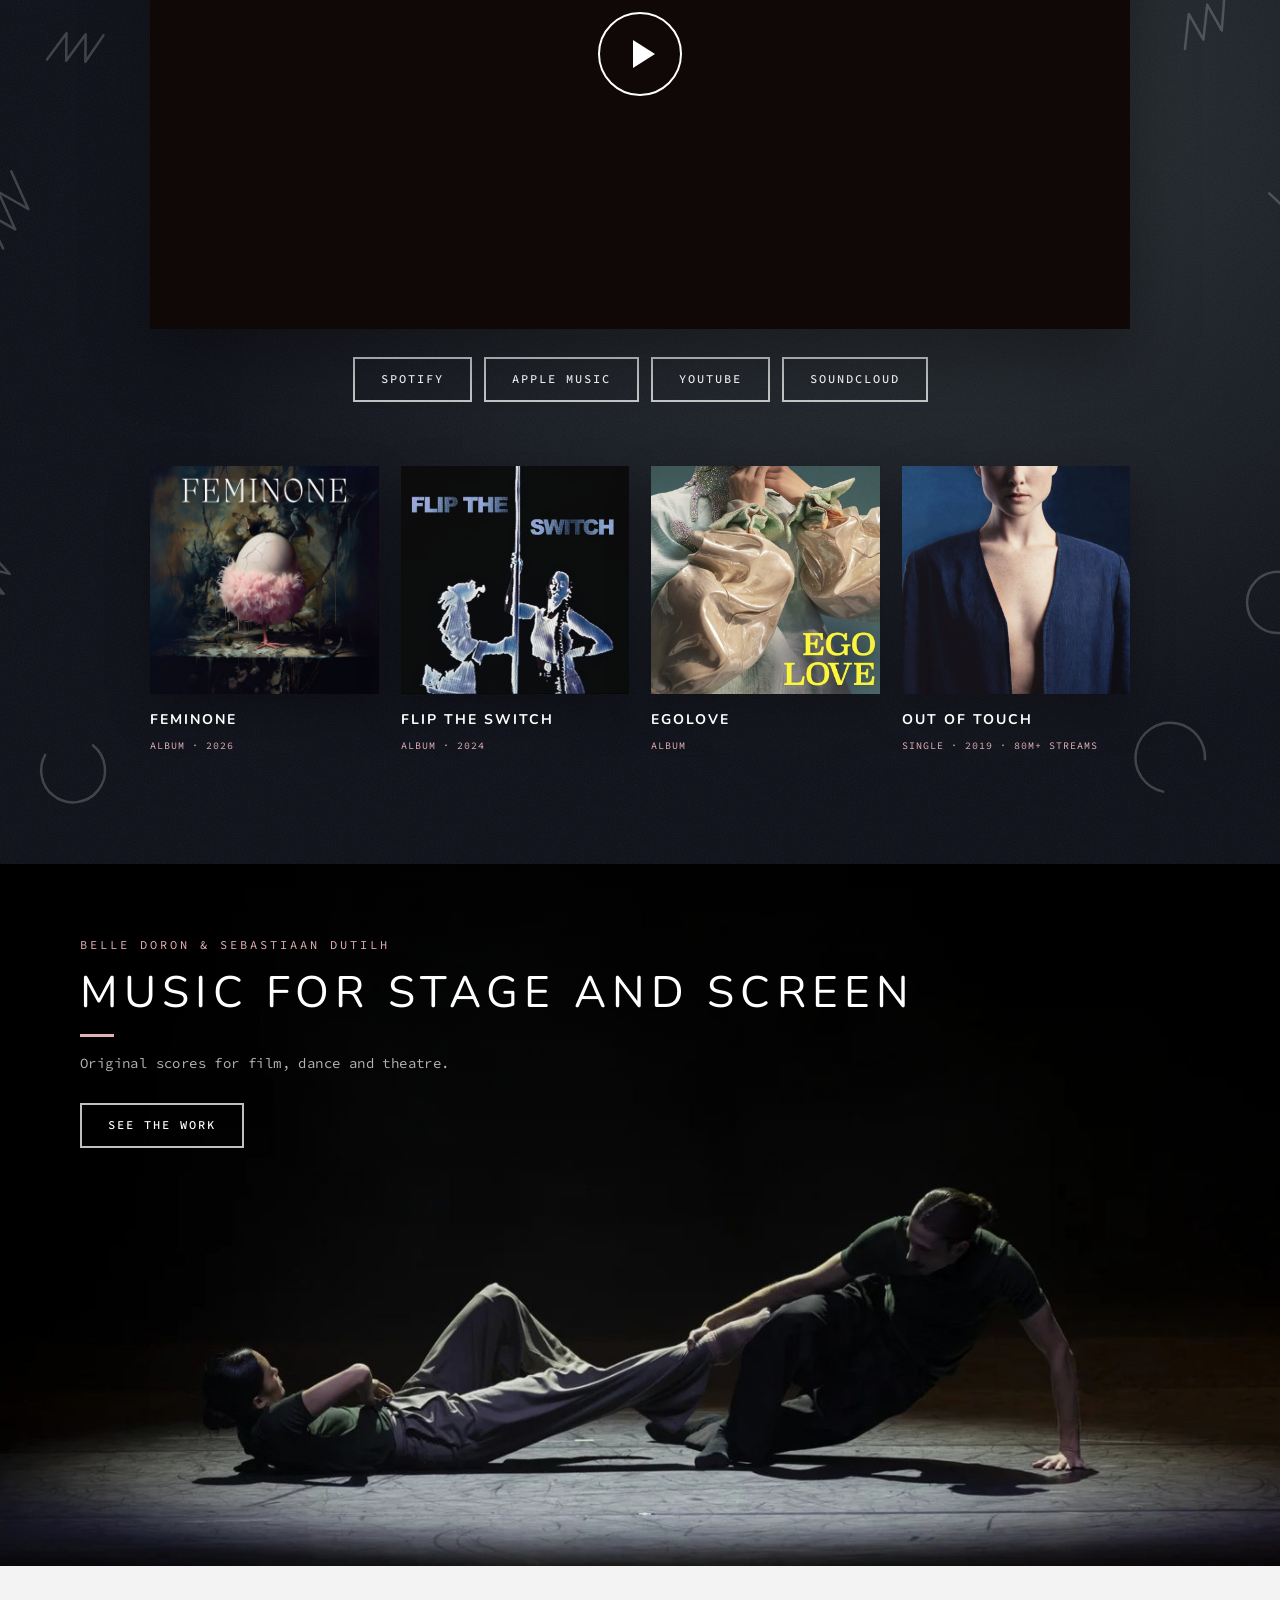
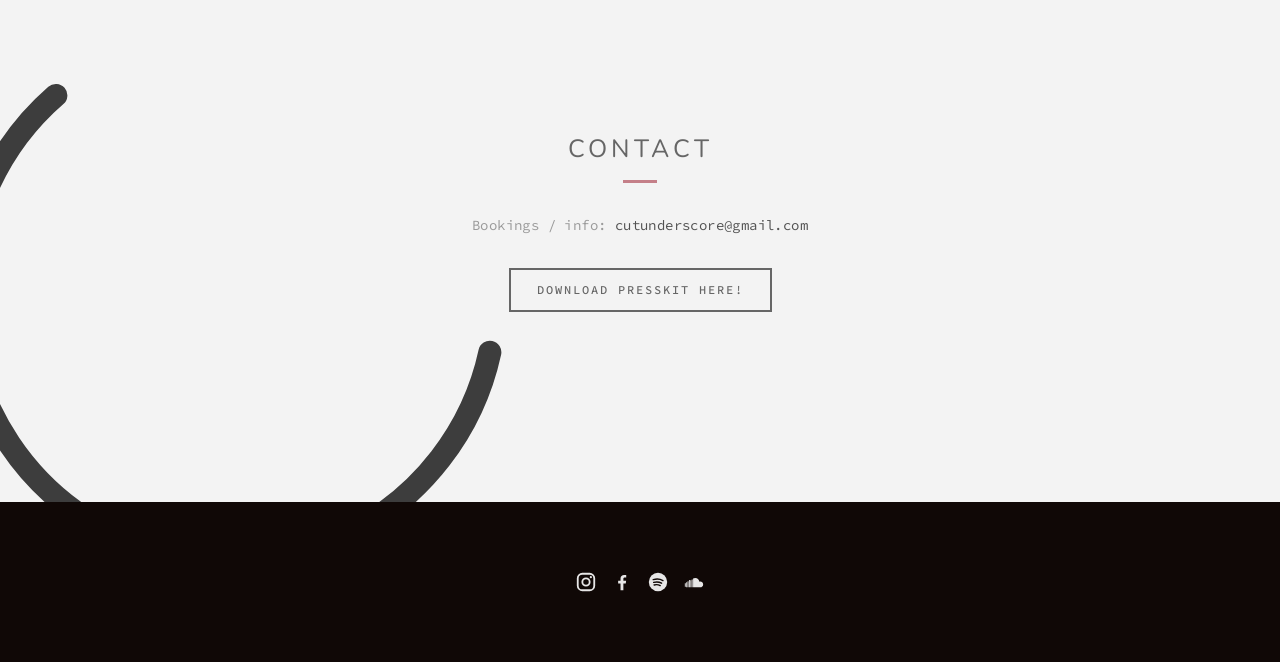
==== commit 05d7f4ee: "Bankje-foto meer ruimte boven, zwart-zilver-groen als tweede Co-Authored-By: Claude Opus 5.5 <norepl" ====
--- a/index.html
+++ b/index.html
@@ -166,6 +166,6 @@
   <script src="js/shows.js"></script>
   <script src="js/glyphs.js"></script>
   <script src="js/nav.js"></script>
-  <script src="js/photos.js"></script>
+  <script src="js/photos.js?v=2"></script>
 </body>
 </html>
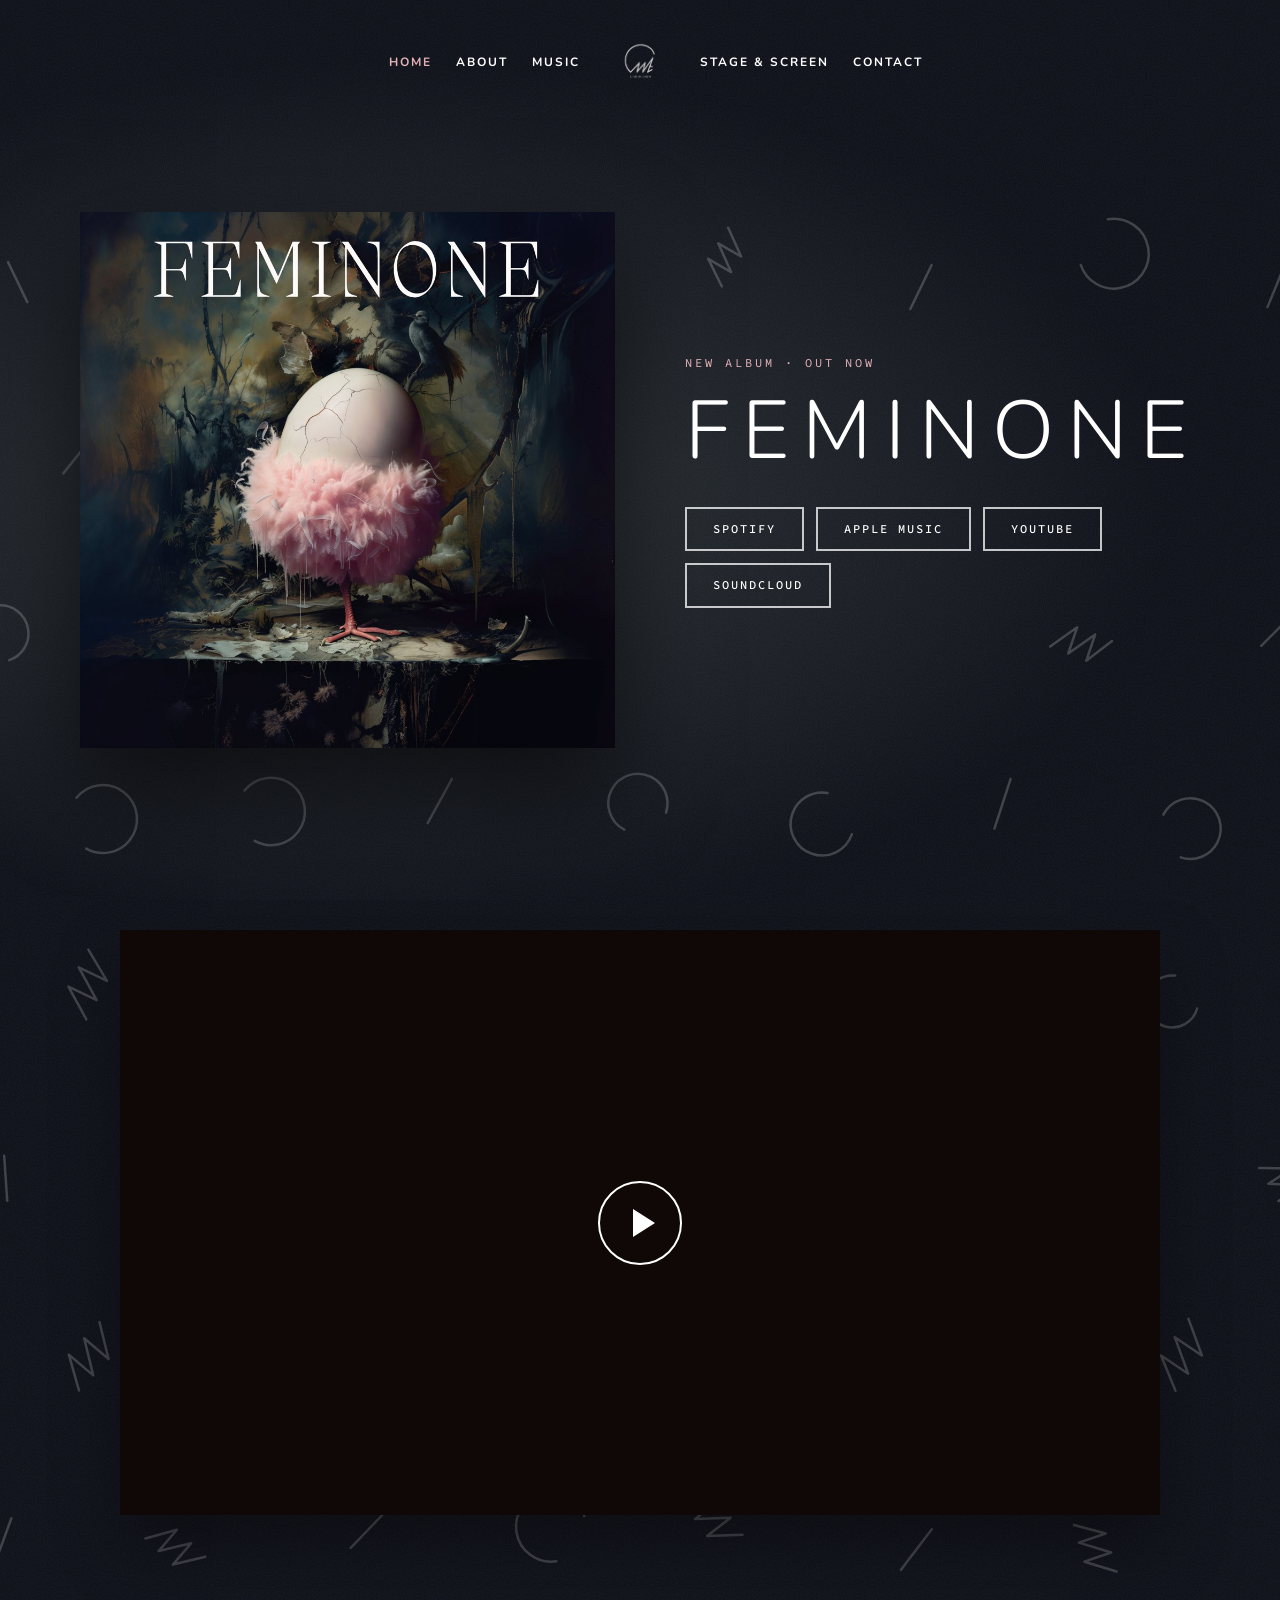
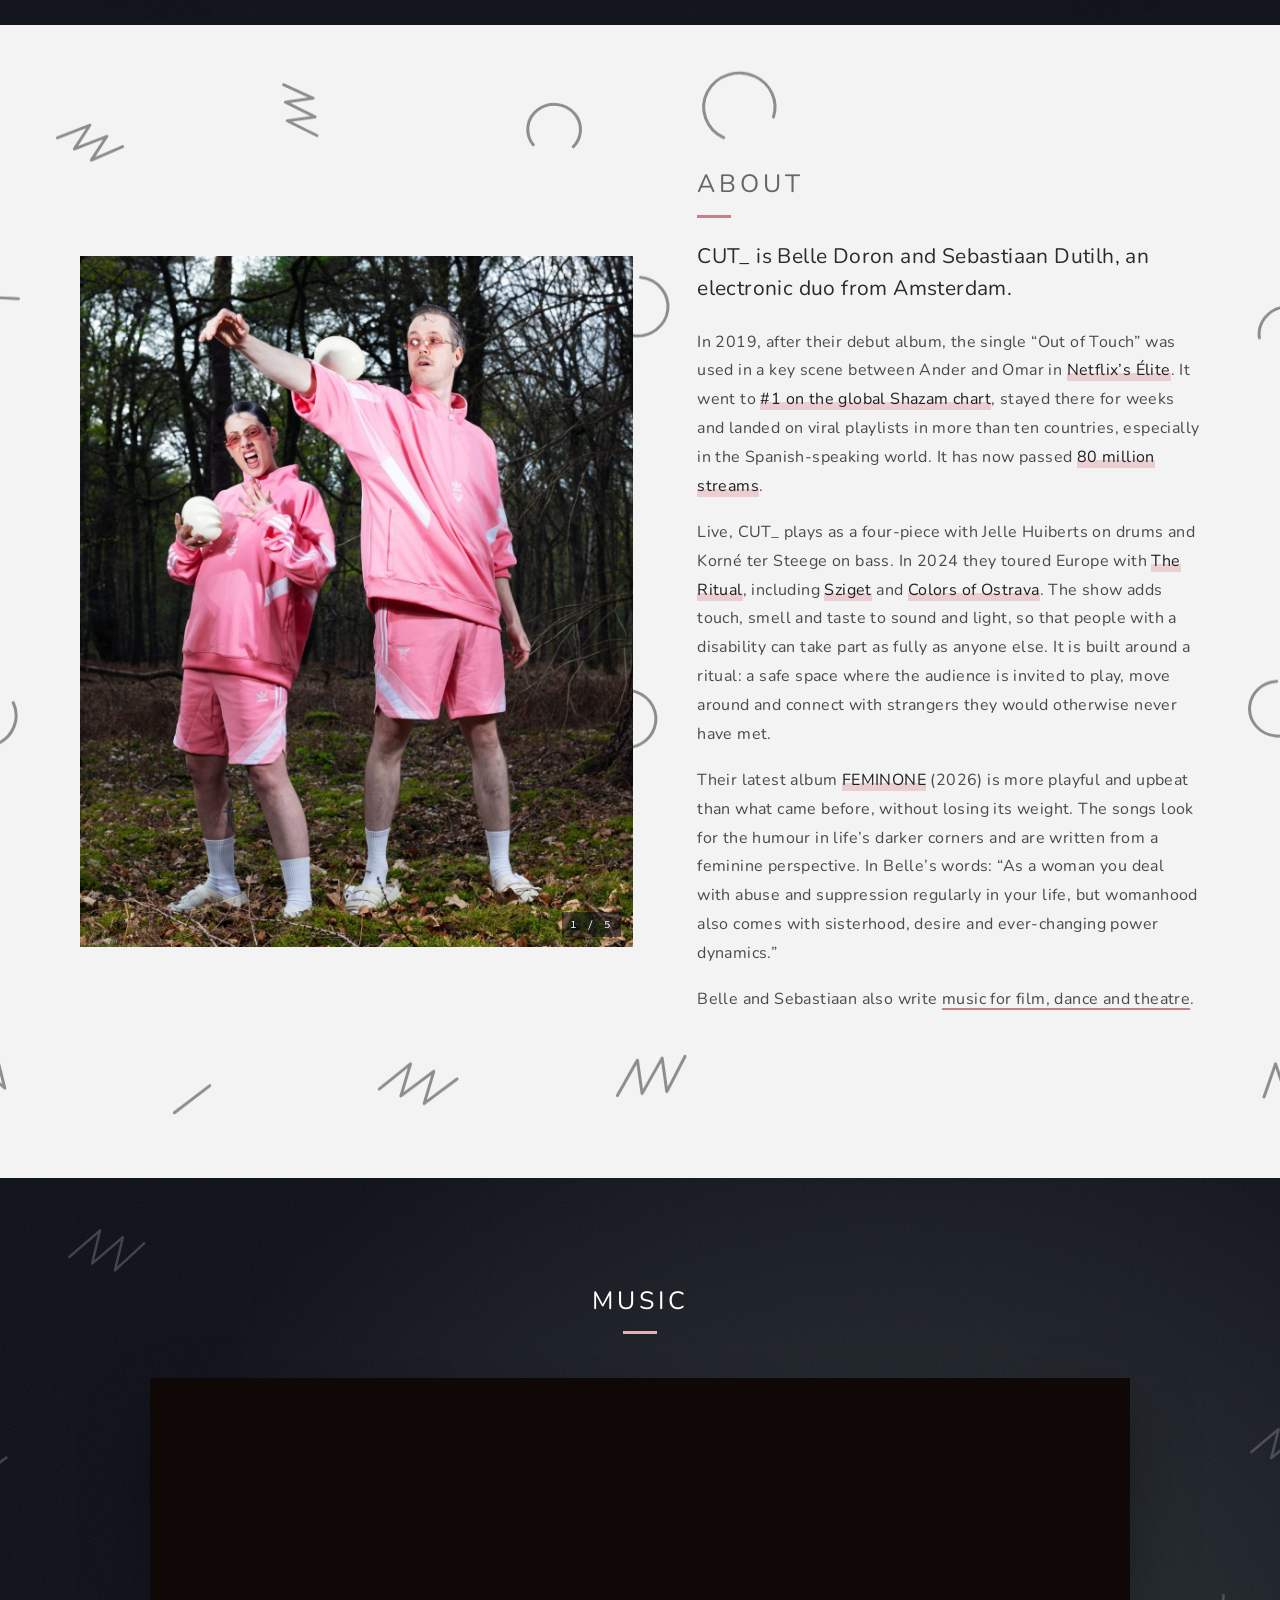
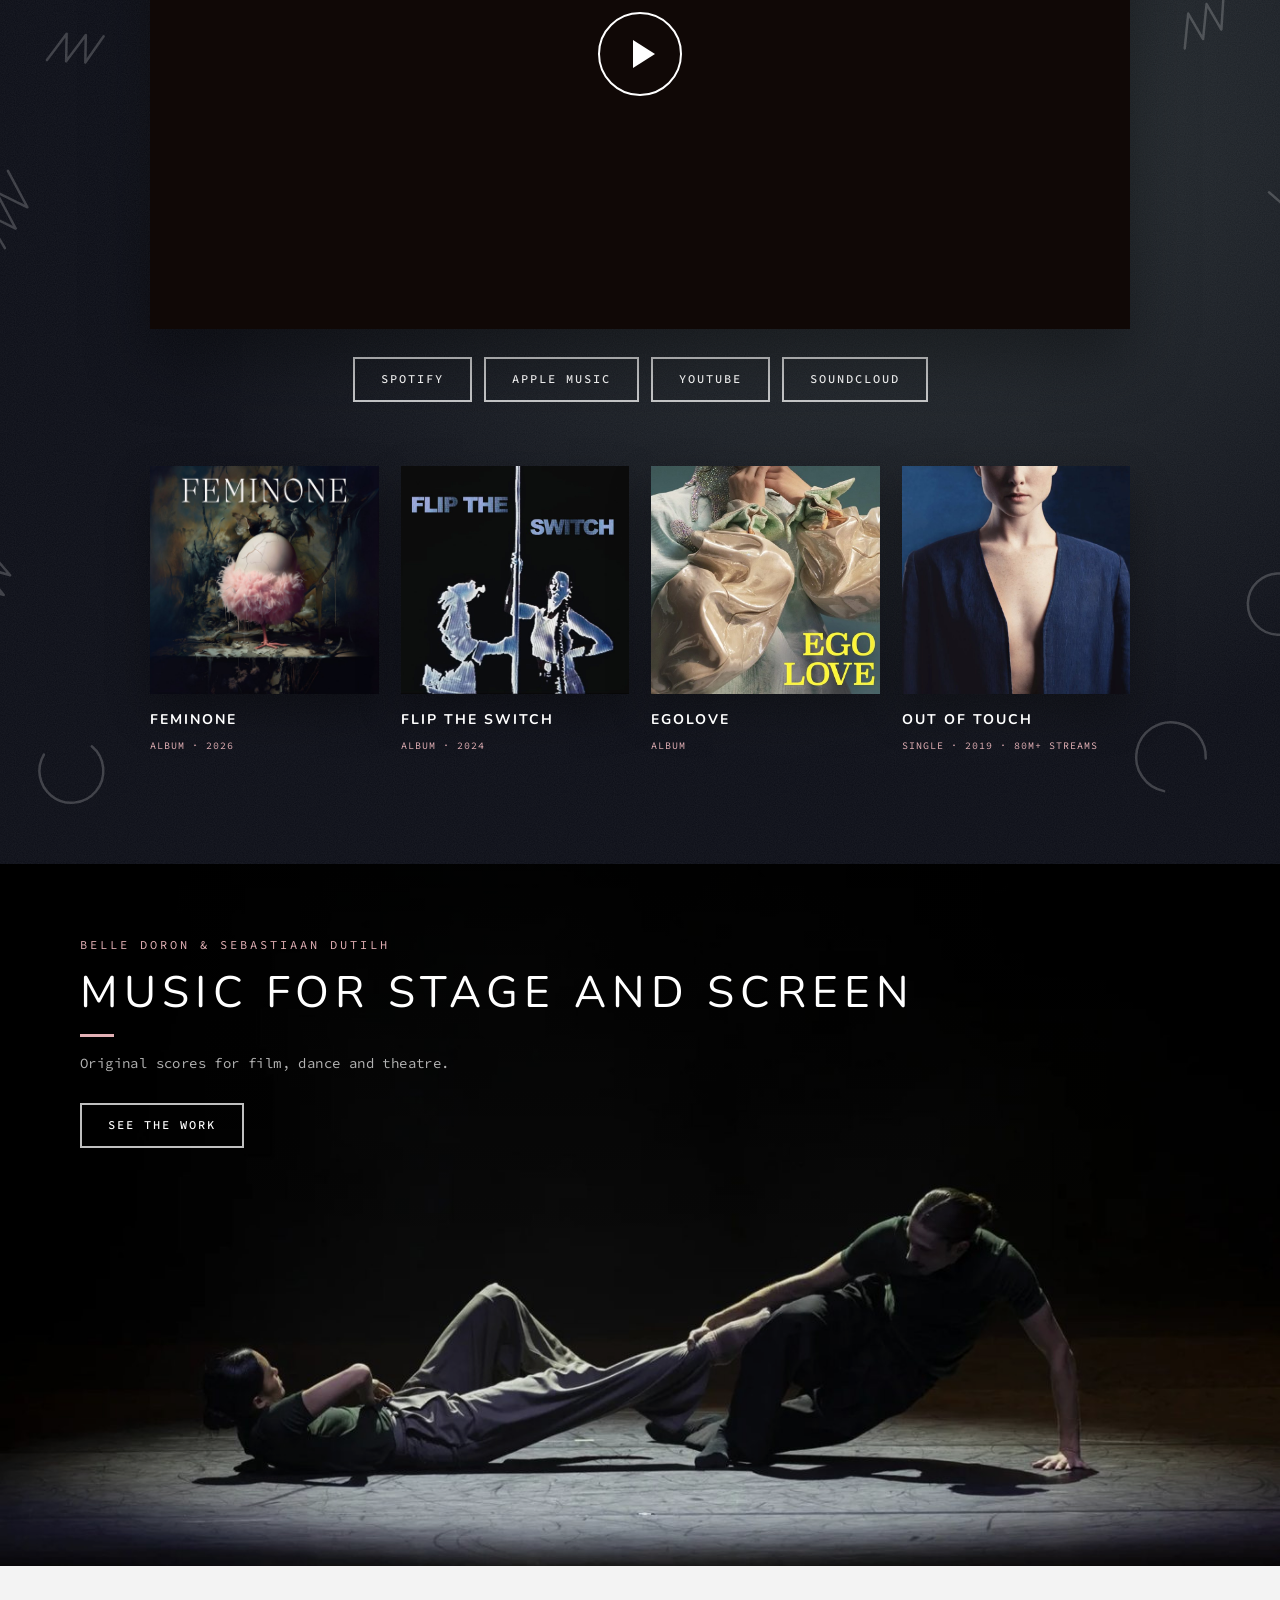
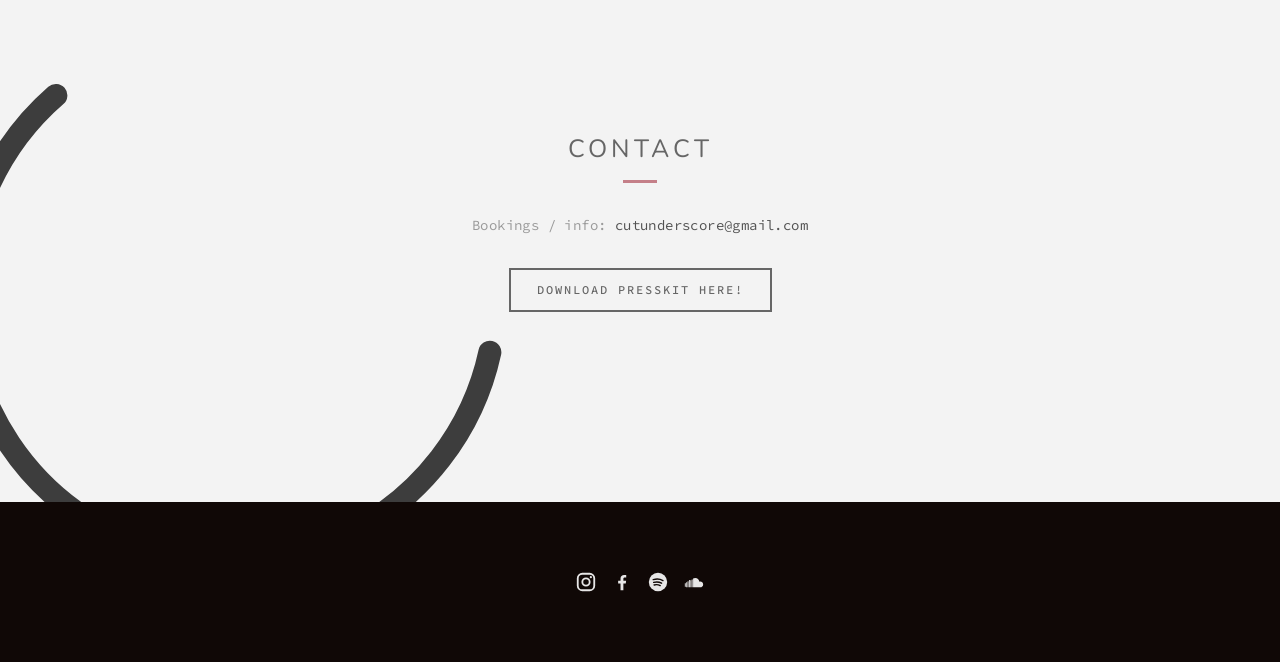
==== commit 0fafa98e: "About-foto wisselt elke 8 seconden automatisch Co-Authored-By: Claude Opus 5.5 <noreply@anthropic.co" ====
--- a/index.html
+++ b/index.html
@@ -166,6 +166,6 @@
   <script src="js/shows.js"></script>
   <script src="js/glyphs.js"></script>
   <script src="js/nav.js"></script>
-  <script src="js/photos.js?v=2"></script>
+  <script src="js/photos.js?v=3"></script>
 </body>
 </html>
